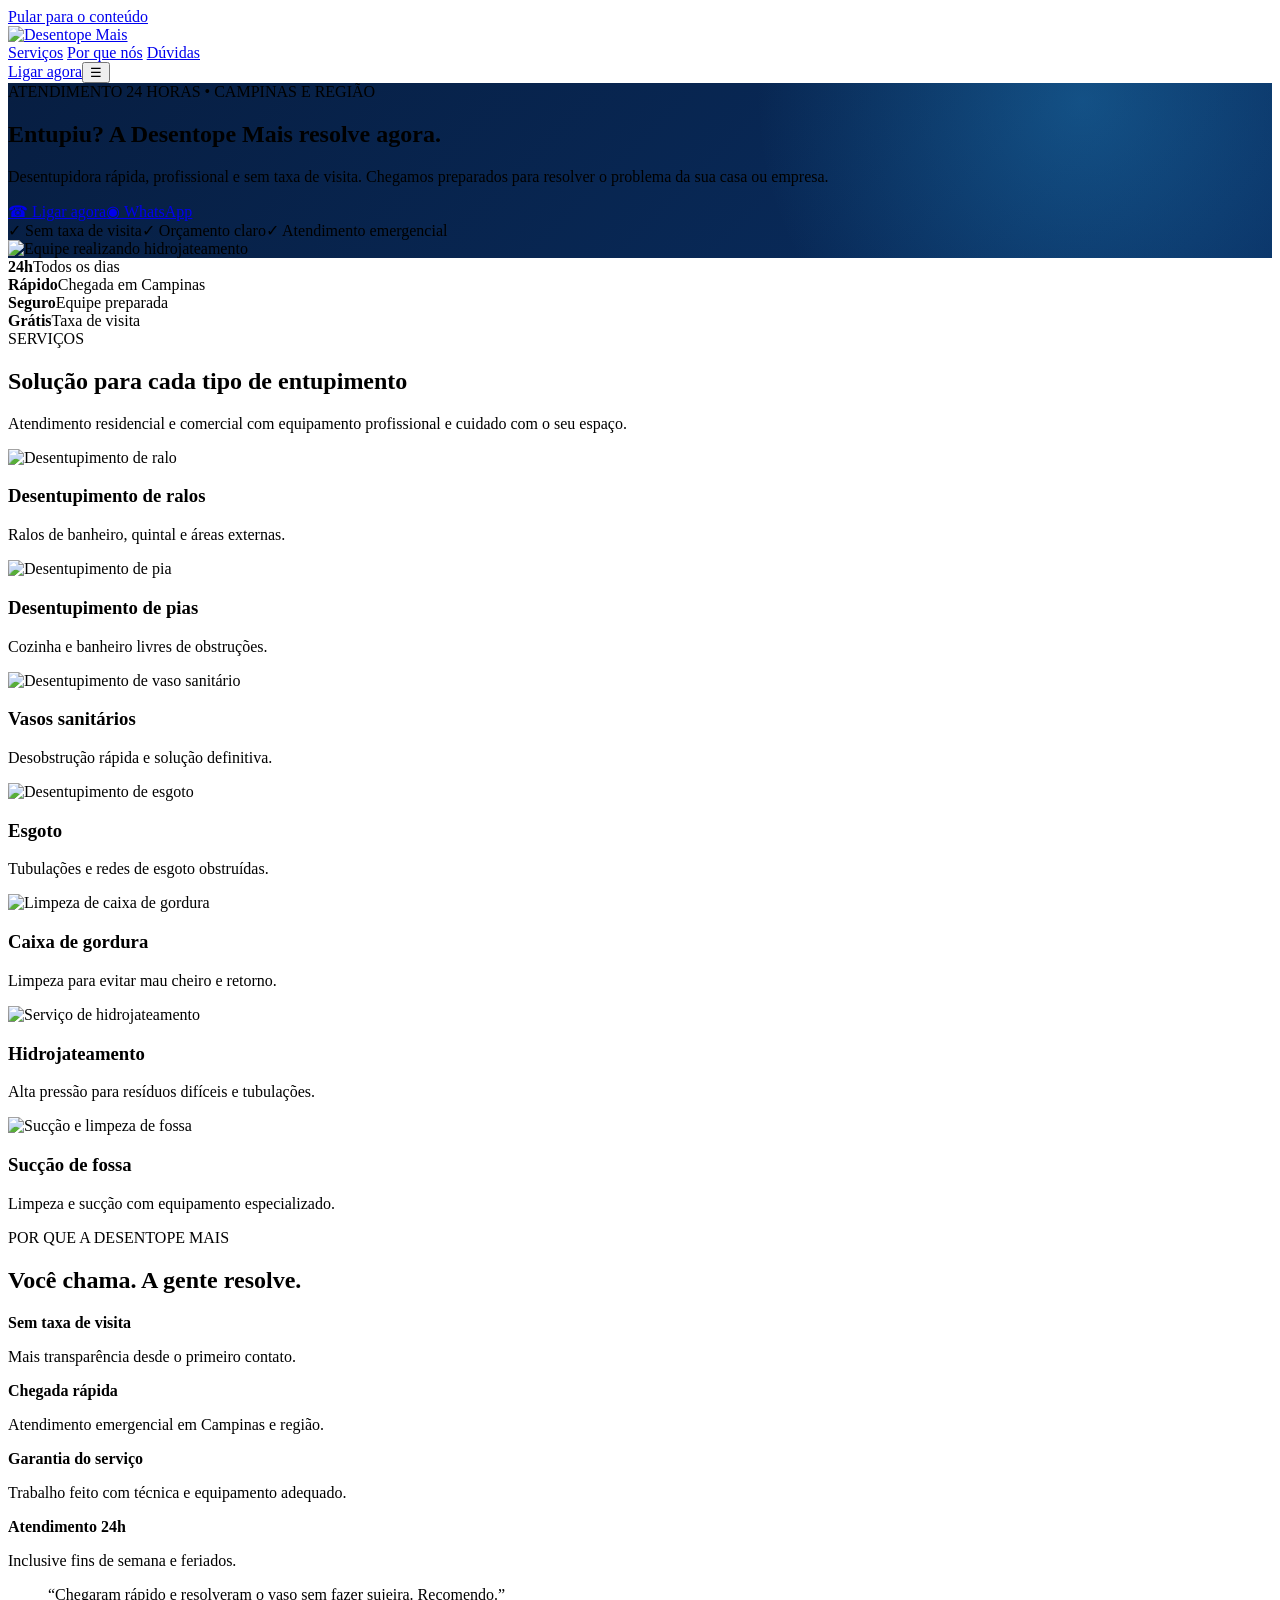
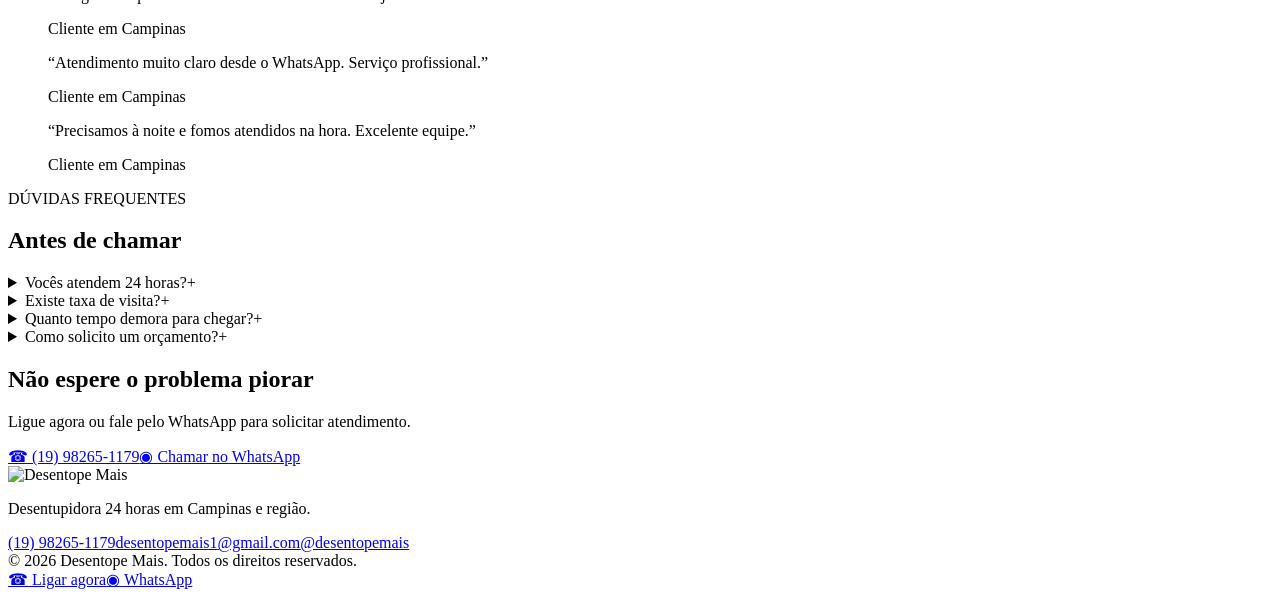
==== index.html @ 8eb1dbba "Otimiza landing page para SEO local" ====
<!DOCTYPE html>
<html lang="pt-BR">
<head>
  <meta charset="UTF-8">
  <meta name="viewport" content="width=device-width, initial-scale=1.0">
  <title>Desentupidora em Campinas 24h | Desentope Mais</title>
  <meta name="description" content="Desentupidora em Campinas e região 24 horas. Desentupimento de pia, vaso, ralo, esgoto, hidrojateamento e caixa de gordura. Ligue ou peça orçamento no WhatsApp.">
  <meta name="robots" content="index, follow">
  <meta name="author" content="Desentope Mais">
  <meta name="theme-color" content="#071e42">
  <meta name="format-detection" content="telephone=yes">
  <meta property="og:type" content="website">
  <meta property="og:locale" content="pt_BR">
  <meta property="og:title" content="Desentope Mais | Desentupidora 24h em Campinas">
  <meta property="og:description" content="Atendimento emergencial para desentupimentos em Campinas e região. Ligue ou fale pelo WhatsApp.">
  <meta property="og:image" content="imagens/logo.jpg">
  <meta property="og:url" content="https://desentopemaiscampinas.com.br/">
  <meta property="og:site_name" content="Desentope Mais">
  <meta property="og:image:alt" content="Logo da Desentope Mais, desentupidora em Campinas">
  <link rel="canonical" href="https://desentopemaiscampinas.com.br/">
  <link rel="icon" type="image/jpg" href="imagens/logo.jpg">
  <link rel="preconnect" href="https://cdn.tailwindcss.com">
  <script src="https://cdn.tailwindcss.com"></script>
  <script>
    tailwind.config = { theme: { extend: { colors: { ink: '#071e42', blue: '#0e79dd', lime: '#25d366', mist: '#f2f7fa' }, boxShadow: { soft: '0 18px 50px rgba(7,30,66,.10)' } } } };
  </script>
  <style>
    html { scroll-behavior: smooth; }
    body { padding-bottom: 72px; }
    .hero-pattern { background: radial-gradient(circle at 85% 10%, rgba(48,181,248,.28), transparent 30%), linear-gradient(135deg, #071e42 0%, #092e61 100%); }
    .service-card img { transition: transform .35s ease; }
    .service-card:hover img { transform: scale(1.04); }
    .faq-answer { display: grid; grid-template-rows: 0fr; transition: grid-template-rows .25s ease; }
    .faq-item[open] .faq-answer { grid-template-rows: 1fr; }
    .faq-answer > div { overflow: hidden; }
    .faq-item[open] .faq-icon { transform: rotate(45deg); }
    .faq-icon { transition: transform .2s ease; }
    @media (min-width: 768px) { body { padding-bottom: 0; } }
  </style>
  <script type="application/ld+json">
  {
    "@context": "https://schema.org",
    "@graph": [
      {
        "@type": ["LocalBusiness", "Plumber"],
        "@id": "https://desentopemaiscampinas.com.br/#business",
        "name": "Desentope Mais",
        "url": "https://desentopemaiscampinas.com.br/",
        "image": "https://desentopemaiscampinas.com.br/imagens/logo.jpg",
        "telephone": "+5519982651179",
        "email": "desentopemais1@gmail.com",
        "priceRange": "$$",
        "description": "Desentupidora 24 horas em Campinas e região para serviços residenciais e comerciais.",
        "address": { "@type": "PostalAddress", "addressLocality": "Campinas", "addressRegion": "SP", "addressCountry": "BR" },
        "areaServed": { "@type": "City", "name": "Campinas", "containedInPlace": { "@type": "State", "name": "São Paulo" } },
        "openingHoursSpecification": { "@type": "OpeningHoursSpecification", "dayOfWeek": ["Monday", "Tuesday", "Wednesday", "Thursday", "Friday", "Saturday", "Sunday"], "opens": "00:00", "closes": "23:59" },
        "sameAs": ["https://www.instagram.com/desentopemais/"],
        "hasOfferCatalog": { "@type": "OfferCatalog", "name": "Serviços de desentupimento", "itemListElement": [
          "Desentupimento de ralos", "Desentupimento de pias", "Desentupimento de vasos sanitários", "Desentupimento de esgoto", "Hidrojateamento", "Limpeza de caixa de gordura", "Sucção de fossa"
        ] }
      },
      { "@type": "WebSite", "@id": "https://desentopemaiscampinas.com.br/#website", "url": "https://desentopemaiscampinas.com.br/", "name": "Desentope Mais", "inLanguage": "pt-BR", "publisher": { "@id": "https://desentopemaiscampinas.com.br/#business" } },
      {
        "@type": "FAQPage",
        "mainEntity": [
          { "@type": "Question", "name": "Vocês atendem 24 horas?", "acceptedAnswer": { "@type": "Answer", "text": "Sim. Atendemos Campinas e região todos os dias, inclusive à noite, fins de semana e feriados." } },
          { "@type": "Question", "name": "Existe taxa de visita?", "acceptedAnswer": { "@type": "Answer", "text": "Não cobramos taxa de visita. Fale conosco para explicar o problema e receber as orientações." } },
          { "@type": "Question", "name": "Quanto tempo demora para chegar?", "acceptedAnswer": { "@type": "Answer", "text": "O tempo depende do endereço e da demanda, mas priorizamos chamados emergenciais em Campinas." } },
          { "@type": "Question", "name": "Como solicito um orçamento?", "acceptedAnswer": { "@type": "Answer", "text": "Clique no WhatsApp ou ligue para (19) 98265-1179. Nossa equipe orienta você rapidamente." } }
        ]
      }
    ]
  }
  </script>
</head>
<body class="bg-white text-slate-800 antialiased">
  <a href="#conteudo" class="sr-only focus:not-sr-only focus:fixed focus:left-3 focus:top-3 focus:z-50 focus:bg-white focus:p-3 focus:text-ink">Pular para o conteúdo</a>
  <header class="sticky top-0 z-40 border-b border-slate-200 bg-white/95 backdrop-blur">
    <div class="mx-auto flex h-[68px] max-w-6xl items-center justify-between px-4 sm:px-6">
      <a href="#topo" aria-label="Desentope Mais - início"><img src="imagens/logo.jpg" alt="Desentope Mais" class="h-11 w-auto"></a>
      <nav id="menu" class="absolute left-0 right-0 top-[68px] hidden border-b border-slate-200 bg-white px-5 py-4 shadow-lg md:static md:flex md:items-center md:gap-7 md:border-0 md:p-0 md:shadow-none" aria-label="Navegação principal">
        <a href="#servicos" class="block py-2 font-semibold text-ink hover:text-blue">Serviços</a>
        <a href="#diferenciais" class="block py-2 font-semibold text-ink hover:text-blue">Por que nós</a>
        <a href="#faq" class="block py-2 font-semibold text-ink hover:text-blue">Dúvidas</a>
      </nav>
      <div class="flex items-center gap-2"><a href="tel:+5519982651179" class="hidden rounded-lg bg-ink px-4 py-2.5 text-sm font-bold text-white sm:inline-flex">Ligar agora</a><button id="menu-toggle" type="button" class="rounded-lg border border-slate-200 p-2 md:hidden" aria-expanded="false" aria-controls="menu" aria-label="Abrir menu">☰</button></div>
    </div>
  </header>
  <main id="conteudo">
    <section id="topo" class="hero-pattern text-white"><div class="mx-auto grid max-w-6xl items-center gap-10 px-4 py-14 sm:px-6 md:grid-cols-[1.05fr_.95fr] md:py-20"><div><span class="inline-flex rounded-full bg-white/10 px-3 py-1.5 text-xs font-extrabold tracking-wide text-sky-200">ATENDIMENTO 24 HORAS • CAMPINAS E REGIÃO</span><h1 class="mt-5 max-w-2xl text-4xl font-black leading-[1.05] tracking-tight sm:text-6xl">Entupiu? A Desentope Mais resolve <span class="text-sky-300">agora.</span></h1><p class="mt-5 max-w-xl text-lg leading-relaxed text-slate-200">Desentupidora rápida, profissional e sem taxa de visita. Chegamos preparados para resolver o problema da sua casa ou empresa.</p><div class="mt-8 grid gap-3 sm:flex"><a href="tel:+5519982651179" class="inline-flex min-h-14 items-center justify-center rounded-lg bg-white px-6 text-base font-extrabold text-ink shadow-lg transition hover:bg-slate-100">☎ Ligar agora</a><a href="https://wa.me/5519982651179?text=Olá!%20Gostaria%20de%20solicitar%20um%20orçamento." class="inline-flex min-h-14 items-center justify-center rounded-lg bg-lime px-6 text-base font-extrabold text-white shadow-lg transition hover:bg-green-500">◉ WhatsApp</a></div><div class="mt-6 flex flex-wrap gap-x-5 gap-y-2 text-sm font-semibold text-slate-200"><span>✓ Sem taxa de visita</span><span>✓ Orçamento claro</span><span>✓ Atendimento emergencial</span></div></div><div class="hidden md:block"><img src="imagens/desentupimento_4.jpeg" alt="Equipe realizando hidrojateamento" class="h-[390px] w-full rounded-2xl object-cover shadow-2xl" fetchpriority="high"></div></div></section>
    <section class="border-b border-slate-200 bg-mist"><div class="mx-auto grid max-w-6xl grid-cols-2 gap-4 px-4 py-6 text-center sm:grid-cols-4 sm:px-6"><div><strong class="block text-xl text-ink">24h</strong><span class="text-sm text-slate-600">Todos os dias</span></div><div><strong class="block text-xl text-ink">Rápido</strong><span class="text-sm text-slate-600">Chegada em Campinas</span></div><div><strong class="block text-xl text-ink">Seguro</strong><span class="text-sm text-slate-600">Equipe preparada</span></div><div><strong class="block text-xl text-ink">Grátis</strong><span class="text-sm text-slate-600">Taxa de visita</span></div></div></section>
    <section id="servicos" class="mx-auto max-w-6xl px-4 py-16 sm:px-6 md:py-20"><div class="max-w-2xl"><span class="text-sm font-black tracking-widest text-blue">SERVIÇOS</span><h2 class="mt-2 text-3xl font-black tracking-tight text-ink sm:text-4xl">Solução para cada tipo de entupimento</h2><p class="mt-3 text-slate-600">Atendimento residencial e comercial com equipamento profissional e cuidado com o seu espaço.</p></div><div class="mt-9 grid gap-5 sm:grid-cols-2 lg:grid-cols-3">
      <article class="service-card overflow-hidden rounded-xl border border-slate-200 bg-white shadow-soft"><img src="imagens/desentupimento_7.jpeg" alt="Desentupimento de ralo" class="h-44 w-full object-cover" loading="lazy"><div class="p-5"><h3 class="text-lg font-bold text-ink">Desentupimento de ralos</h3><p class="mt-2 text-sm text-slate-600">Ralos de banheiro, quintal e áreas externas.</p></div></article>
      <article class="service-card overflow-hidden rounded-xl border border-slate-200 bg-white shadow-soft"><img src="imagens/desentupimento_2.jpeg" alt="Desentupimento de pia" class="h-44 w-full object-cover" loading="lazy"><div class="p-5"><h3 class="text-lg font-bold text-ink">Desentupimento de pias</h3><p class="mt-2 text-sm text-slate-600">Cozinha e banheiro livres de obstruções.</p></div></article>
      <article class="service-card overflow-hidden rounded-xl border border-slate-200 bg-white shadow-soft"><img src="imagens/desentupimento_1.jpeg" alt="Desentupimento de vaso sanitário" class="h-44 w-full object-cover" loading="lazy"><div class="p-5"><h3 class="text-lg font-bold text-ink">Vasos sanitários</h3><p class="mt-2 text-sm text-slate-600">Desobstrução rápida e solução definitiva.</p></div></article>
      <article class="service-card overflow-hidden rounded-xl border border-slate-200 bg-white shadow-soft"><img src="imagens/desentupimento_5.jpeg" alt="Desentupimento de esgoto" class="h-44 w-full object-cover" loading="lazy"><div class="p-5"><h3 class="text-lg font-bold text-ink">Esgoto</h3><p class="mt-2 text-sm text-slate-600">Tubulações e redes de esgoto obstruídas.</p></div></article>
      <article class="service-card overflow-hidden rounded-xl border border-slate-200 bg-white shadow-soft"><img src="imagens/desentupimento_6.jpeg" alt="Limpeza de caixa de gordura" class="h-44 w-full object-cover" loading="lazy"><div class="p-5"><h3 class="text-lg font-bold text-ink">Caixa de gordura</h3><p class="mt-2 text-sm text-slate-600">Limpeza para evitar mau cheiro e retorno.</p></div></article>
      <article class="service-card overflow-hidden rounded-xl border border-slate-200 bg-white shadow-soft"><img src="imagens/desentupimento_4.jpeg" alt="Serviço de hidrojateamento" class="h-44 w-full object-cover" loading="lazy"><div class="p-5"><h3 class="text-lg font-bold text-ink">Hidrojateamento</h3><p class="mt-2 text-sm text-slate-600">Alta pressão para resíduos difíceis e tubulações.</p></div></article>
      <article class="service-card overflow-hidden rounded-xl border border-slate-200 bg-white shadow-soft"><img src="imagens/desentupimento_3.jpeg" alt="Sucção e limpeza de fossa" class="h-44 w-full object-cover" loading="lazy"><div class="p-5"><h3 class="text-lg font-bold text-ink">Sucção de fossa</h3><p class="mt-2 text-sm text-slate-600">Limpeza e sucção com equipamento especializado.</p></div></article>
    </div></section>
    <section id="diferenciais" class="bg-ink text-white"><div class="mx-auto max-w-6xl px-4 py-16 sm:px-6 md:py-20"><div class="max-w-2xl"><span class="text-sm font-black tracking-widest text-sky-300">POR QUE A DESENTOPE MAIS</span><h2 class="mt-2 text-3xl font-black sm:text-4xl">Você chama. A gente resolve.</h2></div><div class="mt-9 grid gap-4 sm:grid-cols-2 lg:grid-cols-4"><div class="rounded-xl border border-white/10 bg-white/5 p-5"><b class="text-lg">Sem taxa de visita</b><p class="mt-2 text-sm text-slate-300">Mais transparência desde o primeiro contato.</p></div><div class="rounded-xl border border-white/10 bg-white/5 p-5"><b class="text-lg">Chegada rápida</b><p class="mt-2 text-sm text-slate-300">Atendimento emergencial em Campinas e região.</p></div><div class="rounded-xl border border-white/10 bg-white/5 p-5"><b class="text-lg">Garantia do serviço</b><p class="mt-2 text-sm text-slate-300">Trabalho feito com técnica e equipamento adequado.</p></div><div class="rounded-xl border border-white/10 bg-white/5 p-5"><b class="text-lg">Atendimento 24h</b><p class="mt-2 text-sm text-slate-300">Inclusive fins de semana e feriados.</p></div></div></div></section>
    <section class="mx-auto max-w-6xl px-4 py-16 sm:px-6 md:py-20"><div class="grid gap-5 md:grid-cols-3"><blockquote class="rounded-xl bg-mist p-6"><p class="font-semibold text-ink">“Chegaram rápido e resolveram o vaso sem fazer sujeira. Recomendo.”</p><footer class="mt-4 text-sm text-slate-500">Cliente em Campinas</footer></blockquote><blockquote class="rounded-xl bg-mist p-6"><p class="font-semibold text-ink">“Atendimento muito claro desde o WhatsApp. Serviço profissional.”</p><footer class="mt-4 text-sm text-slate-500">Cliente em Campinas</footer></blockquote><blockquote class="rounded-xl bg-mist p-6"><p class="font-semibold text-ink">“Precisamos à noite e fomos atendidos na hora. Excelente equipe.”</p><footer class="mt-4 text-sm text-slate-500">Cliente em Campinas</footer></blockquote></div></section>
    <section id="faq" class="bg-mist"><div class="mx-auto max-w-3xl px-4 py-16 sm:px-6 md:py-20"><span class="text-sm font-black tracking-widest text-blue">DÚVIDAS FREQUENTES</span><h2 class="mt-2 text-3xl font-black text-ink sm:text-4xl">Antes de chamar</h2><div class="mt-8 divide-y divide-slate-200 rounded-xl border border-slate-200 bg-white px-5"><details class="faq-item py-5"><summary class="flex cursor-pointer list-none items-center justify-between gap-5 font-bold text-ink">Vocês atendem 24 horas?<span class="faq-icon text-2xl font-normal text-blue">+</span></summary><div class="faq-answer"><div><p class="pt-3 text-sm leading-relaxed text-slate-600">Sim. Atendemos Campinas e região todos os dias, inclusive à noite, fins de semana e feriados.</p></div></div></details><details class="faq-item py-5"><summary class="flex cursor-pointer list-none items-center justify-between gap-5 font-bold text-ink">Existe taxa de visita?<span class="faq-icon text-2xl font-normal text-blue">+</span></summary><div class="faq-answer"><div><p class="pt-3 text-sm leading-relaxed text-slate-600">Não cobramos taxa de visita. Fale conosco para explicar o problema e receber as orientações.</p></div></div></details><details class="faq-item py-5"><summary class="flex cursor-pointer list-none items-center justify-between gap-5 font-bold text-ink">Quanto tempo demora para chegar?<span class="faq-icon text-2xl font-normal text-blue">+</span></summary><div class="faq-answer"><div><p class="pt-3 text-sm leading-relaxed text-slate-600">O tempo depende do endereço e da demanda, mas priorizamos chamados emergenciais em Campinas.</p></div></div></details><details class="faq-item py-5"><summary class="flex cursor-pointer list-none items-center justify-between gap-5 font-bold text-ink">Como solicito um orçamento?<span class="faq-icon text-2xl font-normal text-blue">+</span></summary><div class="faq-answer"><div><p class="pt-3 text-sm leading-relaxed text-slate-600">Clique no WhatsApp ou ligue para (19) 98265-1179. Nossa equipe orienta você rapidamente.</p></div></div></details></div></div></section>
    <section class="bg-blue text-center text-white"><div class="mx-auto max-w-3xl px-4 py-14 sm:px-6"><h2 class="text-3xl font-black sm:text-4xl">Não espere o problema piorar</h2><p class="mt-3 text-sky-100">Ligue agora ou fale pelo WhatsApp para solicitar atendimento.</p><div class="mt-7 flex flex-col justify-center gap-3 sm:flex-row"><a href="tel:+5519982651179" class="rounded-lg bg-white px-6 py-3.5 font-extrabold text-ink">☎ (19) 98265-1179</a><a href="https://wa.me/5519982651179?text=Olá!%20Preciso%20de%20um%20serviço%20de%20desentupimento." class="rounded-lg bg-lime px-6 py-3.5 font-extrabold text-white">◉ Chamar no WhatsApp</a></div></div></section>
  </main>
  <footer class="bg-slate-950 text-slate-300"><div class="mx-auto flex max-w-6xl flex-col gap-5 px-4 py-8 sm:px-6 md:flex-row md:items-center md:justify-between"><div><img src="imagens/logo.jpg" alt="Desentope Mais" class="h-10 w-auto rounded"><p class="mt-3 text-sm">Desentupidora 24 horas em Campinas e região.</p></div><div class="flex flex-col gap-2 text-sm md:text-right"><a href="tel:+5519982651179" class="hover:text-white">(19) 98265-1179</a><a href="mailto:desentopemais1@gmail.com" class="hover:text-white">desentopemais1@gmail.com</a><a href="https://www.instagram.com/desentopemais/" target="_blank" rel="noopener" class="hover:text-white">@desentopemais</a></div></div><div class="border-t border-white/10 px-4 py-4 text-center text-xs text-slate-500">© 2026 Desentope Mais. Todos os direitos reservados.</div></footer>
  <div class="fixed inset-x-0 bottom-0 z-50 flex gap-2 border-t border-slate-200 bg-white/95 p-2 shadow-[0_-8px_25px_rgba(7,30,66,.12)] backdrop-blur md:hidden"><a href="tel:+5519982651179" class="flex min-h-12 flex-1 items-center justify-center rounded-lg bg-ink text-sm font-extrabold text-white">☎ Ligar agora</a><a href="https://wa.me/5519982651179?text=Olá!%20Preciso%20de%20um%20orçamento." class="flex min-h-12 flex-1 items-center justify-center rounded-lg bg-lime text-sm font-extrabold text-white">◉ WhatsApp</a></div>
  <script>
    const menuToggle = document.querySelector('#menu-toggle');
    const menu = document.querySelector('#menu');
    menuToggle.addEventListener('click', () => { const open = menuToggle.getAttribute('aria-expanded') === 'true'; menuToggle.setAttribute('aria-expanded', String(!open)); menuToggle.setAttribute('aria-label', open ? 'Abrir menu' : 'Fechar menu'); menu.classList.toggle('hidden', open); });
    document.querySelectorAll('#menu a').forEach((link) => link.addEventListener('click', () => { menu.classList.add('hidden'); menuToggle.setAttribute('aria-expanded', 'false'); menuToggle.setAttribute('aria-label', 'Abrir menu'); }));
    document.querySelectorAll('.faq-item').forEach((item) => item.addEventListener('toggle', () => { if (item.open) document.querySelectorAll('.faq-item').forEach((other) => { if (other !== item) other.removeAttribute('open'); }); }));
  </script>
</body>
</html>
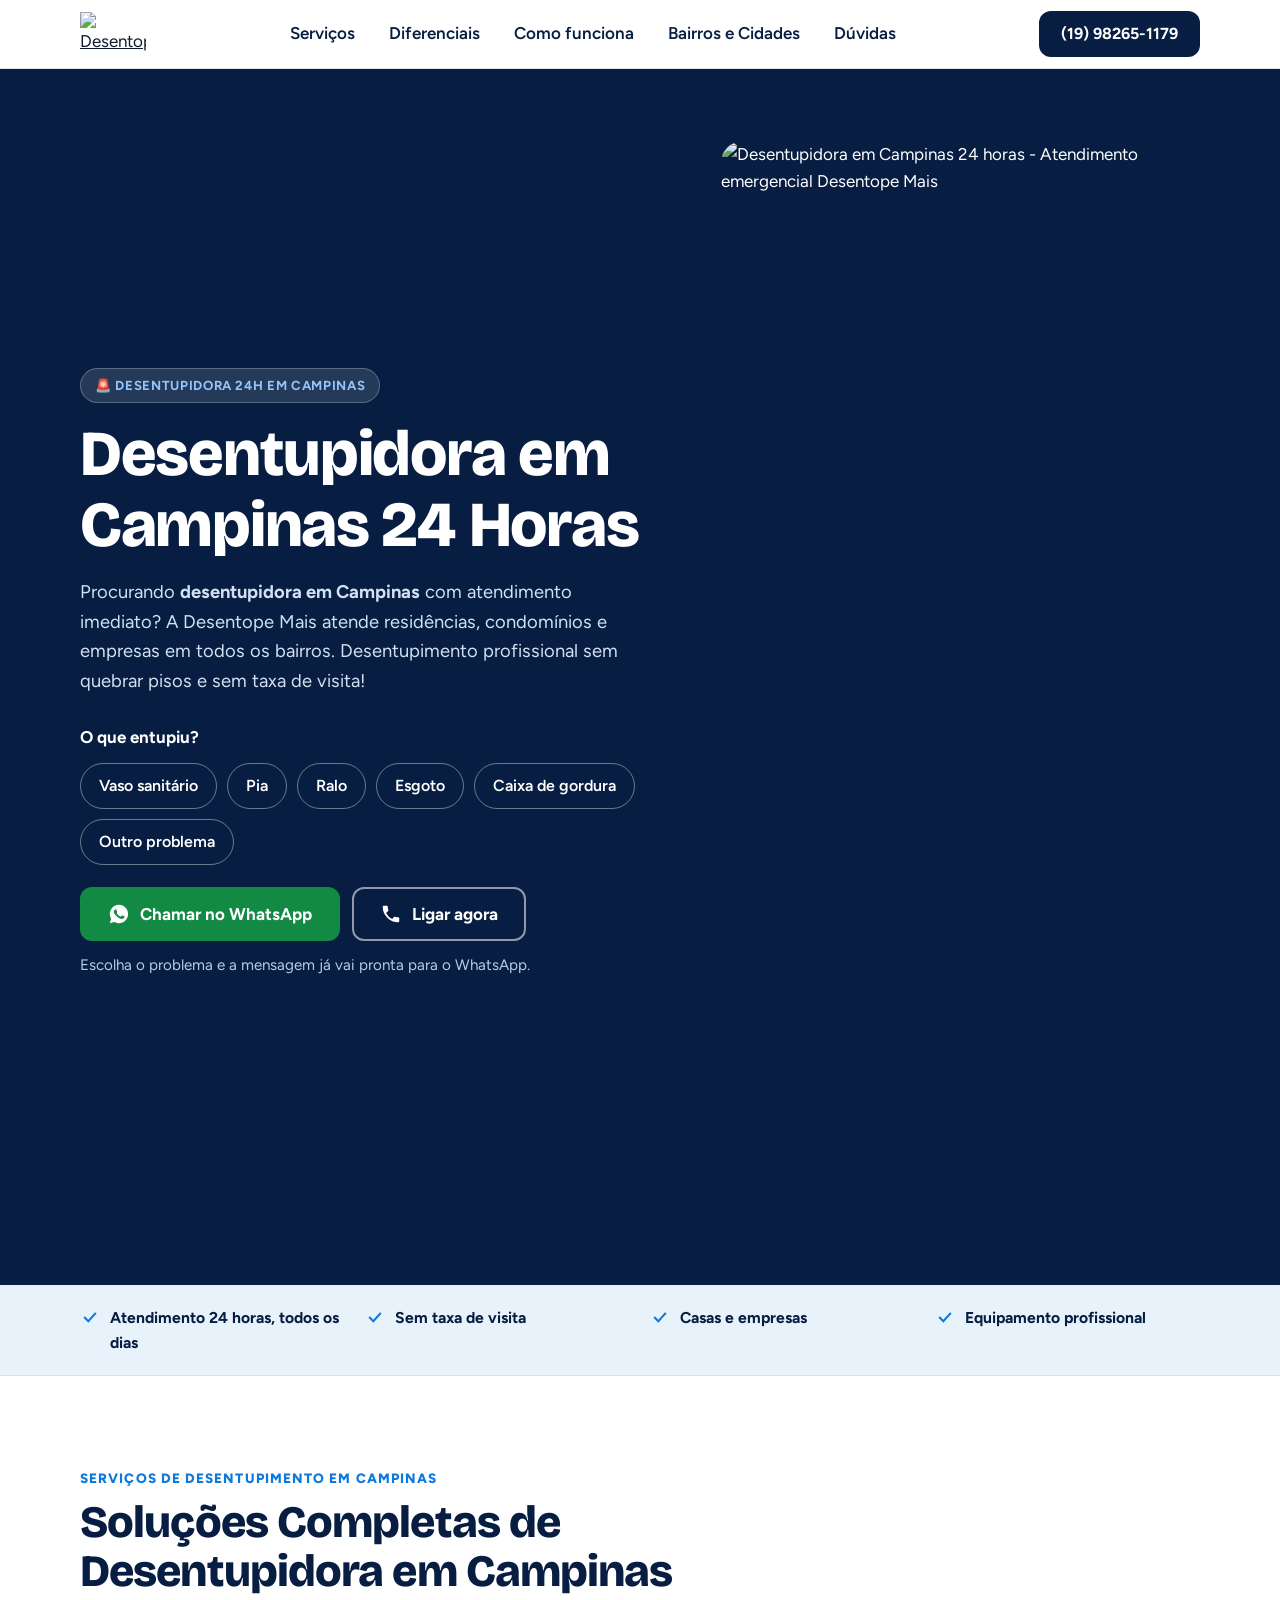
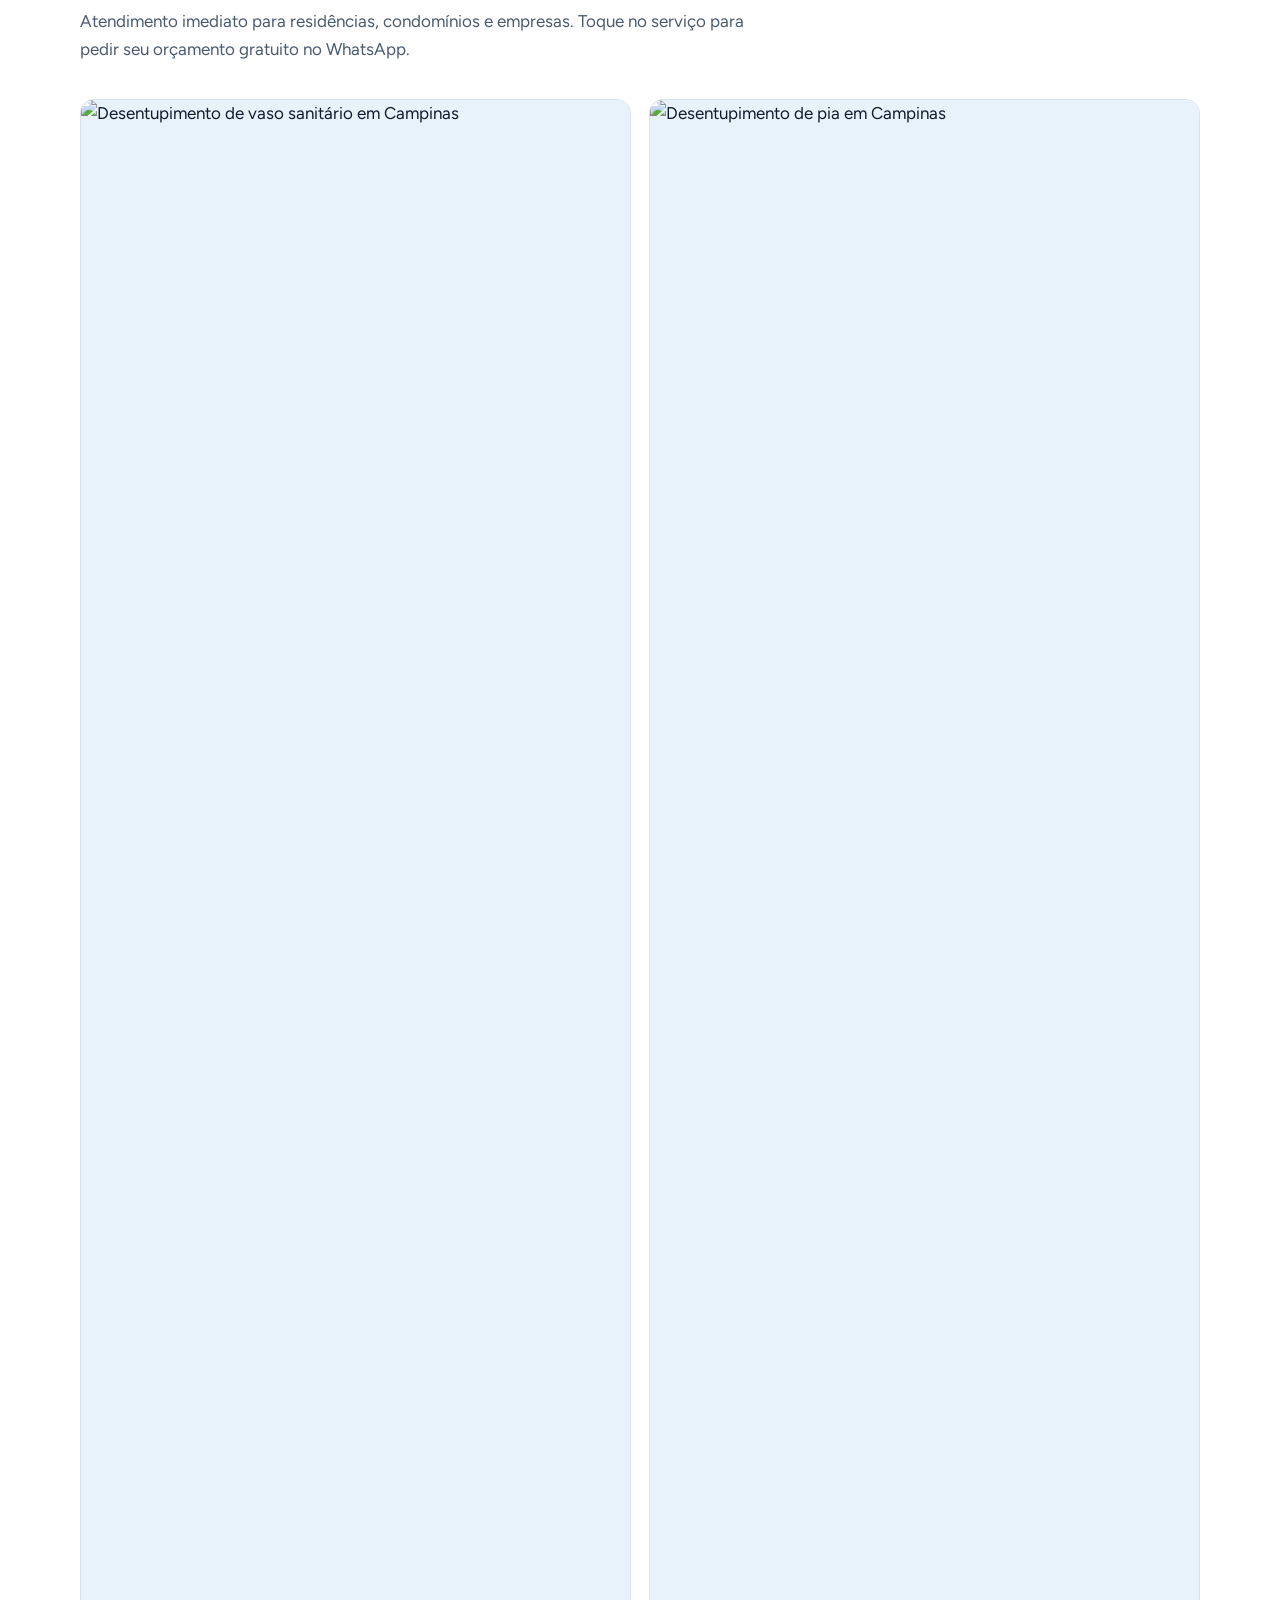
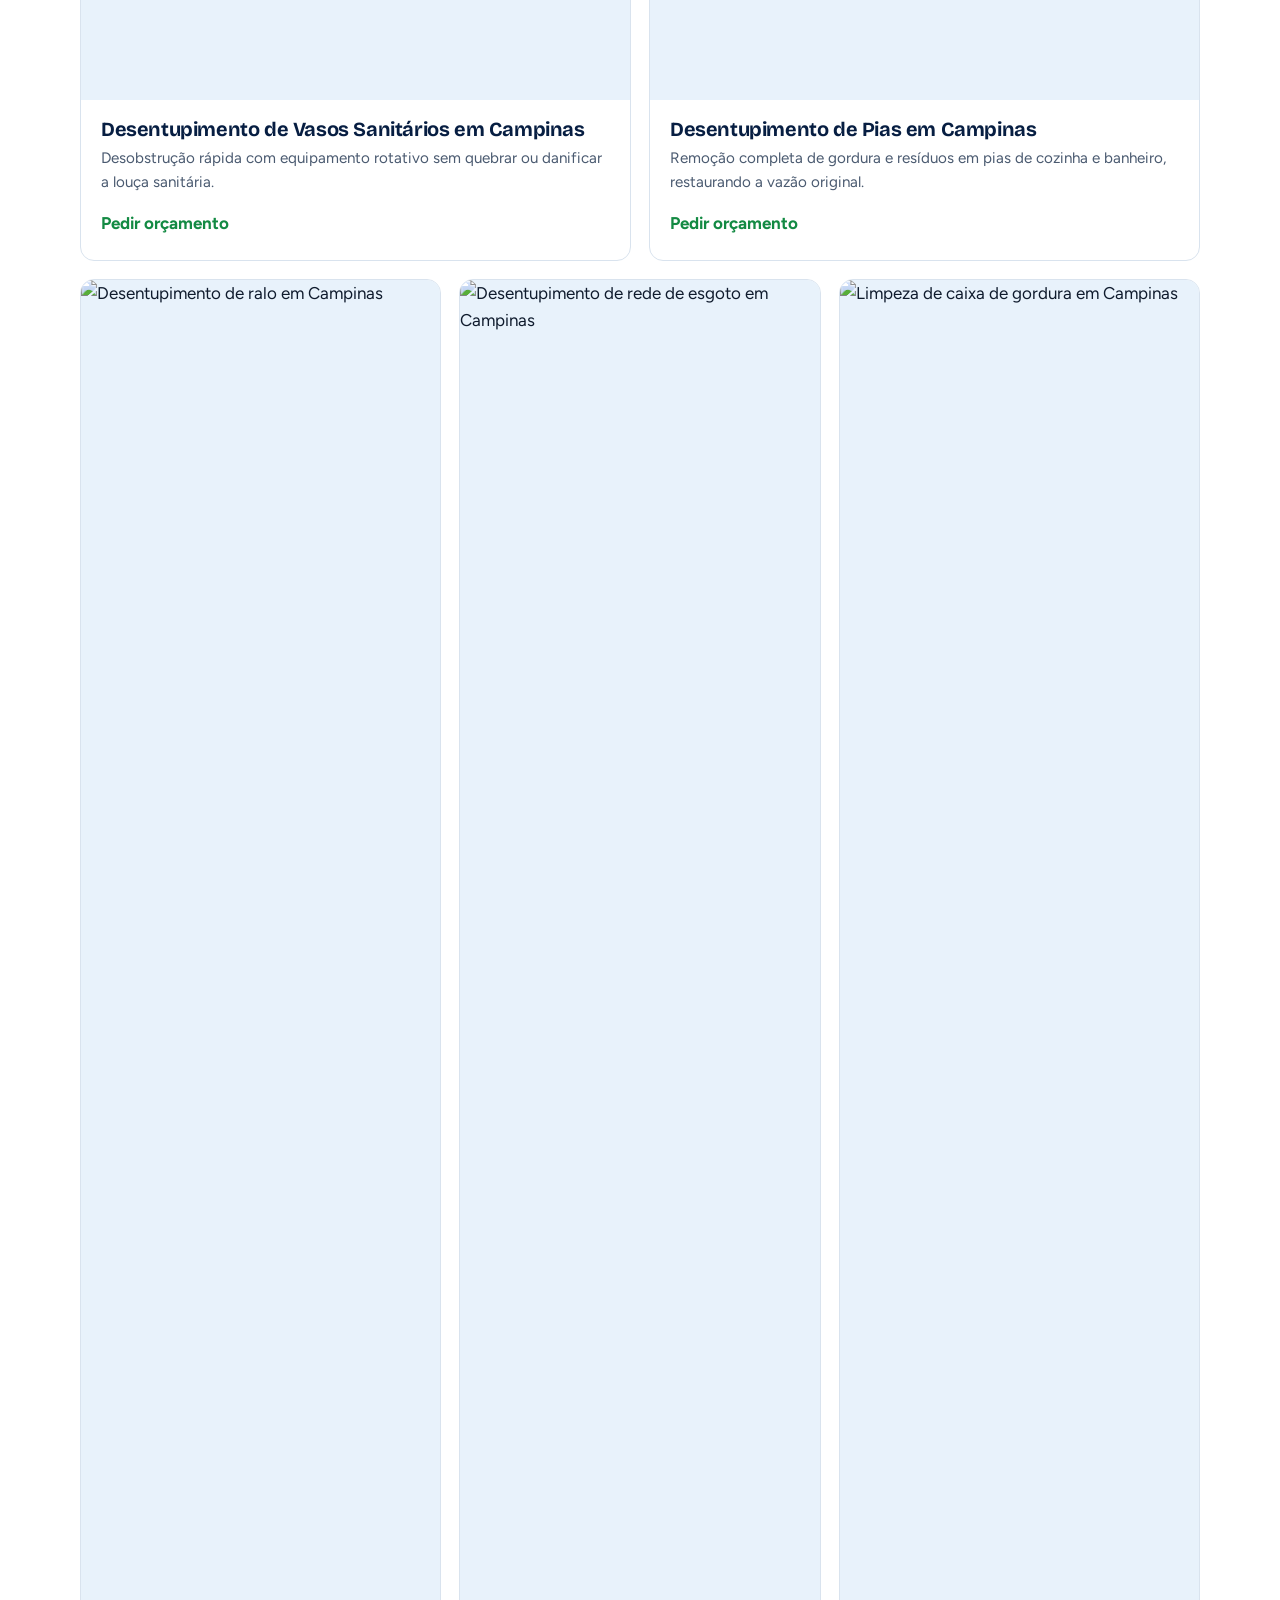
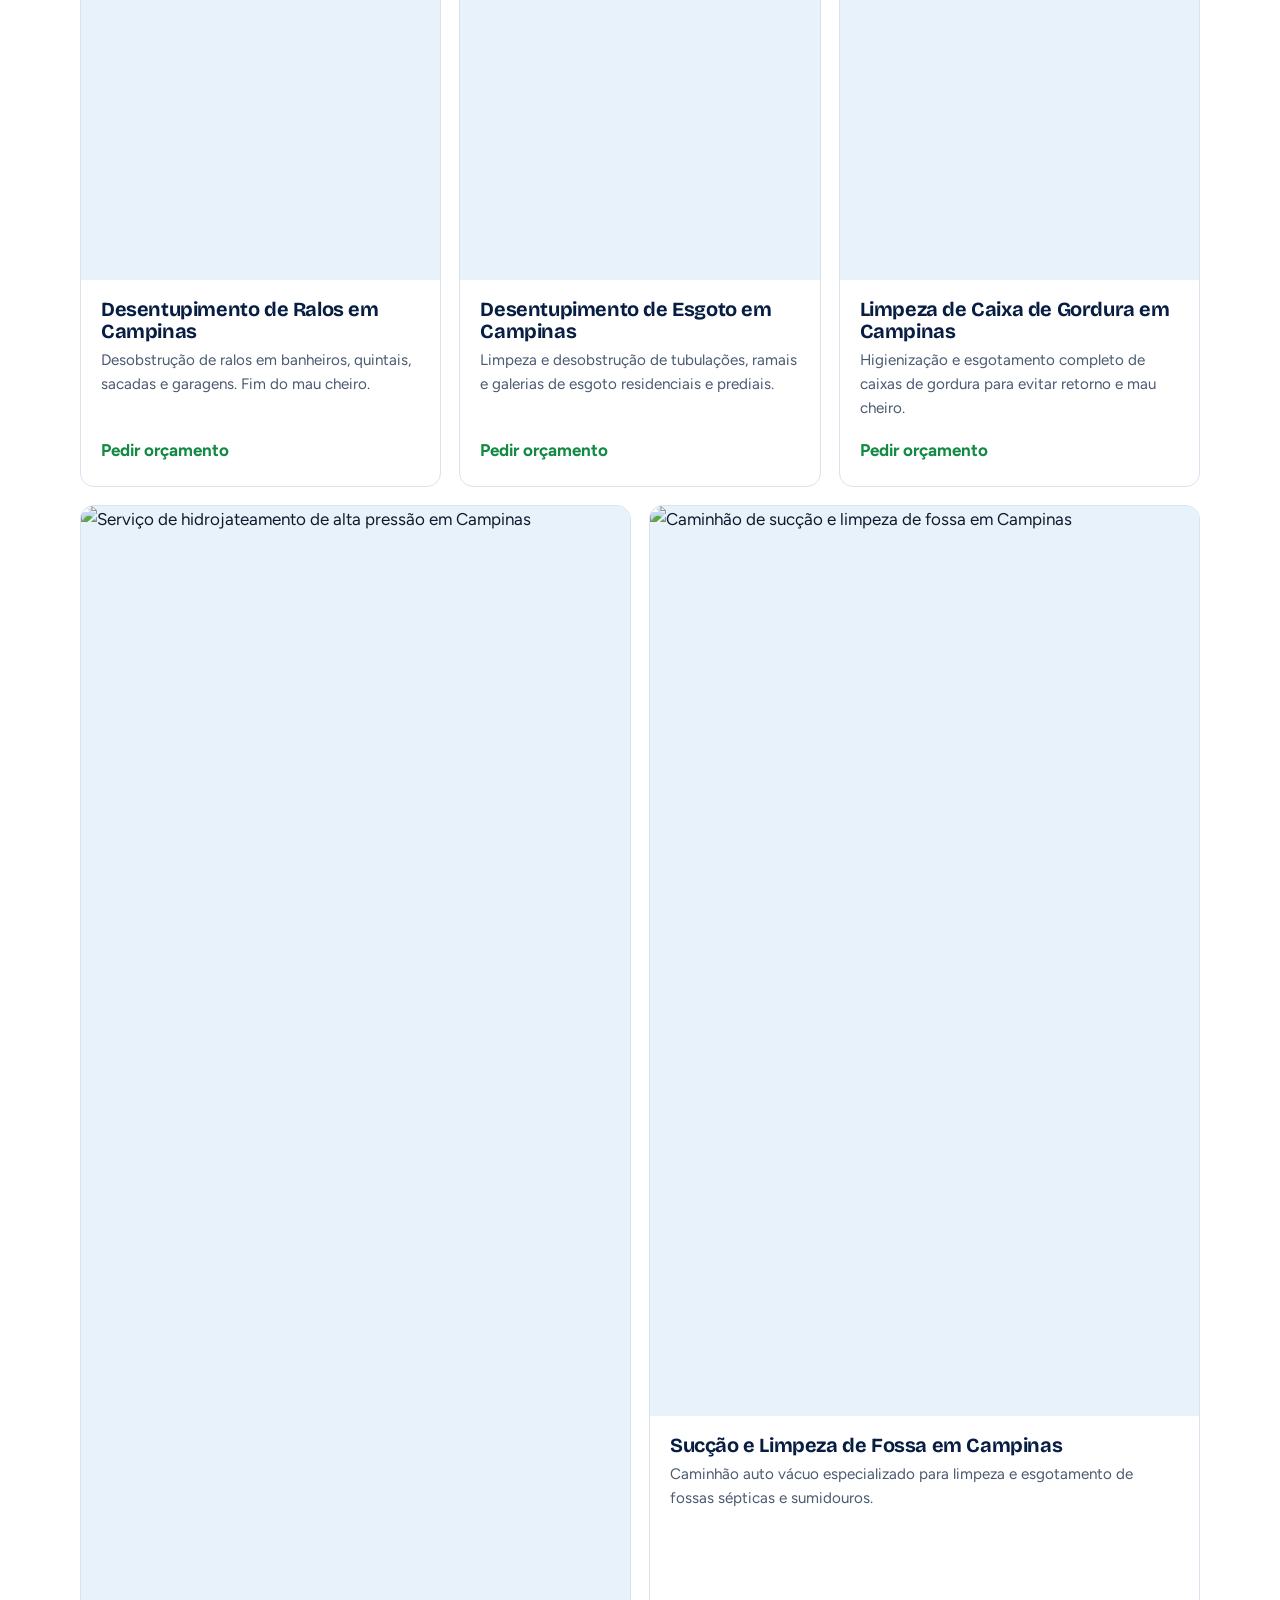
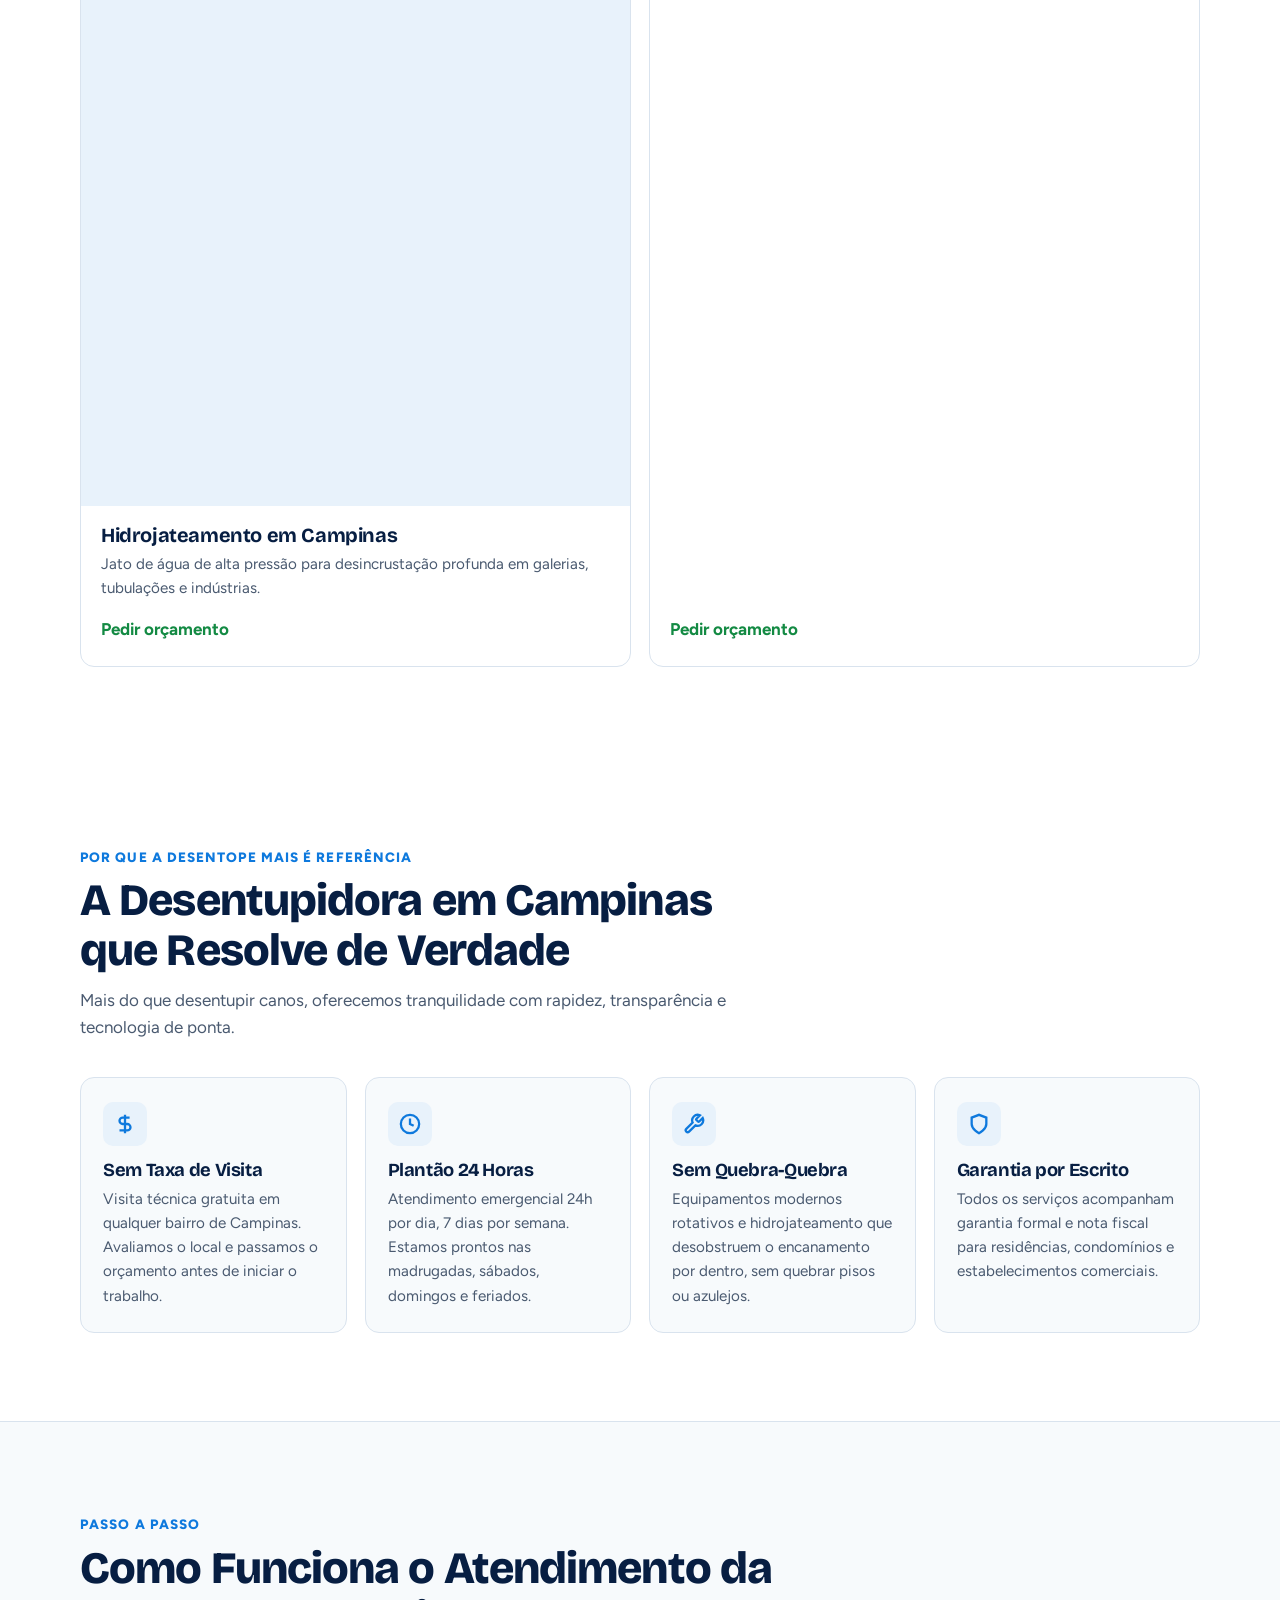
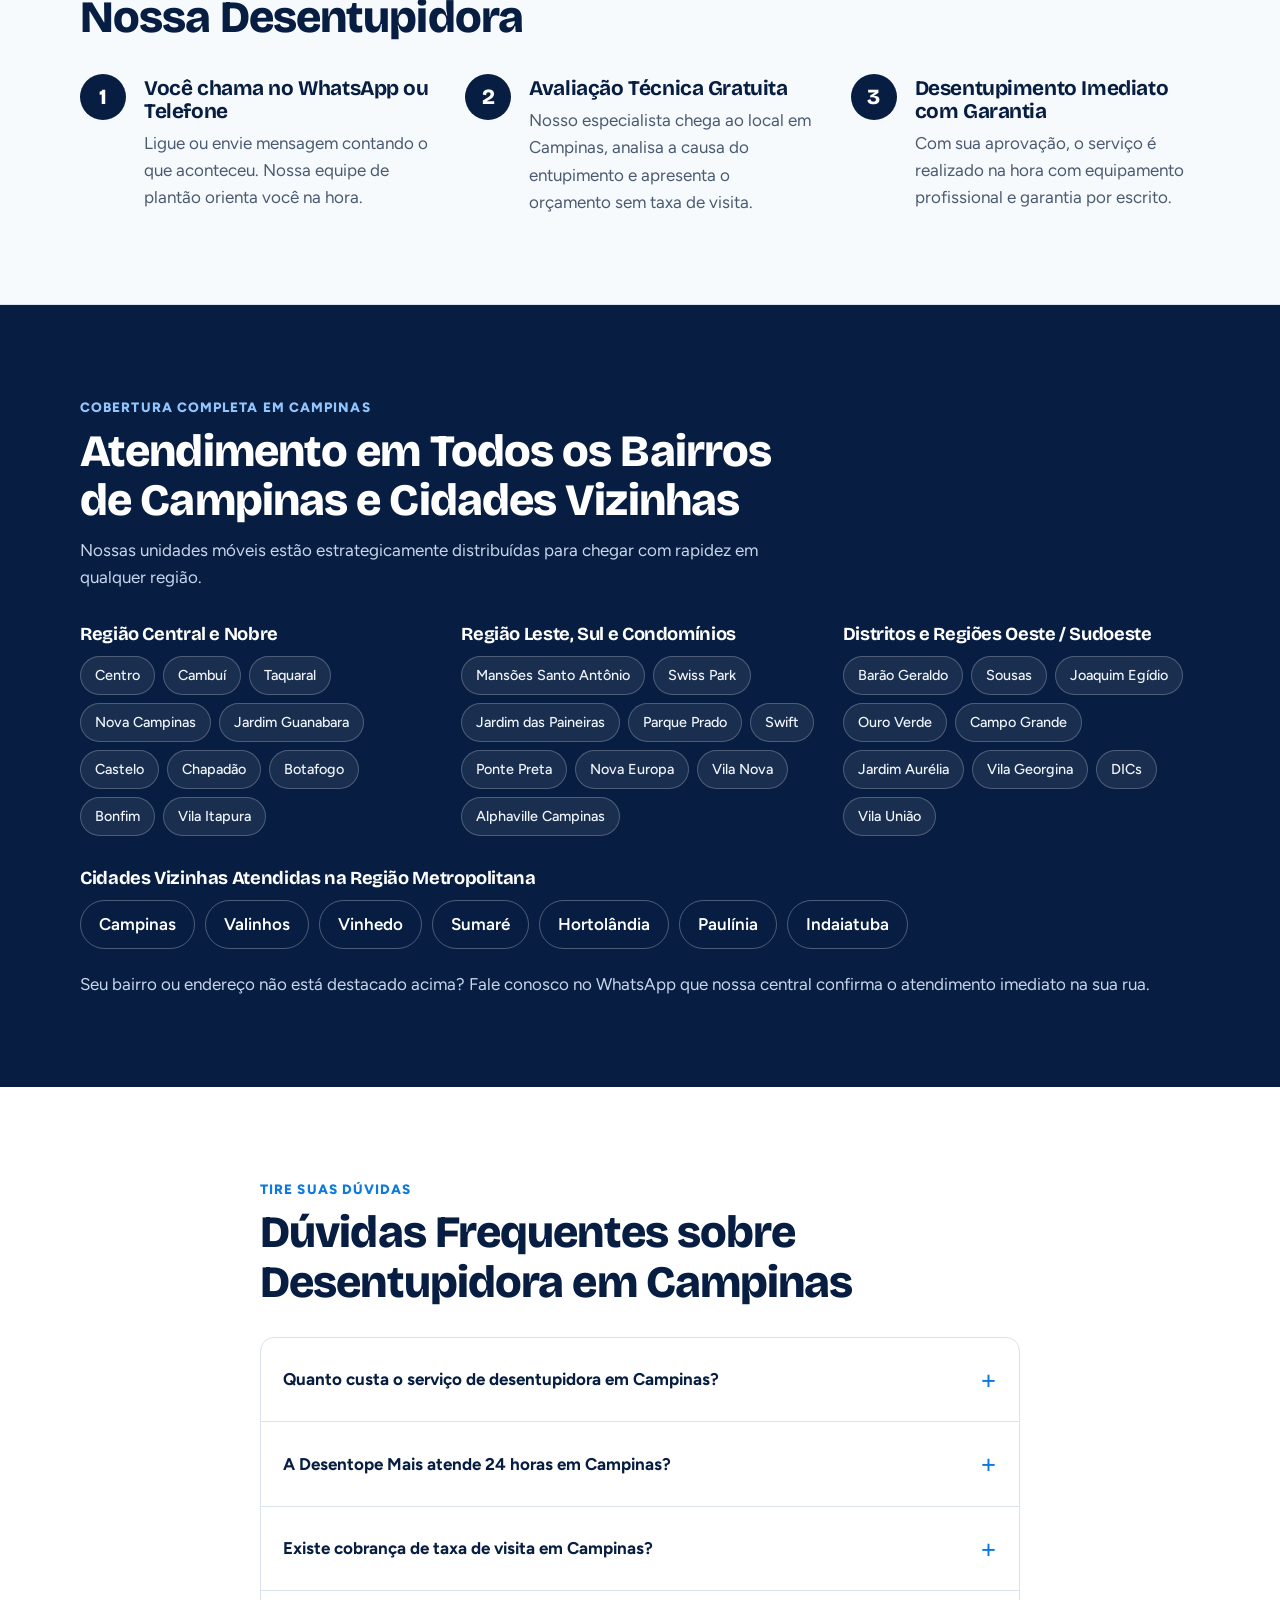
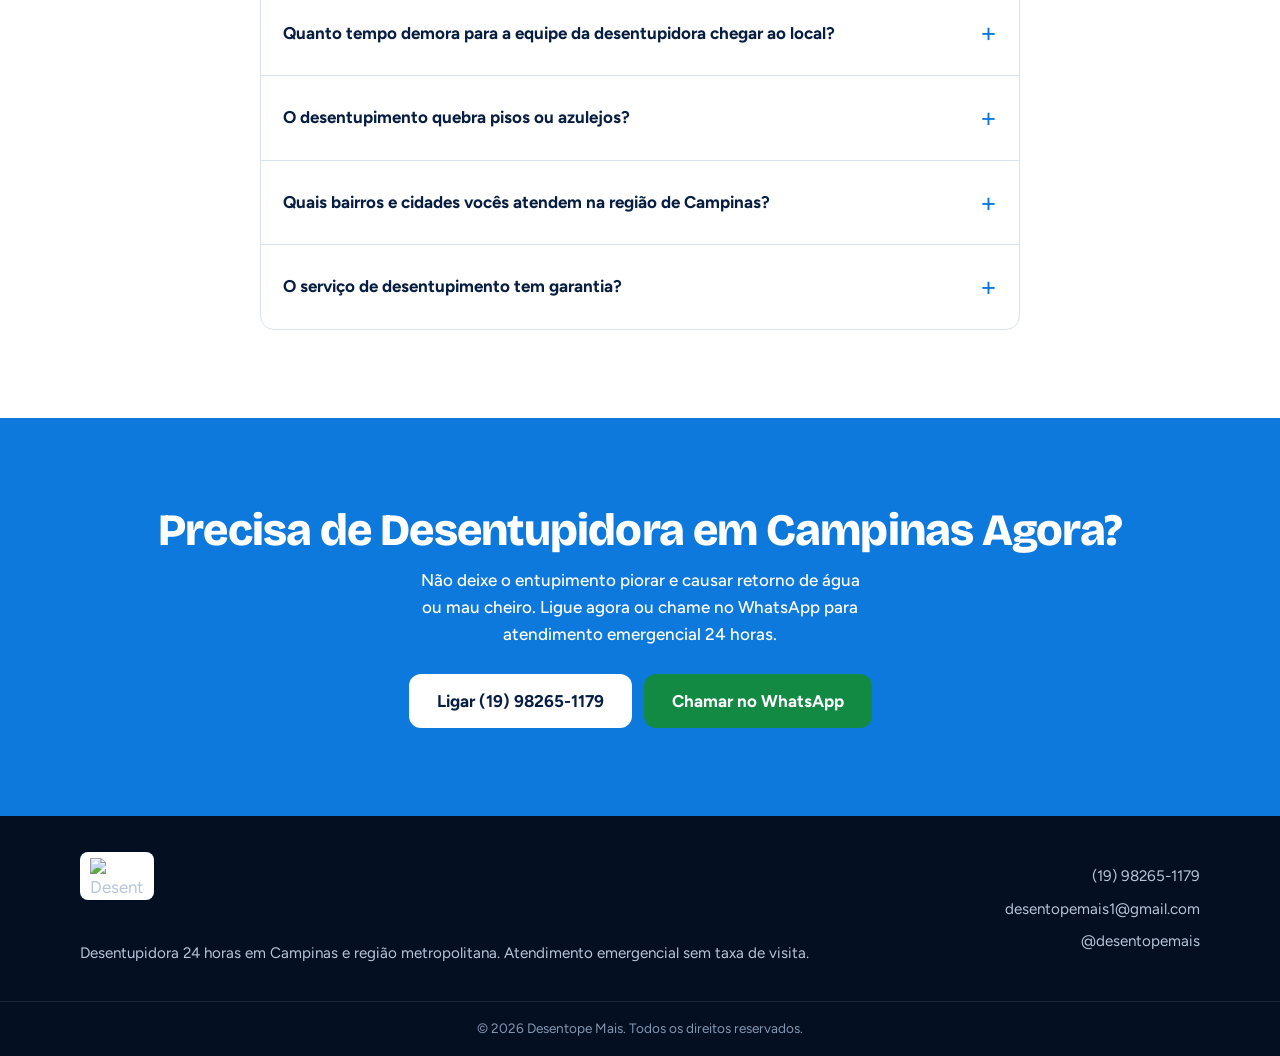
==== commit 2a0942a0: "Atualiza site com reformulacao visual, otimizacao de SEO local para Campinas e correcoes de performa" ====
--- a/index.html
+++ b/index.html
@@ -1,116 +1,533 @@
 <!DOCTYPE html>
 <html lang="pt-BR">
 <head>
-  <meta charset="UTF-8">
-  <meta name="viewport" content="width=device-width, initial-scale=1.0">
-  <title>Desentupidora em Campinas 24h | Desentope Mais</title>
-  <meta name="description" content="Desentupidora em Campinas e região 24 horas. Desentupimento de pia, vaso, ralo, esgoto, hidrojateamento e caixa de gordura. Ligue ou peça orçamento no WhatsApp.">
-  <meta name="robots" content="index, follow">
-  <meta name="author" content="Desentope Mais">
-  <meta name="theme-color" content="#071e42">
-  <meta name="format-detection" content="telephone=yes">
-  <meta property="og:type" content="website">
-  <meta property="og:locale" content="pt_BR">
-  <meta property="og:title" content="Desentope Mais | Desentupidora 24h em Campinas">
-  <meta property="og:description" content="Atendimento emergencial para desentupimentos em Campinas e região. Ligue ou fale pelo WhatsApp.">
-  <meta property="og:image" content="imagens/logo.jpg">
-  <meta property="og:url" content="https://desentopemaiscampinas.com.br/">
-  <meta property="og:site_name" content="Desentope Mais">
-  <meta property="og:image:alt" content="Logo da Desentope Mais, desentupidora em Campinas">
-  <link rel="canonical" href="https://desentopemaiscampinas.com.br/">
-  <link rel="icon" type="image/jpg" href="imagens/logo.jpg">
-  <link rel="preconnect" href="https://cdn.tailwindcss.com">
-  <script src="https://cdn.tailwindcss.com"></script>
-  <script>
-    tailwind.config = { theme: { extend: { colors: { ink: '#071e42', blue: '#0e79dd', lime: '#25d366', mist: '#f2f7fa' }, boxShadow: { soft: '0 18px 50px rgba(7,30,66,.10)' } } } };
-  </script>
-  <style>
-    html { scroll-behavior: smooth; }
-    body { padding-bottom: 72px; }
-    .hero-pattern { background: radial-gradient(circle at 85% 10%, rgba(48,181,248,.28), transparent 30%), linear-gradient(135deg, #071e42 0%, #092e61 100%); }
-    .service-card img { transition: transform .35s ease; }
-    .service-card:hover img { transform: scale(1.04); }
-    .faq-answer { display: grid; grid-template-rows: 0fr; transition: grid-template-rows .25s ease; }
-    .faq-item[open] .faq-answer { grid-template-rows: 1fr; }
-    .faq-answer > div { overflow: hidden; }
-    .faq-item[open] .faq-icon { transform: rotate(45deg); }
-    .faq-icon { transition: transform .2s ease; }
-    @media (min-width: 768px) { body { padding-bottom: 0; } }
-  </style>
-  <script type="application/ld+json">
-  {
-    "@context": "https://schema.org",
-    "@graph": [
-      {
-        "@type": ["LocalBusiness", "Plumber"],
-        "@id": "https://desentopemaiscampinas.com.br/#business",
-        "name": "Desentope Mais",
-        "url": "https://desentopemaiscampinas.com.br/",
-        "image": "https://desentopemaiscampinas.com.br/imagens/logo.jpg",
-        "telephone": "+5519982651179",
-        "email": "desentopemais1@gmail.com",
-        "priceRange": "$$",
-        "description": "Desentupidora 24 horas em Campinas e região para serviços residenciais e comerciais.",
-        "address": { "@type": "PostalAddress", "addressLocality": "Campinas", "addressRegion": "SP", "addressCountry": "BR" },
-        "areaServed": { "@type": "City", "name": "Campinas", "containedInPlace": { "@type": "State", "name": "São Paulo" } },
-        "openingHoursSpecification": { "@type": "OpeningHoursSpecification", "dayOfWeek": ["Monday", "Tuesday", "Wednesday", "Thursday", "Friday", "Saturday", "Sunday"], "opens": "00:00", "closes": "23:59" },
-        "sameAs": ["https://www.instagram.com/desentopemais/"],
-        "hasOfferCatalog": { "@type": "OfferCatalog", "name": "Serviços de desentupimento", "itemListElement": [
-          "Desentupimento de ralos", "Desentupimento de pias", "Desentupimento de vasos sanitários", "Desentupimento de esgoto", "Hidrojateamento", "Limpeza de caixa de gordura", "Sucção de fossa"
-        ] }
+<!-- Google tag (gtag.js) -->
+<script async src="https://www.googletagmanager.com/gtag/js?id=AW-18498129474"></script>
+<script>
+window.dataLayer = window.dataLayer || [];
+function gtag(){dataLayer.push(arguments);}
+gtag('js', new Date());
+gtag('config', 'AW-18498129474');
+</script>
+<meta charset="UTF-8">
+<meta name="viewport" content="width=device-width, initial-scale=1.0">
+<title>Desentupidora em Campinas 24 Horas | Desentope Mais | Sem Taxa de Visita</title>
+<meta name="description" content="Desentupidora em Campinas 24 horas. Atendimento emergencial em todos os bairros e região. Desentupimento de vaso, pia, ralo, esgoto, caixa de gordura e hidrojateamento. Sem taxa de visita e garantia por escrito. Chame no WhatsApp!">
+<meta name="keywords" content="desentupidora em campinas, desentupidora 24 horas campinas, desentupimento campinas, desentupidora campinas preço, desentupimento de esgoto campinas, desentupimento de pia campinas, desentupimento de vaso campinas, limpeza de caixa de gordura campinas, hidrojateamento campinas, desentupidora cambuí, desentupidora taquaral, desentupidora barão geraldo">
+<meta name="robots" content="index, follow">
+<meta name="author" content="Desentope Mais">
+<meta name="theme-color" content="#071e42">
+<meta name="format-detection" content="telephone=yes">
+
+<meta name="geo.region" content="BR-SP">
+<meta name="geo.placename" content="Campinas">
+<meta name="geo.position" content="-22.9099;-47.0626">
+<meta name="ICBM" content="-22.9099, -47.0626">
+
+<meta property="og:type" content="website">
+<meta property="og:locale" content="pt_BR">
+<meta property="og:title" content="Desentupidora em Campinas 24 Horas | Desentope Mais">
+<meta property="og:description" content="Atendimento emergencial 24h para desentupimentos em todos os bairros de Campinas e região. Sem taxa de visita. Ligue ou fale pelo WhatsApp.">
+<meta property="og:image" content="https://desentopemaiscampinas.com.br/imagens/logo.jpg">
+<meta property="og:image:alt" content="Desentope Mais - Desentupidora em Campinas 24 Horas">
+<meta property="og:url" content="https://desentopemaiscampinas.com.br/">
+<meta property="og:site_name" content="Desentope Mais">
+
+<meta name="twitter:card" content="summary_large_image">
+<meta name="twitter:title" content="Desentupidora em Campinas 24 Horas | Desentope Mais">
+<meta name="twitter:description" content="Atendimento emergencial 24h para desentupimentos em todos os bairros de Campinas e região. Sem taxa de visita. Ligue ou fale pelo WhatsApp.">
+<meta name="twitter:image" content="https://desentopemaiscampinas.com.br/imagens/logo.jpg">
+
+<link rel="canonical" href="https://desentopemaiscampinas.com.br/">
+<link rel="icon" type="image/jpeg" href="imagens/logo.jpg">
+
+<link rel="preconnect" href="https://fonts.googleapis.com">
+<link rel="preconnect" href="https://fonts.gstatic.com" crossorigin>
+<link href="https://fonts.googleapis.com/css2?family=Bricolage+Grotesque:opsz,wght@12..96,700;12..96,800&family=Figtree:wght@400;600;700&display=swap" rel="stylesheet">
+<link rel="stylesheet" href="style.css">
+
+<script type="application/ld+json">
+{
+  "@context": "https://schema.org",
+  "@graph": [
+    {
+      "@type": ["LocalBusiness", "Plumber", "EmergencyService"],
+      "@id": "https://desentopemaiscampinas.com.br/#business",
+      "name": "Desentope Mais - Desentupidora em Campinas 24 Horas",
+      "alternateName": "Desentope Mais Campinas",
+      "url": "https://desentopemaiscampinas.com.br/",
+      "image": "https://desentopemaiscampinas.com.br/imagens/logo.jpg",
+      "telephone": "+5519982651179",
+      "email": "desentopemais1@gmail.com",
+      "description": "Desentupidora 24 horas em Campinas e região metropolitana. Especializada em desentupimento de pias, vasos sanitários, ralos, redes de esgoto, caixas de gordura, hidrojateamento e sucção de fossas. Atendimento residencial, comercial e predial sem cobrança de taxa de visita.",
+      "priceRange": "$$",
+      "currenciesAccepted": "BRL",
+      "paymentAccepted": "Cash, Credit Card, Debit Card, PIX",
+      "address": {
+        "@type": "PostalAddress",
+        "addressLocality": "Campinas",
+        "addressRegion": "SP",
+        "addressCountry": "BR"
       },
-      { "@type": "WebSite", "@id": "https://desentopemaiscampinas.com.br/#website", "url": "https://desentopemaiscampinas.com.br/", "name": "Desentope Mais", "inLanguage": "pt-BR", "publisher": { "@id": "https://desentopemaiscampinas.com.br/#business" } },
-      {
-        "@type": "FAQPage",
-        "mainEntity": [
-          { "@type": "Question", "name": "Vocês atendem 24 horas?", "acceptedAnswer": { "@type": "Answer", "text": "Sim. Atendemos Campinas e região todos os dias, inclusive à noite, fins de semana e feriados." } },
-          { "@type": "Question", "name": "Existe taxa de visita?", "acceptedAnswer": { "@type": "Answer", "text": "Não cobramos taxa de visita. Fale conosco para explicar o problema e receber as orientações." } },
-          { "@type": "Question", "name": "Quanto tempo demora para chegar?", "acceptedAnswer": { "@type": "Answer", "text": "O tempo depende do endereço e da demanda, mas priorizamos chamados emergenciais em Campinas." } },
-          { "@type": "Question", "name": "Como solicito um orçamento?", "acceptedAnswer": { "@type": "Answer", "text": "Clique no WhatsApp ou ligue para (19) 98265-1179. Nossa equipe orienta você rapidamente." } }
+      "geo": {
+        "@type": "GeoCoordinates",
+        "latitude": -22.9099,
+        "longitude": -47.0626
+      },
+      "areaServed": [
+        { "@type": "City", "name": "Campinas" },
+        { "@type": "City", "name": "Valinhos" },
+        { "@type": "City", "name": "Vinhedo" },
+        { "@type": "City", "name": "Sumaré" },
+        { "@type": "City", "name": "Hortolândia" },
+        { "@type": "City", "name": "Paulínia" },
+        { "@type": "City", "name": "Indaiatuba" }
+      ],
+      "openingHoursSpecification": {
+        "@type": "OpeningHoursSpecification",
+        "dayOfWeek": ["Monday", "Tuesday", "Wednesday", "Thursday", "Friday", "Saturday", "Sunday"],
+        "opens": "00:00",
+        "closes": "23:59"
+      },
+      "sameAs": [
+        "https://www.instagram.com/desentopemais/"
+      ],
+      "hasOfferCatalog": {
+        "@type": "OfferCatalog",
+        "name": "Serviços de Desentupimento em Campinas",
+        "itemListElement": [
+          {
+            "@type": "Offer",
+            "itemOffered": {
+              "@type": "Service",
+              "name": "Desentupimento de vasos sanitários em Campinas",
+              "description": "Desobstrução rápida de vasos sanitários com equipamento rotativo sem danificar a louça."
+            }
+          },
+          {
+            "@type": "Offer",
+            "itemOffered": {
+              "@type": "Service",
+              "name": "Desentupimento de pias em Campinas",
+              "description": "Desentupimento de pias de cozinha e banheiro com remoção de gordura e resíduos da tubulação."
+            }
+          },
+          {
+            "@type": "Offer",
+            "itemOffered": {
+              "@type": "Service",
+              "name": "Desentupimento de ralos em Campinas",
+              "description": "Desobstrução de ralos de banheiros, quintais e áreas de serviço."
+            }
+          },
+          {
+            "@type": "Offer",
+            "itemOffered": {
+              "@type": "Service",
+              "name": "Desentupimento de esgoto em Campinas",
+              "description": "Desobstrução de ramais e galerias de esgoto residenciais, comerciais e industriais."
+            }
+          },
+          {
+            "@type": "Offer",
+            "itemOffered": {
+              "@type": "Service",
+              "name": "Limpeza de caixa de gordura em Campinas",
+              "description": "Esgotamento, raspagem e limpeza técnica para evitar transbordamento e mau cheiro."
+            }
+          },
+          {
+            "@type": "Offer",
+            "itemOffered": {
+              "@type": "Service",
+              "name": "Hidrojateamento em Campinas",
+              "description": "Limpeza profunda de tubulações com jato d'água de alta pressão."
+            }
+          },
+          {
+            "@type": "Offer",
+            "itemOffered": {
+              "@type": "Service",
+              "name": "Sucção e limpeza de fossa em Campinas",
+              "description": "Limpeza e esgotamento de fossas sépticas, negras e poços com caminhão vácuo."
+            }
+          }
         ]
       }
-    ]
-  }
-  </script>
+    },
+    {
+      "@type": "WebSite",
+      "@id": "https://desentopemaiscampinas.com.br/#website",
+      "url": "https://desentopemaiscampinas.com.br/",
+      "name": "Desentope Mais Campinas",
+      "inLanguage": "pt-BR",
+      "publisher": { "@id": "https://desentopemaiscampinas.com.br/#business" }
+    },
+    {
+      "@type": "FAQPage",
+      "mainEntity": [
+        {
+          "@type": "Question",
+          "name": "Quanto custa o serviço de desentupidora em Campinas?",
+          "acceptedAnswer": {
+            "@type": "Answer",
+            "text": "O valor depende do tipo de entupimento, extensão da tubulação e equipamento necessário. Na Desentope Mais não cobramos taxa de visita: nossa equipe técnica vai até o seu endereço em Campinas ou região, avalia o problema gratuitamente e passa o orçamento na hora com o melhor preço."
+          }
+        },
+        {
+          "@type": "Question",
+          "name": "A Desentope Mais atende 24 horas em Campinas?",
+          "acceptedAnswer": {
+            "@type": "Answer",
+            "text": "Sim! Temos equipes de plantão 24 horas por dia, 7 dias por semana, inclusive madrugadas, sábados, domingos e feriados em toda Campinas e região."
+          }
+        },
+        {
+          "@type": "Question",
+          "name": "Existe cobrança de taxa de visita em Campinas?",
+          "acceptedAnswer": {
+            "@type": "Answer",
+            "text": "Não. Não cobramos taxa de visita. A avaliação técnica no local é 100% gratuita para você aprovar o serviço com tranquilidade e transparência."
+          }
+        },
+        {
+          "@type": "Question",
+          "name": "Quanto tempo demora para a equipe da desentupidora chegar ao local?",
+          "acceptedAnswer": {
+            "@type": "Answer",
+            "text": "Trabalhamos com equipes móveis posicionadas estrategicamente em Campinas para chegar em média entre 30 a 50 minutos em casos emergenciais."
+          }
+        },
+        {
+          "@type": "Question",
+          "name": "O desentupimento quebra pisos ou azulejos?",
+          "acceptedAnswer": {
+            "@type": "Answer",
+            "text": "Não! Utilizamos máquinas desentupidoras rotativas com cabos espirais flexíveis e hidrojateamento de alta pressão, desobstruindo o encanamento por dentro sem quebrar pisos, porcelanatos ou paredes."
+          }
+        },
+        {
+          "@type": "Question",
+          "name": "Quais bairros e cidades vocês atendem na região de Campinas?",
+          "acceptedAnswer": {
+            "@type": "Answer",
+            "text": "Atendemos todos os bairros de Campinas (como Cambuí, Taquaral, Barão Geraldo, Centro, Nova Campinas, Ouro Verde, Sousas, Swiss Park, Campo Grande) e cidades vizinhas: Valinhos, Vinhedo, Sumaré, Hortolândia, Paulínia e Indaiatuba."
+          }
+        },
+        {
+          "@type": "Question",
+          "name": "O serviço de desentupimento tem garantia?",
+          "acceptedAnswer": {
+            "@type": "Answer",
+            "text": "Sim, todos os serviços executados pela Desentope Mais contam com garantia por escrito e nota fiscal, assegurando a qualidade e tranquilidade do cliente."
+          }
+        }
+      ]
+    }
+  ]
+}
+</script>
 </head>
-<body class="bg-white text-slate-800 antialiased">
-  <a href="#conteudo" class="sr-only focus:not-sr-only focus:fixed focus:left-3 focus:top-3 focus:z-50 focus:bg-white focus:p-3 focus:text-ink">Pular para o conteúdo</a>
-  <header class="sticky top-0 z-40 border-b border-slate-200 bg-white/95 backdrop-blur">
-    <div class="mx-auto flex h-[68px] max-w-6xl items-center justify-between px-4 sm:px-6">
-      <a href="#topo" aria-label="Desentope Mais - início"><img src="imagens/logo.jpg" alt="Desentope Mais" class="h-11 w-auto"></a>
-      <nav id="menu" class="absolute left-0 right-0 top-[68px] hidden border-b border-slate-200 bg-white px-5 py-4 shadow-lg md:static md:flex md:items-center md:gap-7 md:border-0 md:p-0 md:shadow-none" aria-label="Navegação principal">
-        <a href="#servicos" class="block py-2 font-semibold text-ink hover:text-blue">Serviços</a>
-        <a href="#diferenciais" class="block py-2 font-semibold text-ink hover:text-blue">Por que nós</a>
-        <a href="#faq" class="block py-2 font-semibold text-ink hover:text-blue">Dúvidas</a>
-      </nav>
-      <div class="flex items-center gap-2"><a href="tel:+5519982651179" class="hidden rounded-lg bg-ink px-4 py-2.5 text-sm font-bold text-white sm:inline-flex">Ligar agora</a><button id="menu-toggle" type="button" class="rounded-lg border border-slate-200 p-2 md:hidden" aria-expanded="false" aria-controls="menu" aria-label="Abrir menu">☰</button></div>
-    </div>
-  </header>
-  <main id="conteudo">
-    <section id="topo" class="hero-pattern text-white"><div class="mx-auto grid max-w-6xl items-center gap-10 px-4 py-14 sm:px-6 md:grid-cols-[1.05fr_.95fr] md:py-20"><div><span class="inline-flex rounded-full bg-white/10 px-3 py-1.5 text-xs font-extrabold tracking-wide text-sky-200">ATENDIMENTO 24 HORAS • CAMPINAS E REGIÃO</span><h1 class="mt-5 max-w-2xl text-4xl font-black leading-[1.05] tracking-tight sm:text-6xl">Entupiu? A Desentope Mais resolve <span class="text-sky-300">agora.</span></h1><p class="mt-5 max-w-xl text-lg leading-relaxed text-slate-200">Desentupidora rápida, profissional e sem taxa de visita. Chegamos preparados para resolver o problema da sua casa ou empresa.</p><div class="mt-8 grid gap-3 sm:flex"><a href="tel:+5519982651179" class="inline-flex min-h-14 items-center justify-center rounded-lg bg-white px-6 text-base font-extrabold text-ink shadow-lg transition hover:bg-slate-100">☎ Ligar agora</a><a href="https://wa.me/5519982651179?text=Olá!%20Gostaria%20de%20solicitar%20um%20orçamento." class="inline-flex min-h-14 items-center justify-center rounded-lg bg-lime px-6 text-base font-extrabold text-white shadow-lg transition hover:bg-green-500">◉ WhatsApp</a></div><div class="mt-6 flex flex-wrap gap-x-5 gap-y-2 text-sm font-semibold text-slate-200"><span>✓ Sem taxa de visita</span><span>✓ Orçamento claro</span><span>✓ Atendimento emergencial</span></div></div><div class="hidden md:block"><img src="imagens/desentupimento_4.jpeg" alt="Equipe realizando hidrojateamento" class="h-[390px] w-full rounded-2xl object-cover shadow-2xl" fetchpriority="high"></div></div></section>
-    <section class="border-b border-slate-200 bg-mist"><div class="mx-auto grid max-w-6xl grid-cols-2 gap-4 px-4 py-6 text-center sm:grid-cols-4 sm:px-6"><div><strong class="block text-xl text-ink">24h</strong><span class="text-sm text-slate-600">Todos os dias</span></div><div><strong class="block text-xl text-ink">Rápido</strong><span class="text-sm text-slate-600">Chegada em Campinas</span></div><div><strong class="block text-xl text-ink">Seguro</strong><span class="text-sm text-slate-600">Equipe preparada</span></div><div><strong class="block text-xl text-ink">Grátis</strong><span class="text-sm text-slate-600">Taxa de visita</span></div></div></section>
-    <section id="servicos" class="mx-auto max-w-6xl px-4 py-16 sm:px-6 md:py-20"><div class="max-w-2xl"><span class="text-sm font-black tracking-widest text-blue">SERVIÇOS</span><h2 class="mt-2 text-3xl font-black tracking-tight text-ink sm:text-4xl">Solução para cada tipo de entupimento</h2><p class="mt-3 text-slate-600">Atendimento residencial e comercial com equipamento profissional e cuidado com o seu espaço.</p></div><div class="mt-9 grid gap-5 sm:grid-cols-2 lg:grid-cols-3">
-      <article class="service-card overflow-hidden rounded-xl border border-slate-200 bg-white shadow-soft"><img src="imagens/desentupimento_7.jpeg" alt="Desentupimento de ralo" class="h-44 w-full object-cover" loading="lazy"><div class="p-5"><h3 class="text-lg font-bold text-ink">Desentupimento de ralos</h3><p class="mt-2 text-sm text-slate-600">Ralos de banheiro, quintal e áreas externas.</p></div></article>
-      <article class="service-card overflow-hidden rounded-xl border border-slate-200 bg-white shadow-soft"><img src="imagens/desentupimento_2.jpeg" alt="Desentupimento de pia" class="h-44 w-full object-cover" loading="lazy"><div class="p-5"><h3 class="text-lg font-bold text-ink">Desentupimento de pias</h3><p class="mt-2 text-sm text-slate-600">Cozinha e banheiro livres de obstruções.</p></div></article>
-      <article class="service-card overflow-hidden rounded-xl border border-slate-200 bg-white shadow-soft"><img src="imagens/desentupimento_1.jpeg" alt="Desentupimento de vaso sanitário" class="h-44 w-full object-cover" loading="lazy"><div class="p-5"><h3 class="text-lg font-bold text-ink">Vasos sanitários</h3><p class="mt-2 text-sm text-slate-600">Desobstrução rápida e solução definitiva.</p></div></article>
-      <article class="service-card overflow-hidden rounded-xl border border-slate-200 bg-white shadow-soft"><img src="imagens/desentupimento_5.jpeg" alt="Desentupimento de esgoto" class="h-44 w-full object-cover" loading="lazy"><div class="p-5"><h3 class="text-lg font-bold text-ink">Esgoto</h3><p class="mt-2 text-sm text-slate-600">Tubulações e redes de esgoto obstruídas.</p></div></article>
-      <article class="service-card overflow-hidden rounded-xl border border-slate-200 bg-white shadow-soft"><img src="imagens/desentupimento_6.jpeg" alt="Limpeza de caixa de gordura" class="h-44 w-full object-cover" loading="lazy"><div class="p-5"><h3 class="text-lg font-bold text-ink">Caixa de gordura</h3><p class="mt-2 text-sm text-slate-600">Limpeza para evitar mau cheiro e retorno.</p></div></article>
-      <article class="service-card overflow-hidden rounded-xl border border-slate-200 bg-white shadow-soft"><img src="imagens/desentupimento_4.jpeg" alt="Serviço de hidrojateamento" class="h-44 w-full object-cover" loading="lazy"><div class="p-5"><h3 class="text-lg font-bold text-ink">Hidrojateamento</h3><p class="mt-2 text-sm text-slate-600">Alta pressão para resíduos difíceis e tubulações.</p></div></article>
-      <article class="service-card overflow-hidden rounded-xl border border-slate-200 bg-white shadow-soft"><img src="imagens/desentupimento_3.jpeg" alt="Sucção e limpeza de fossa" class="h-44 w-full object-cover" loading="lazy"><div class="p-5"><h3 class="text-lg font-bold text-ink">Sucção de fossa</h3><p class="mt-2 text-sm text-slate-600">Limpeza e sucção com equipamento especializado.</p></div></article>
-    </div></section>
-    <section id="diferenciais" class="bg-ink text-white"><div class="mx-auto max-w-6xl px-4 py-16 sm:px-6 md:py-20"><div class="max-w-2xl"><span class="text-sm font-black tracking-widest text-sky-300">POR QUE A DESENTOPE MAIS</span><h2 class="mt-2 text-3xl font-black sm:text-4xl">Você chama. A gente resolve.</h2></div><div class="mt-9 grid gap-4 sm:grid-cols-2 lg:grid-cols-4"><div class="rounded-xl border border-white/10 bg-white/5 p-5"><b class="text-lg">Sem taxa de visita</b><p class="mt-2 text-sm text-slate-300">Mais transparência desde o primeiro contato.</p></div><div class="rounded-xl border border-white/10 bg-white/5 p-5"><b class="text-lg">Chegada rápida</b><p class="mt-2 text-sm text-slate-300">Atendimento emergencial em Campinas e região.</p></div><div class="rounded-xl border border-white/10 bg-white/5 p-5"><b class="text-lg">Garantia do serviço</b><p class="mt-2 text-sm text-slate-300">Trabalho feito com técnica e equipamento adequado.</p></div><div class="rounded-xl border border-white/10 bg-white/5 p-5"><b class="text-lg">Atendimento 24h</b><p class="mt-2 text-sm text-slate-300">Inclusive fins de semana e feriados.</p></div></div></div></section>
-    <section class="mx-auto max-w-6xl px-4 py-16 sm:px-6 md:py-20"><div class="grid gap-5 md:grid-cols-3"><blockquote class="rounded-xl bg-mist p-6"><p class="font-semibold text-ink">“Chegaram rápido e resolveram o vaso sem fazer sujeira. Recomendo.”</p><footer class="mt-4 text-sm text-slate-500">Cliente em Campinas</footer></blockquote><blockquote class="rounded-xl bg-mist p-6"><p class="font-semibold text-ink">“Atendimento muito claro desde o WhatsApp. Serviço profissional.”</p><footer class="mt-4 text-sm text-slate-500">Cliente em Campinas</footer></blockquote><blockquote class="rounded-xl bg-mist p-6"><p class="font-semibold text-ink">“Precisamos à noite e fomos atendidos na hora. Excelente equipe.”</p><footer class="mt-4 text-sm text-slate-500">Cliente em Campinas</footer></blockquote></div></section>
-    <section id="faq" class="bg-mist"><div class="mx-auto max-w-3xl px-4 py-16 sm:px-6 md:py-20"><span class="text-sm font-black tracking-widest text-blue">DÚVIDAS FREQUENTES</span><h2 class="mt-2 text-3xl font-black text-ink sm:text-4xl">Antes de chamar</h2><div class="mt-8 divide-y divide-slate-200 rounded-xl border border-slate-200 bg-white px-5"><details class="faq-item py-5"><summary class="flex cursor-pointer list-none items-center justify-between gap-5 font-bold text-ink">Vocês atendem 24 horas?<span class="faq-icon text-2xl font-normal text-blue">+</span></summary><div class="faq-answer"><div><p class="pt-3 text-sm leading-relaxed text-slate-600">Sim. Atendemos Campinas e região todos os dias, inclusive à noite, fins de semana e feriados.</p></div></div></details><details class="faq-item py-5"><summary class="flex cursor-pointer list-none items-center justify-between gap-5 font-bold text-ink">Existe taxa de visita?<span class="faq-icon text-2xl font-normal text-blue">+</span></summary><div class="faq-answer"><div><p class="pt-3 text-sm leading-relaxed text-slate-600">Não cobramos taxa de visita. Fale conosco para explicar o problema e receber as orientações.</p></div></div></details><details class="faq-item py-5"><summary class="flex cursor-pointer list-none items-center justify-between gap-5 font-bold text-ink">Quanto tempo demora para chegar?<span class="faq-icon text-2xl font-normal text-blue">+</span></summary><div class="faq-answer"><div><p class="pt-3 text-sm leading-relaxed text-slate-600">O tempo depende do endereço e da demanda, mas priorizamos chamados emergenciais em Campinas.</p></div></div></details><details class="faq-item py-5"><summary class="flex cursor-pointer list-none items-center justify-between gap-5 font-bold text-ink">Como solicito um orçamento?<span class="faq-icon text-2xl font-normal text-blue">+</span></summary><div class="faq-answer"><div><p class="pt-3 text-sm leading-relaxed text-slate-600">Clique no WhatsApp ou ligue para (19) 98265-1179. Nossa equipe orienta você rapidamente.</p></div></div></details></div></div></section>
-    <section class="bg-blue text-center text-white"><div class="mx-auto max-w-3xl px-4 py-14 sm:px-6"><h2 class="text-3xl font-black sm:text-4xl">Não espere o problema piorar</h2><p class="mt-3 text-sky-100">Ligue agora ou fale pelo WhatsApp para solicitar atendimento.</p><div class="mt-7 flex flex-col justify-center gap-3 sm:flex-row"><a href="tel:+5519982651179" class="rounded-lg bg-white px-6 py-3.5 font-extrabold text-ink">☎ (19) 98265-1179</a><a href="https://wa.me/5519982651179?text=Olá!%20Preciso%20de%20um%20serviço%20de%20desentupimento." class="rounded-lg bg-lime px-6 py-3.5 font-extrabold text-white">◉ Chamar no WhatsApp</a></div></div></section>
-  </main>
-  <footer class="bg-slate-950 text-slate-300"><div class="mx-auto flex max-w-6xl flex-col gap-5 px-4 py-8 sm:px-6 md:flex-row md:items-center md:justify-between"><div><img src="imagens/logo.jpg" alt="Desentope Mais" class="h-10 w-auto rounded"><p class="mt-3 text-sm">Desentupidora 24 horas em Campinas e região.</p></div><div class="flex flex-col gap-2 text-sm md:text-right"><a href="tel:+5519982651179" class="hover:text-white">(19) 98265-1179</a><a href="mailto:desentopemais1@gmail.com" class="hover:text-white">desentopemais1@gmail.com</a><a href="https://www.instagram.com/desentopemais/" target="_blank" rel="noopener" class="hover:text-white">@desentopemais</a></div></div><div class="border-t border-white/10 px-4 py-4 text-center text-xs text-slate-500">© 2026 Desentope Mais. Todos os direitos reservados.</div></footer>
-  <div class="fixed inset-x-0 bottom-0 z-50 flex gap-2 border-t border-slate-200 bg-white/95 p-2 shadow-[0_-8px_25px_rgba(7,30,66,.12)] backdrop-blur md:hidden"><a href="tel:+5519982651179" class="flex min-h-12 flex-1 items-center justify-center rounded-lg bg-ink text-sm font-extrabold text-white">☎ Ligar agora</a><a href="https://wa.me/5519982651179?text=Olá!%20Preciso%20de%20um%20orçamento." class="flex min-h-12 flex-1 items-center justify-center rounded-lg bg-lime text-sm font-extrabold text-white">◉ WhatsApp</a></div>
-  <script>
-    const menuToggle = document.querySelector('#menu-toggle');
-    const menu = document.querySelector('#menu');
-    menuToggle.addEventListener('click', () => { const open = menuToggle.getAttribute('aria-expanded') === 'true'; menuToggle.setAttribute('aria-expanded', String(!open)); menuToggle.setAttribute('aria-label', open ? 'Abrir menu' : 'Fechar menu'); menu.classList.toggle('hidden', open); });
-    document.querySelectorAll('#menu a').forEach((link) => link.addEventListener('click', () => { menu.classList.add('hidden'); menuToggle.setAttribute('aria-expanded', 'false'); menuToggle.setAttribute('aria-label', 'Abrir menu'); }));
-    document.querySelectorAll('.faq-item').forEach((item) => item.addEventListener('toggle', () => { if (item.open) document.querySelectorAll('.faq-item').forEach((other) => { if (other !== item) other.removeAttribute('open'); }); }));
-  </script>
+
+<body>
+<a href="#conteudo" class="skip-link">Pular para o conteúdo</a>
+
+<header class="site-header">
+  <div class="container header-row">
+    <a href="#topo" class="logo" aria-label="Desentope Mais - início"><img src="imagens/logo.jpg" alt="Desentope Mais" width="66" height="44"></a>
+    <nav id="menu" class="nav" aria-label="Navegação principal">
+      <a href="#servicos">Serviços</a>
+      <a href="#diferenciais">Diferenciais</a>
+      <a href="#como-funciona">Como funciona</a>
+      <a href="#cidades">Bairros e Cidades</a>
+      <a href="#faq">Dúvidas</a>
+    </nav>
+    <div class="header-actions">
+      <a href="tel:+5519982651179" class="btn btn-navy header-phone" data-track="call">(19) 98265-1179</a>
+      <button id="menu-toggle" class="menu-toggle" type="button" aria-expanded="false" aria-controls="menu" aria-label="Abrir menu">☰</button>
+    </div>
+  </div>
+</header>
+
+<main id="conteudo">
+
+  <section id="topo" class="hero">
+    <div class="container hero-grid">
+      <div>
+        <span class="hero-tag">🚨 DESENTUPIDORA 24H EM CAMPINAS</span>
+        <h1>Desentupidora em Campinas 24 Horas</h1>
+        <p class="hero-lede">Procurando <strong>desentupidora em Campinas</strong> com atendimento imediato? A Desentope Mais atende residências, condomínios e empresas em todos os bairros. Desentupimento profissional sem quebrar pisos e sem taxa de visita!</p>
+
+        <p id="problema-label" class="problem-label">O que entupiu?</p>
+        <ul class="chips" role="group" aria-labelledby="problema-label">
+          <li><button type="button" class="chip" aria-pressed="false" data-msg="Olá! Estou com o vaso sanitário entupido em Campinas. Podem me atender?" data-label="vaso sanitário entupido">Vaso sanitário</button></li>
+          <li><button type="button" class="chip" aria-pressed="false" data-msg="Olá! Estou com a pia entupida em Campinas. Podem me atender?" data-label="pia entupida">Pia</button></li>
+          <li><button type="button" class="chip" aria-pressed="false" data-msg="Olá! Estou com um ralo entupido em Campinas. Podem me atender?" data-label="ralo entupido">Ralo</button></li>
+          <li><button type="button" class="chip" aria-pressed="false" data-msg="Olá! Estou com o esgoto entupido em Campinas. Podem me atender?" data-label="esgoto entupido">Esgoto</button></li>
+          <li><button type="button" class="chip" aria-pressed="false" data-msg="Olá! Preciso de limpeza de caixa de gordura em Campinas. Podem me atender?" data-label="limpeza de caixa de gordura">Caixa de gordura</button></li>
+          <li><button type="button" class="chip" aria-pressed="false" data-msg="Olá! Estou com um problema de entupimento em Campinas. Podem me atender?" data-label="outro entupimento">Outro problema</button></li>
+        </ul>
+
+        <div class="hero-actions">
+          <a id="hero-wa" href="https://wa.me/5519982651179" class="btn btn-wa" data-track="whatsapp" data-msg="Olá! Gostaria de solicitar um orçamento para desentupimento em Campinas.">
+            <svg viewBox="0 0 24 24" fill="currentColor" aria-hidden="true"><path d="M12 2a10 10 0 0 0-8.6 15.1L2 22l5-1.3A10 10 0 1 0 12 2Zm5.3 14.1c-.2.6-1.3 1.2-1.8 1.2-.5.1-1 .2-3.3-.7-2.8-1.1-4.6-4-4.7-4.2-.1-.2-1.1-1.5-1.1-2.8s.7-2 1-2.3c.2-.3.5-.3.7-.3h.5c.2 0 .4 0 .6.5l.8 2c.1.2.1.4 0 .5l-.4.6c-.1.2-.3.3-.1.6.2.3.8 1.3 1.7 2.1 1.2 1 2.1 1.4 2.4 1.5.3.1.5.1.6-.1l.9-1.1c.2-.3.4-.2.6-.1l1.9.9c.3.1.5.2.5.3.1.2.1.8-.1 1.4Z"/></svg>
+            Chamar no WhatsApp
+          </a>
+          <a href="tel:+5519982651179" class="btn btn-call" data-track="call">
+            <svg viewBox="0 0 24 24" fill="currentColor" aria-hidden="true"><path d="M6.6 10.8a15 15 0 0 0 6.6 6.6l2.2-2.2c.3-.3.7-.4 1-.2 1.1.4 2.3.6 3.6.6.6 0 1 .4 1 1V20c0 .6-.4 1-1 1A17 17 0 0 1 3 4c0-.6.4-1 1-1h3.5c.6 0 1 .4 1 1 0 1.3.2 2.5.6 3.6.1.3 0 .7-.2 1l-2.3 2.2Z"/></svg>
+            Ligar agora
+          </a>
+        </div>
+        <p id="hero-note" class="hero-note" aria-live="polite">Escolha o problema e a mensagem já vai pronta para o WhatsApp.</p>
+      </div>
+
+      <div class="hero-photo">
+        <img src="imagens/desentupimento_4.jpeg" alt="Desentupidora em Campinas 24 horas - Atendimento emergencial Desentope Mais" width="720" height="1600" fetchpriority="high">
+      </div>
+    </div>
+  </section>
+
+  <section class="trust" aria-label="Resumo do atendimento">
+    <div class="container">
+      <ul class="trust-list">
+        <li><svg viewBox="0 0 24 24" fill="none" stroke="currentColor" stroke-width="2.5" aria-hidden="true"><path d="m5 12 5 5 9-10"/></svg>Atendimento 24 horas, todos os dias</li>
+        <li><svg viewBox="0 0 24 24" fill="none" stroke="currentColor" stroke-width="2.5" aria-hidden="true"><path d="m5 12 5 5 9-10"/></svg>Sem taxa de visita</li>
+        <li><svg viewBox="0 0 24 24" fill="none" stroke="currentColor" stroke-width="2.5" aria-hidden="true"><path d="m5 12 5 5 9-10"/></svg>Casas e empresas</li>
+        <li><svg viewBox="0 0 24 24" fill="none" stroke="currentColor" stroke-width="2.5" aria-hidden="true"><path d="m5 12 5 5 9-10"/></svg>Equipamento profissional</li>
+      </ul>
+    </div>
+  </section>
+
+  <section id="servicos" class="section">
+    <div class="container">
+      <div class="section-head">
+        <span class="section-kicker">SERVIÇOS DE DESENTUPIMENTO EM CAMPINAS</span>
+        <h2>Soluções Completas de Desentupidora em Campinas</h2>
+        <p>Atendimento imediato para residências, condomínios e empresas. Toque no serviço para pedir seu orçamento gratuito no WhatsApp.</p>
+      </div>
+
+      <div class="services-grid">
+        <a class="service wide" href="https://wa.me/5519982651179" data-track="whatsapp" data-msg="Olá! Gostaria de um orçamento de desentupimento de vaso sanitário em Campinas.">
+          <img src="imagens/desentupimento_1.jpeg" alt="Desentupimento de vaso sanitário em Campinas" width="720" height="1600" loading="lazy">
+          <div class="service-body"><h3>Desentupimento de Vasos Sanitários em Campinas</h3><p>Desobstrução rápida com equipamento rotativo sem quebrar ou danificar a louça sanitária.</p><span class="service-cta">Pedir orçamento</span></div>
+        </a>
+        <a class="service wide" href="https://wa.me/5519982651179" data-track="whatsapp" data-msg="Olá! Gostaria de um orçamento de desentupimento de pia em Campinas.">
+          <img src="imagens/desentupimento_2.jpeg" alt="Desentupimento de pia em Campinas" width="720" height="1600" loading="lazy">
+          <div class="service-body"><h3>Desentupimento de Pias em Campinas</h3><p>Remoção completa de gordura e resíduos em pias de cozinha e banheiro, restaurando a vazão original.</p><span class="service-cta">Pedir orçamento</span></div>
+        </a>
+        <a class="service" href="https://wa.me/5519982651179" data-track="whatsapp" data-msg="Olá! Gostaria de um orçamento de desentupimento de ralos em Campinas.">
+          <img src="imagens/desentupimento_7.jpeg" alt="Desentupimento de ralo em Campinas" width="720" height="1600" loading="lazy">
+          <div class="service-body"><h3>Desentupimento de Ralos em Campinas</h3><p>Desobstrução de ralos em banheiros, quintais, sacadas e garagens. Fim do mau cheiro.</p><span class="service-cta">Pedir orçamento</span></div>
+        </a>
+        <a class="service" href="https://wa.me/5519982651179" data-track="whatsapp" data-msg="Olá! Gostaria de um orçamento de desentupimento de esgoto em Campinas.">
+          <img src="imagens/desentupimento_5.jpeg" alt="Desentupimento de rede de esgoto em Campinas" width="720" height="1600" loading="lazy">
+          <div class="service-body"><h3>Desentupimento de Esgoto em Campinas</h3><p>Limpeza e desobstrução de tubulações, ramais e galerias de esgoto residenciais e prediais.</p><span class="service-cta">Pedir orçamento</span></div>
+        </a>
+        <a class="service" href="https://wa.me/5519982651179" data-track="whatsapp" data-msg="Olá! Gostaria de um orçamento de limpeza de caixa de gordura em Campinas.">
+          <img src="imagens/desentupimento_6.jpeg" alt="Limpeza de caixa de gordura em Campinas" width="720" height="1600" loading="lazy">
+          <div class="service-body"><h3>Limpeza de Caixa de Gordura em Campinas</h3><p>Higienização e esgotamento completo de caixas de gordura para evitar retorno e mau cheiro.</p><span class="service-cta">Pedir orçamento</span></div>
+        </a>
+        <a class="service wide" href="https://wa.me/5519982651179" data-track="whatsapp" data-msg="Olá! Gostaria de um orçamento de hidrojateamento em Campinas.">
+          <img src="imagens/desentupimento_4.jpeg" alt="Serviço de hidrojateamento de alta pressão em Campinas" width="720" height="1600" loading="lazy">
+          <div class="service-body"><h3>Hidrojateamento em Campinas</h3><p>Jato de água de alta pressão para desincrustação profunda em galerias, tubulações e indústrias.</p><span class="service-cta">Pedir orçamento</span></div>
+        </a>
+        <a class="service wide" href="https://wa.me/5519982651179" data-track="whatsapp" data-msg="Olá! Gostaria de um orçamento de sucção de fossa em Campinas.">
+          <img src="imagens/desentupimento_3.jpeg" alt="Caminhão de sucção e limpeza de fossa em Campinas" width="720" height="910" loading="lazy">
+          <div class="service-body"><h3>Sucção e Limpeza de Fossa em Campinas</h3><p>Caminhão auto vácuo especializado para limpeza e esgotamento de fossas sépticas e sumidouros.</p><span class="service-cta">Pedir orçamento</span></div>
+        </a>
+      </div>
+    </div>
+  </section>
+
+  <section id="diferenciais" class="section features-section">
+    <div class="container">
+      <div class="section-head">
+        <span class="section-kicker">POR QUE A DESENTOPE MAIS É REFERÊNCIA</span>
+        <h2>A Desentupidora em Campinas que Resolve de Verdade</h2>
+        <p>Mais do que desentupir canos, oferecemos tranquilidade com rapidez, transparência e tecnologia de ponta.</p>
+      </div>
+
+      <div class="features-grid">
+        <div class="feature-card">
+          <div class="feature-icon" aria-hidden="true">
+            <svg viewBox="0 0 24 24" fill="none" stroke="currentColor" stroke-width="2.5"><path d="M12 2v20M17 5H9.5a3.5 3.5 0 0 0 0 7h5a3.5 3.5 0 0 1 0 7H6"/></svg>
+          </div>
+          <h3>Sem Taxa de Visita</h3>
+          <p>Visita técnica gratuita em qualquer bairro de Campinas. Avaliamos o local e passamos o orçamento antes de iniciar o trabalho.</p>
+        </div>
+
+        <div class="feature-card">
+          <div class="feature-icon" aria-hidden="true">
+            <svg viewBox="0 0 24 24" fill="none" stroke="currentColor" stroke-width="2.5"><circle cx="12" cy="12" r="10"/><polyline points="12 6 12 12 16 14"/></svg>
+          </div>
+          <h3>Plantão 24 Horas</h3>
+          <p>Atendimento emergencial 24h por dia, 7 dias por semana. Estamos prontos nas madrugadas, sábados, domingos e feriados.</p>
+        </div>
+
+        <div class="feature-card">
+          <div class="feature-icon" aria-hidden="true">
+            <svg viewBox="0 0 24 24" fill="none" stroke="currentColor" stroke-width="2.5"><path d="M14.7 6.3a1 1 0 0 0 0 1.4l1.6 1.6a1 1 0 0 0 1.4 0l3.77-3.77a6 6 0 0 1-7.94 7.94l-6.91 6.91a2.12 2.12 0 0 1-3-3l6.91-6.91a6 6 0 0 1 7.94-7.94l-3.76 3.76z"/></svg>
+          </div>
+          <h3>Sem Quebra-Quebra</h3>
+          <p>Equipamentos modernos rotativos e hidrojateamento que desobstruem o encanamento por dentro, sem quebrar pisos ou azulejos.</p>
+        </div>
+
+        <div class="feature-card">
+          <div class="feature-icon" aria-hidden="true">
+            <svg viewBox="0 0 24 24" fill="none" stroke="currentColor" stroke-width="2.5"><path d="M12 22s8-4 8-10V5l-8-3-8 3v7c0 6 8 10 8 10z"/></svg>
+          </div>
+          <h3>Garantia por Escrito</h3>
+          <p>Todos os serviços acompanham garantia formal e nota fiscal para residências, condomínios e estabelecimentos comerciais.</p>
+        </div>
+      </div>
+    </div>
+  </section>
+
+  <section id="como-funciona" class="section steps-section">
+    <div class="container">
+      <div class="section-head">
+        <span class="section-kicker">PASSO A PASSO</span>
+        <h2>Como Funciona o Atendimento da Nossa Desentupidora</h2>
+      </div>
+      <ol class="steps">
+        <li>
+          <h3>Você chama no WhatsApp ou Telefone</h3>
+          <p>Ligue ou envie mensagem contando o que aconteceu. Nossa equipe de plantão orienta você na hora.</p>
+        </li>
+        <li>
+          <h3>Avaliação Técnica Gratuita</h3>
+          <p>Nosso especialista chega ao local em Campinas, analisa a causa do entupimento e apresenta o orçamento sem taxa de visita.</p>
+        </li>
+        <li>
+          <h3>Desentupimento Imediato com Garantia</h3>
+          <p>Com sua aprovação, o serviço é realizado na hora com equipamento profissional e garantia por escrito.</p>
+        </li>
+      </ol>
+    </div>
+  </section>
+
+  <section id="cidades" class="section areas">
+    <div class="container">
+      <div class="section-head">
+        <span class="section-kicker">COBERTURA COMPLETA EM CAMPINAS</span>
+        <h2>Atendimento em Todos os Bairros de Campinas e Cidades Vizinhas</h2>
+        <p>Nossas unidades móveis estão estrategicamente distribuídas para chegar com rapidez em qualquer região.</p>
+      </div>
+
+      <div class="neighborhood-groups">
+        <div class="neighborhood-block">
+          <h3>Região Central e Nobre</h3>
+          <ul class="neighborhood-tags">
+            <li>Centro</li>
+            <li>Cambuí</li>
+            <li>Taquaral</li>
+            <li>Nova Campinas</li>
+            <li>Jardim Guanabara</li>
+            <li>Castelo</li>
+            <li>Chapadão</li>
+            <li>Botafogo</li>
+            <li>Bonfim</li>
+            <li>Vila Itapura</li>
+          </ul>
+        </div>
+
+        <div class="neighborhood-block">
+          <h3>Região Leste, Sul e Condomínios</h3>
+          <ul class="neighborhood-tags">
+            <li>Mansões Santo Antônio</li>
+            <li>Swiss Park</li>
+            <li>Jardim das Paineiras</li>
+            <li>Parque Prado</li>
+            <li>Swift</li>
+            <li>Ponte Preta</li>
+            <li>Nova Europa</li>
+            <li>Vila Nova</li>
+            <li>Alphaville Campinas</li>
+          </ul>
+        </div>
+
+        <div class="neighborhood-block">
+          <h3>Distritos e Regiões Oeste / Sudoeste</h3>
+          <ul class="neighborhood-tags">
+            <li>Barão Geraldo</li>
+            <li>Sousas</li>
+            <li>Joaquim Egídio</li>
+            <li>Ouro Verde</li>
+            <li>Campo Grande</li>
+            <li>Jardim Aurélia</li>
+            <li>Vila Georgina</li>
+            <li>DICs</li>
+            <li>Vila União</li>
+          </ul>
+        </div>
+      </div>
+
+      <h3 class="city-title">Cidades Vizinhas Atendidas na Região Metropolitana</h3>
+      <ul class="city-list">
+        <li>Campinas</li>
+        <li>Valinhos</li>
+        <li>Vinhedo</li>
+        <li>Sumaré</li>
+        <li>Hortolândia</li>
+        <li>Paulínia</li>
+        <li>Indaiatuba</li>
+      </ul>
+      <p class="areas-note">Seu bairro ou endereço não está destacado acima? Fale conosco no WhatsApp que nossa central confirma o atendimento imediato na sua rua.</p>
+    </div>
+  </section>
+
+  <section id="faq" class="section">
+    <div class="container faq-wrap">
+      <div class="section-head">
+        <span class="section-kicker">TIRE SUAS DÚVIDAS</span>
+        <h2>Dúvidas Frequentes sobre Desentupidora em Campinas</h2>
+      </div>
+      <div class="faq-list">
+        <details class="faq-item" name="faq"><summary>Quanto custa o serviço de desentupidora em Campinas?<span class="faq-icon" aria-hidden="true">+</span></summary><p>O valor depende do tipo de entupimento, extensão da tubulação e equipamento necessário. Na Desentope Mais não cobramos taxa de visita: nossa equipe técnica vai até o seu endereço em Campinas ou região, avalia o problema gratuitamente e passa o orçamento na hora com o melhor preço.</p></details>
+        <details class="faq-item" name="faq"><summary>A Desentope Mais atende 24 horas em Campinas?<span class="faq-icon" aria-hidden="true">+</span></summary><p>Sim! Temos equipes de plantão 24 horas por dia, 7 dias por semana, inclusive madrugadas, sábados, domingos e feriados em toda Campinas e região.</p></details>
+        <details class="faq-item" name="faq"><summary>Existe cobrança de taxa de visita em Campinas?<span class="faq-icon" aria-hidden="true">+</span></summary><p>Não. Não cobramos taxa de visita. A avaliação técnica no local é 100% gratuita para você aprovar o serviço com tranquilidade e transparência.</p></details>
+        <details class="faq-item" name="faq"><summary>Quanto tempo demora para a equipe da desentupidora chegar ao local?<span class="faq-icon" aria-hidden="true">+</span></summary><p>Trabalhamos com equipes móveis posicionadas estrategicamente em Campinas para chegar em média entre 30 a 50 minutos em casos emergenciais.</p></details>
+        <details class="faq-item" name="faq"><summary>O desentupimento quebra pisos ou azulejos?<span class="faq-icon" aria-hidden="true">+</span></summary><p>Não! Utilizamos máquinas desentupidoras rotativas com cabos espirais flexíveis e hidrojateamento de alta pressão, desobstruindo o encanamento por dentro sem quebrar pisos, porcelanatos ou paredes.</p></details>
+        <details class="faq-item" name="faq"><summary>Quais bairros e cidades vocês atendem na região de Campinas?<span class="faq-icon" aria-hidden="true">+</span></summary><p>Atendemos todos os bairros de Campinas (como Cambuí, Taquaral, Barão Geraldo, Centro, Nova Campinas, Ouro Verde, Sousas, Swiss Park, Campo Grande) e cidades vizinhas: Valinhos, Vinhedo, Sumaré, Hortolândia, Paulínia e Indaiatuba.</p></details>
+        <details class="faq-item" name="faq"><summary>O serviço de desentupimento tem garantia?<span class="faq-icon" aria-hidden="true">+</span></summary><p>Sim, todos os serviços executados pela Desentope Mais contam com garantia por escrito e nota fiscal, assegurando a qualidade e tranquilidade do cliente.</p></details>
+      </div>
+    </div>
+  </section>
+
+  <section class="section final-cta">
+    <div class="container">
+      <h2>Precisa de Desentupidora em Campinas Agora?</h2>
+      <p>Não deixe o entupimento piorar e causar retorno de água ou mau cheiro. Ligue agora ou chame no WhatsApp para atendimento emergencial 24 horas.</p>
+      <div class="final-actions">
+        <a href="tel:+5519982651179" class="btn btn-white" data-track="call">Ligar (19) 98265-1179</a>
+        <a href="https://wa.me/5519982651179" class="btn btn-wa" data-track="whatsapp" data-msg="Olá! Preciso de um serviço de desentupimento em Campinas.">Chamar no WhatsApp</a>
+      </div>
+    </div>
+  </section>
+
+</main>
+
+<footer class="site-footer">
+  <div class="container footer-row">
+    <div>
+      <span class="footer-logo"><img src="imagens/logo.jpg" alt="Desentope Mais" width="54" height="36"></span>
+      <p>Desentupidora 24 horas em Campinas e região metropolitana. Atendimento emergencial sem taxa de visita.</p>
+    </div>
+    <div class="footer-links">
+      <a href="tel:+5519982651179" data-track="call">(19) 98265-1179</a>
+      <a href="mailto:desentopemais1@gmail.com">desentopemais1@gmail.com</a>
+      <a href="https://www.instagram.com/desentopemais/" target="_blank" rel="noopener">@desentopemais</a>
+    </div>
+  </div>
+  <div class="footer-legal">© 2026 Desentope Mais. Todos os direitos reservados.</div>
+</footer>
+
+<div class="mobile-bar">
+  <a href="tel:+5519982651179" class="btn btn-navy" data-track="call">Ligar agora</a>
+  <a href="https://wa.me/5519982651179" class="btn btn-wa" data-track="whatsapp" data-msg="Olá! Preciso de um orçamento.">WhatsApp</a>
+</div>
+
+<script src="script.js" defer></script>
+<script src="ads-tracking.js" defer></script>
 </body>
 </html>
--- a/style.css
+++ b/style.css
@@ -0,0 +1,257 @@
+:root {
+  --navy: #071e42;
+  --navy-2: #0b2d5e;
+  --blue: #0e79dd;
+  --water: #e8f2fb;
+  --paper: #f7fafc;
+  --ink: #0f1b2d;
+  --muted: #4a5a70;
+  --line: #d9e3ee;
+  --wa: #138a43;
+  --wa-hover: #0f7539;
+  --radius: 14px;
+  --font-display: "Bricolage Grotesque", "Segoe UI", system-ui, sans-serif;
+  --font-body: "Figtree", "Segoe UI", system-ui, sans-serif;
+}
+
+*, *::before, *::after { box-sizing: border-box; }
+html { scroll-behavior: smooth; scroll-padding-top: 76px; }
+body {
+  margin: 0;
+  padding-bottom: 76px;
+  font-family: var(--font-body);
+  font-size: 1.0625rem;
+  line-height: 1.6;
+  color: var(--ink);
+  background: #fff;
+  -webkit-font-smoothing: antialiased;
+}
+img { display: block; max-width: 100%; }
+a { color: inherit; }
+h1, h2, h3 { font-family: var(--font-display); line-height: 1.1; margin: 0; color: var(--navy); letter-spacing: -0.02em; }
+p { margin: 0; }
+
+:focus-visible { outline: 3px solid var(--blue); outline-offset: 3px; border-radius: 4px; }
+
+.container { width: min(1120px, 100% - 40px); margin-inline: auto; }
+.skip-link { position: absolute; left: -9999px; top: 8px; z-index: 100; background: #fff; color: var(--navy); padding: 12px 16px; border-radius: 8px; font-weight: 700; box-shadow: 0 4px 16px rgba(0,0,0,.2); }
+.skip-link:focus { left: 12px; }
+
+/* Botões */
+.btn {
+  display: inline-flex; align-items: center; justify-content: center; gap: 10px;
+  min-height: 54px; padding: 0 26px; border-radius: 12px; border: 2px solid transparent;
+  font: 700 1.0625rem/1 var(--font-body); text-decoration: none; cursor: pointer;
+  transition: background-color .15s ease, border-color .15s ease, transform .1s ease;
+}
+.btn:active { transform: scale(0.98); }
+.btn svg { width: 22px; height: 22px; flex: none; }
+.btn-wa { background: var(--wa); color: #fff; }
+.btn-wa:hover { background: var(--wa-hover); }
+.btn-call { background: transparent; color: #fff; border-color: rgba(255,255,255,.55); }
+.btn-call:hover { border-color: #fff; }
+.btn-navy { background: var(--navy); color: #fff; }
+.btn-navy:hover { background: var(--navy-2); }
+.btn-white { background: #fff; color: var(--navy); }
+.btn-white:hover { background: var(--water); }
+
+/* Cabeçalho */
+.site-header { position: sticky; top: 0; z-index: 40; background: rgba(255,255,255,.96); backdrop-filter: blur(8px); border-bottom: 1px solid var(--line); }
+.header-row { display: flex; align-items: center; justify-content: space-between; height: 68px; gap: 16px; }
+.logo img { height: 44px; width: auto; }
+.nav { display: none; }
+.nav a { text-decoration: none; font-weight: 600; color: var(--navy); padding: 8px 4px; }
+.nav a:hover { color: var(--blue); }
+.header-actions { display: flex; align-items: center; gap: 10px; }
+.header-phone { display: none; }
+.menu-toggle { width: 44px; height: 44px; border: 1px solid var(--line); background: #fff; border-radius: 10px; font-size: 1.3rem; color: var(--navy); cursor: pointer; }
+.nav.is-open { display: flex; flex-direction: column; position: absolute; left: 0; right: 0; top: 68px; background: #fff; padding: 12px 20px 16px; border-bottom: 1px solid var(--line); box-shadow: 0 16px 30px rgba(7,30,66,.1); }
+.nav.is-open a { padding: 12px 0; }
+
+/* Hero */
+.hero { background: var(--navy); color: #fff; }
+.hero-grid { display: grid; gap: 36px; padding-block: 44px 52px; }
+.hero-tag {
+  display: inline-block;
+  padding: 6px 14px;
+  border-radius: 999px;
+  background: rgba(255, 255, 255, 0.12);
+  border: 1px solid rgba(255, 255, 255, 0.25);
+  font-size: 0.82rem;
+  font-weight: 700;
+  letter-spacing: 0.05em;
+  color: #92c5fd;
+  margin-bottom: 16px;
+}
+.hero h1 { color: #fff; font-size: clamp(2.3rem, 7.5vw, 4rem); font-weight: 800; max-width: 18ch; }
+.hero-lede { margin-top: 18px; max-width: 46ch; font-size: 1.15rem; color: #d3e0f2; }
+.problem-label { margin-top: 28px; font-weight: 700; color: #fff; }
+.chips { display: flex; flex-wrap: wrap; gap: 10px; margin-top: 12px; padding: 0; list-style: none; }
+.chip {
+  min-height: 46px; padding: 0 18px; border-radius: 999px; cursor: pointer;
+  border: 1.5px solid rgba(255,255,255,.4); background: transparent; color: #fff;
+  font: 600 1rem/1 var(--font-body); transition: background-color .15s ease, color .15s ease, border-color .15s ease;
+}
+.chip:hover { border-color: #fff; }
+.chip[aria-pressed="true"] { background: #fff; color: var(--navy); border-color: #fff; }
+.hero-actions { display: grid; gap: 12px; margin-top: 22px; }
+.hero-note { margin-top: 12px; min-height: 1.6em; font-size: .95rem; color: #b9cbe3; }
+.hero-photo { display: none; }
+.hero-photo img { width: 100%; height: 100%; min-height: 440px; object-fit: cover; border-radius: 22px; }
+
+.trust { background: var(--water); border-bottom: 1px solid var(--line); }
+.trust-list { display: grid; grid-template-columns: 1fr 1fr; gap: 14px 20px; list-style: none; margin: 0; padding: 20px 0; font-weight: 700; color: var(--navy); font-size: .98rem; }
+.trust-list li { display: flex; gap: 10px; align-items: flex-start; }
+.trust-list svg { width: 20px; height: 20px; flex: none; margin-top: 2px; color: var(--blue); }
+
+/* Seções */
+.section { padding-block: 64px; }
+.section-head { max-width: 44rem; }
+.section-kicker {
+  display: inline-block;
+  font-size: 0.85rem;
+  font-weight: 800;
+  text-transform: uppercase;
+  letter-spacing: 0.08em;
+  color: var(--blue);
+  margin-bottom: 8px;
+}
+.section-head h2 { font-size: clamp(1.9rem, 5vw, 2.8rem); font-weight: 800; }
+.section-head p { margin-top: 12px; color: var(--muted); }
+
+/* Serviços */
+.services-grid { display: grid; gap: 18px; margin-top: 36px; }
+.service {
+  display: flex; flex-direction: column; overflow: hidden; background: #fff;
+  border: 1px solid var(--line); border-radius: var(--radius); text-decoration: none;
+  transition: transform .2s ease, box-shadow .2s ease, border-color .2s ease;
+}
+.service:hover {
+  transform: translateY(-3px);
+  box-shadow: 0 12px 28px rgba(7, 30, 66, 0.08);
+  border-color: #bcd0e6;
+}
+.service img { width: 100%; aspect-ratio: 16 / 10; object-fit: cover; background: var(--water); }
+.service-body { display: flex; flex-direction: column; gap: 6px; padding: 18px 20px 22px; flex: 1; }
+.service h3 { font-size: 1.25rem; font-weight: 700; }
+.service p { color: var(--muted); font-size: .95rem; }
+.service-cta { margin-top: auto; padding-top: 10px; font-weight: 700; color: var(--wa); }
+.service:hover .service-cta { text-decoration: underline; text-underline-offset: 4px; }
+
+/* Diferenciais / Por que escolher */
+.features-section { background: #fff; }
+.features-grid { display: grid; gap: 18px; margin-top: 36px; }
+.feature-card {
+  background: var(--paper); border: 1px solid var(--line); border-radius: var(--radius);
+  padding: 24px 22px; transition: transform .2s ease, box-shadow .2s ease;
+}
+.feature-card:hover {
+  transform: translateY(-2px);
+  box-shadow: 0 10px 24px rgba(7, 30, 66, 0.06);
+}
+.feature-icon {
+  width: 44px; height: 44px; border-radius: 10px; background: var(--water);
+  color: var(--blue); display: grid; place-items: center; margin-bottom: 14px;
+}
+.feature-icon svg { width: 22px; height: 22px; }
+.feature-card h3 { font-size: 1.15rem; font-weight: 700; margin-bottom: 6px; }
+.feature-card p { color: var(--muted); font-size: .95rem; }
+
+/* Como funciona */
+.steps-section { background: var(--paper); border-block: 1px solid var(--line); }
+.steps { display: grid; gap: 28px; margin: 36px 0 0; padding: 0; list-style: none; counter-reset: step; }
+.steps li { counter-increment: step; padding-left: 64px; position: relative; }
+.steps li::before {
+  content: counter(step); position: absolute; left: 0; top: -4px; width: 46px; height: 46px; border-radius: 50%;
+  display: grid; place-items: center; background: var(--navy); color: #fff; font: 800 1.35rem/1 var(--font-display);
+}
+.steps h3 { font-size: 1.3rem; font-weight: 700; }
+.steps p { margin-top: 6px; color: var(--muted); }
+
+/* Cidades e Bairros */
+.areas { background: var(--navy); color: #fff; }
+.areas .section-kicker { color: #92c5fd; }
+.areas h2 { color: #fff; }
+.areas .section-head p { color: #c7d6ea; }
+.neighborhood-groups { display: grid; gap: 24px; margin-top: 32px; }
+.neighborhood-block h3 { color: #fff; font-size: 1.15rem; font-weight: 700; margin-bottom: 12px; }
+.neighborhood-tags { display: flex; flex-wrap: wrap; gap: 8px; list-style: none; padding: 0; margin: 0; }
+.neighborhood-tags li {
+  padding: 7px 14px; border: 1px solid rgba(255, 255, 255, 0.22);
+  background: rgba(255, 255, 255, 0.08); border-radius: 999px; font-size: .9rem;
+  color: #f0f5fc; font-weight: 500;
+}
+.city-title { color: #fff; font-size: 1.15rem; font-weight: 700; margin: 32px 0 12px; }
+.city-list { display: flex; flex-wrap: wrap; gap: 10px; margin: 0; padding: 0; list-style: none; }
+.city-list li { padding: 10px 18px; border: 1px solid rgba(255,255,255,.28); border-radius: 999px; font-weight: 600; }
+.areas-note { margin-top: 22px; color: #c7d6ea; }
+
+/* FAQ */
+.faq-wrap { max-width: 760px; }
+.faq-list { margin-top: 30px; border: 1px solid var(--line); border-radius: var(--radius); background: #fff; }
+.faq-item { padding: 0 22px; }
+.faq-item + .faq-item { border-top: 1px solid var(--line); }
+.faq-item summary { display: flex; align-items: center; justify-content: space-between; gap: 18px; padding: 20px 0; cursor: pointer; list-style: none; font-weight: 700; color: var(--navy); }
+.faq-item summary::-webkit-details-marker { display: none; }
+.faq-icon { font-size: 1.7rem; font-weight: 400; color: var(--blue); transition: transform .2s ease; }
+.faq-item[open] .faq-icon { transform: rotate(45deg); }
+.faq-item p { padding: 0 0 20px; color: var(--muted); max-width: 62ch; }
+
+/* CTA final */
+.final-cta { background: var(--blue); color: #fff; text-align: center; }
+.final-cta h2 { color: #fff; font-size: clamp(1.9rem, 5vw, 2.8rem); font-weight: 800; }
+.final-cta p { margin: 12px auto 0; max-width: 40ch; color: #ffffff; font-weight: 500; }
+.final-actions { display: grid; gap: 12px; justify-content: center; margin-top: 26px; }
+
+/* Rodapé */
+.site-footer { background: #040f21; color: #b6c5da; }
+.footer-row { display: grid; gap: 22px; padding-block: 36px; }
+.footer-logo { display: inline-block; background: #fff; padding: 6px 10px; border-radius: 8px; }
+.footer-logo img { height: 36px; width: auto; }
+.footer-row p { margin-top: 12px; font-size: .95rem; }
+.footer-links { display: grid; gap: 8px; font-size: .95rem; }
+.footer-links a { text-decoration: none; }
+.footer-links a:hover { color: #fff; text-decoration: underline; }
+.footer-legal { border-top: 1px solid rgba(255,255,255,.1); padding: 16px 20px; text-align: center; font-size: .85rem; color: #8396b0; }
+
+/* Barra fixa no celular */
+.mobile-bar { position: fixed; inset: auto 0 0 0; z-index: 50; display: flex; gap: 8px; padding: 8px; background: rgba(255,255,255,.97); border-top: 1px solid var(--line); box-shadow: 0 -8px 24px rgba(7,30,66,.12); }
+.mobile-bar .btn { flex: 1; min-height: 52px; padding: 0 10px; font-size: 1rem; }
+
+@media (min-width: 640px) {
+  .hero-actions { grid-template-columns: auto auto; justify-content: start; }
+  .trust-list { grid-template-columns: repeat(4, 1fr); }
+  .services-grid { grid-template-columns: repeat(2, 1fr); }
+  .features-grid { grid-template-columns: repeat(2, 1fr); }
+  .neighborhood-groups { grid-template-columns: repeat(2, 1fr); }
+  .final-actions { grid-template-columns: auto auto; }
+}
+
+@media (min-width: 640px) and (max-width: 899px) {
+  .services-grid > :last-child:nth-child(odd) { grid-column: 1 / -1; }
+}
+
+@media (min-width: 900px) {
+  body { padding-bottom: 0; }
+  .mobile-bar { display: none; }
+  .nav { display: flex; gap: 26px; }
+  .menu-toggle { display: none; }
+  .header-phone { display: inline-flex; min-height: 46px; padding: 0 20px; font-size: 1rem; }
+  .hero-grid { grid-template-columns: 1.1fr .9fr; align-items: center; gap: 56px; padding-block: 72px 80px; }
+  .hero-photo { display: block; }
+  .section { padding-block: 88px; }
+  .services-grid { grid-template-columns: repeat(6, 1fr); }
+  .service { grid-column: span 2; }
+  .service.wide { grid-column: span 3; }
+  .service.wide img { aspect-ratio: 16 / 9; }
+  .features-grid { grid-template-columns: repeat(4, 1fr); }
+  .neighborhood-groups { grid-template-columns: repeat(3, 1fr); }
+  .steps { grid-template-columns: repeat(3, 1fr); gap: 36px; }
+  .footer-row { grid-template-columns: 1fr auto; align-items: center; }
+  .footer-links { text-align: right; }
+}
+
+@media (prefers-reduced-motion: reduce) {
+  html { scroll-behavior: auto; }
+  * { transition: none !important; }
+}
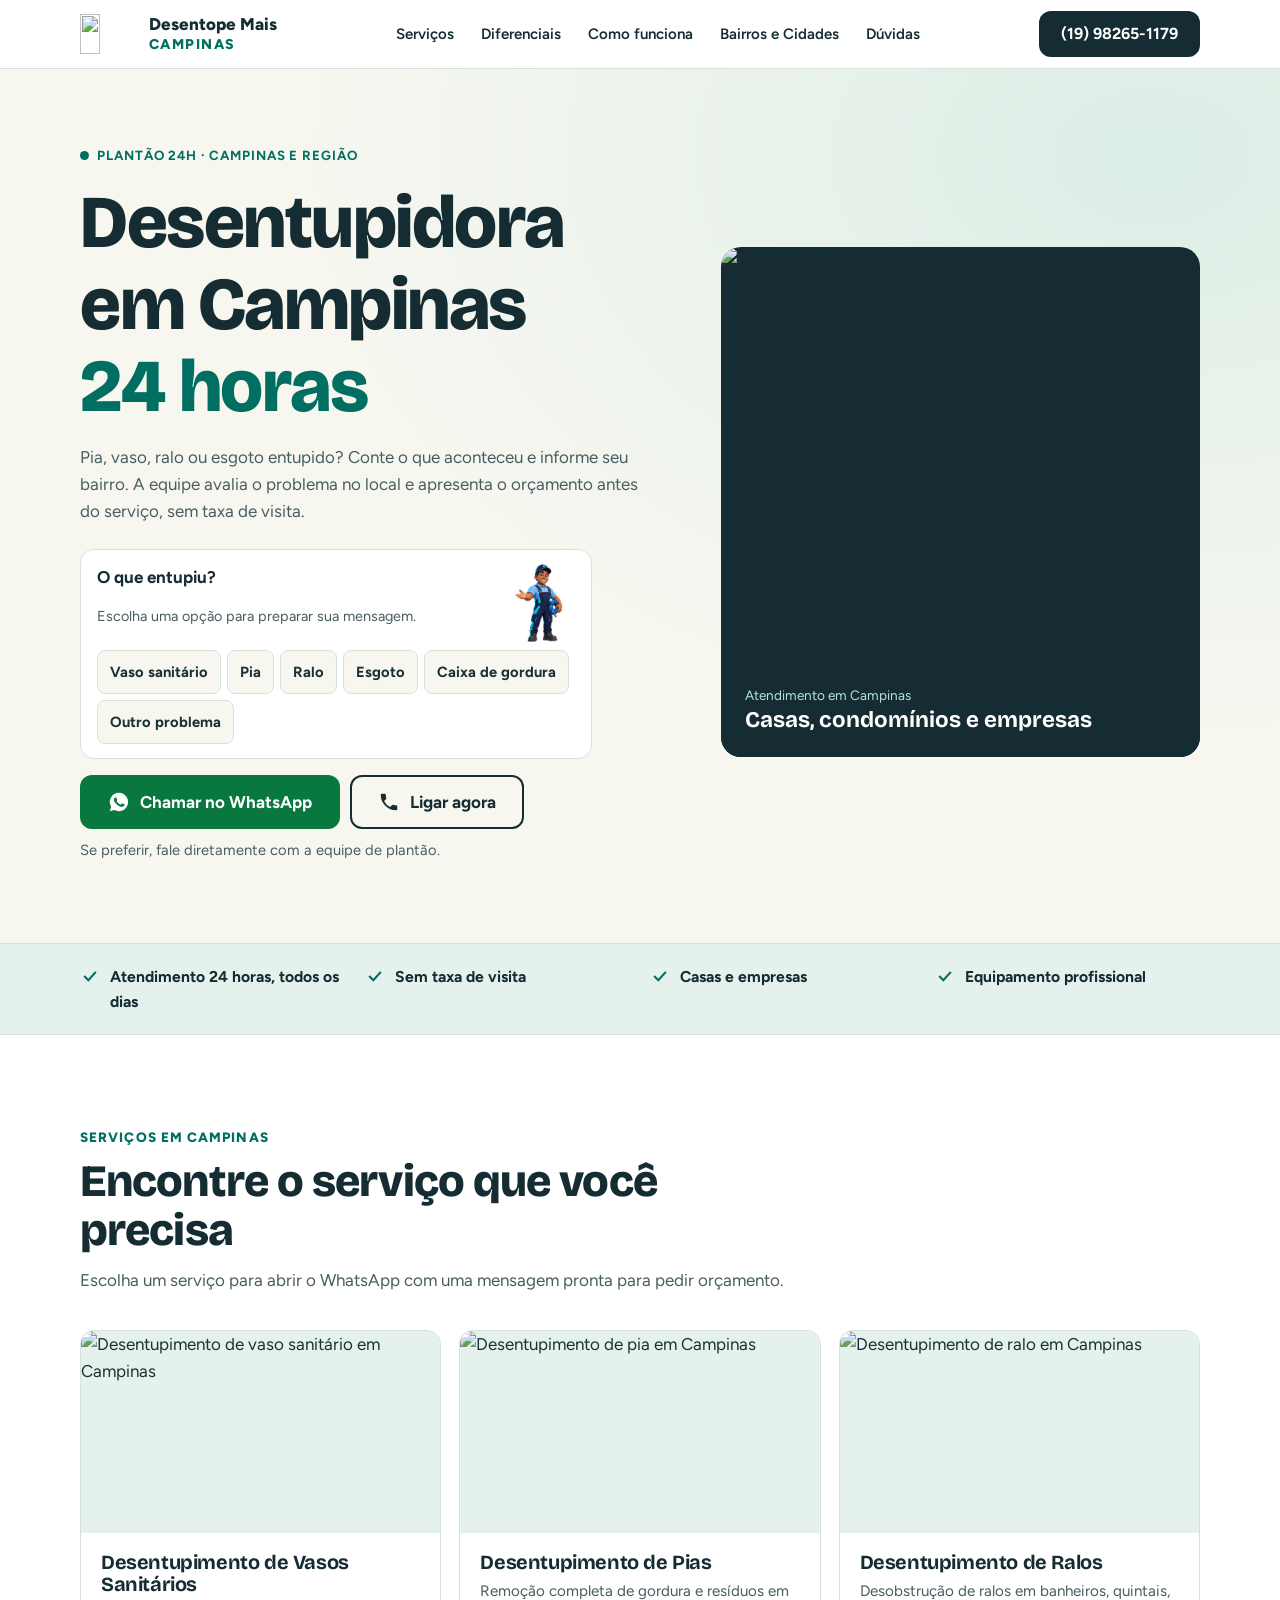
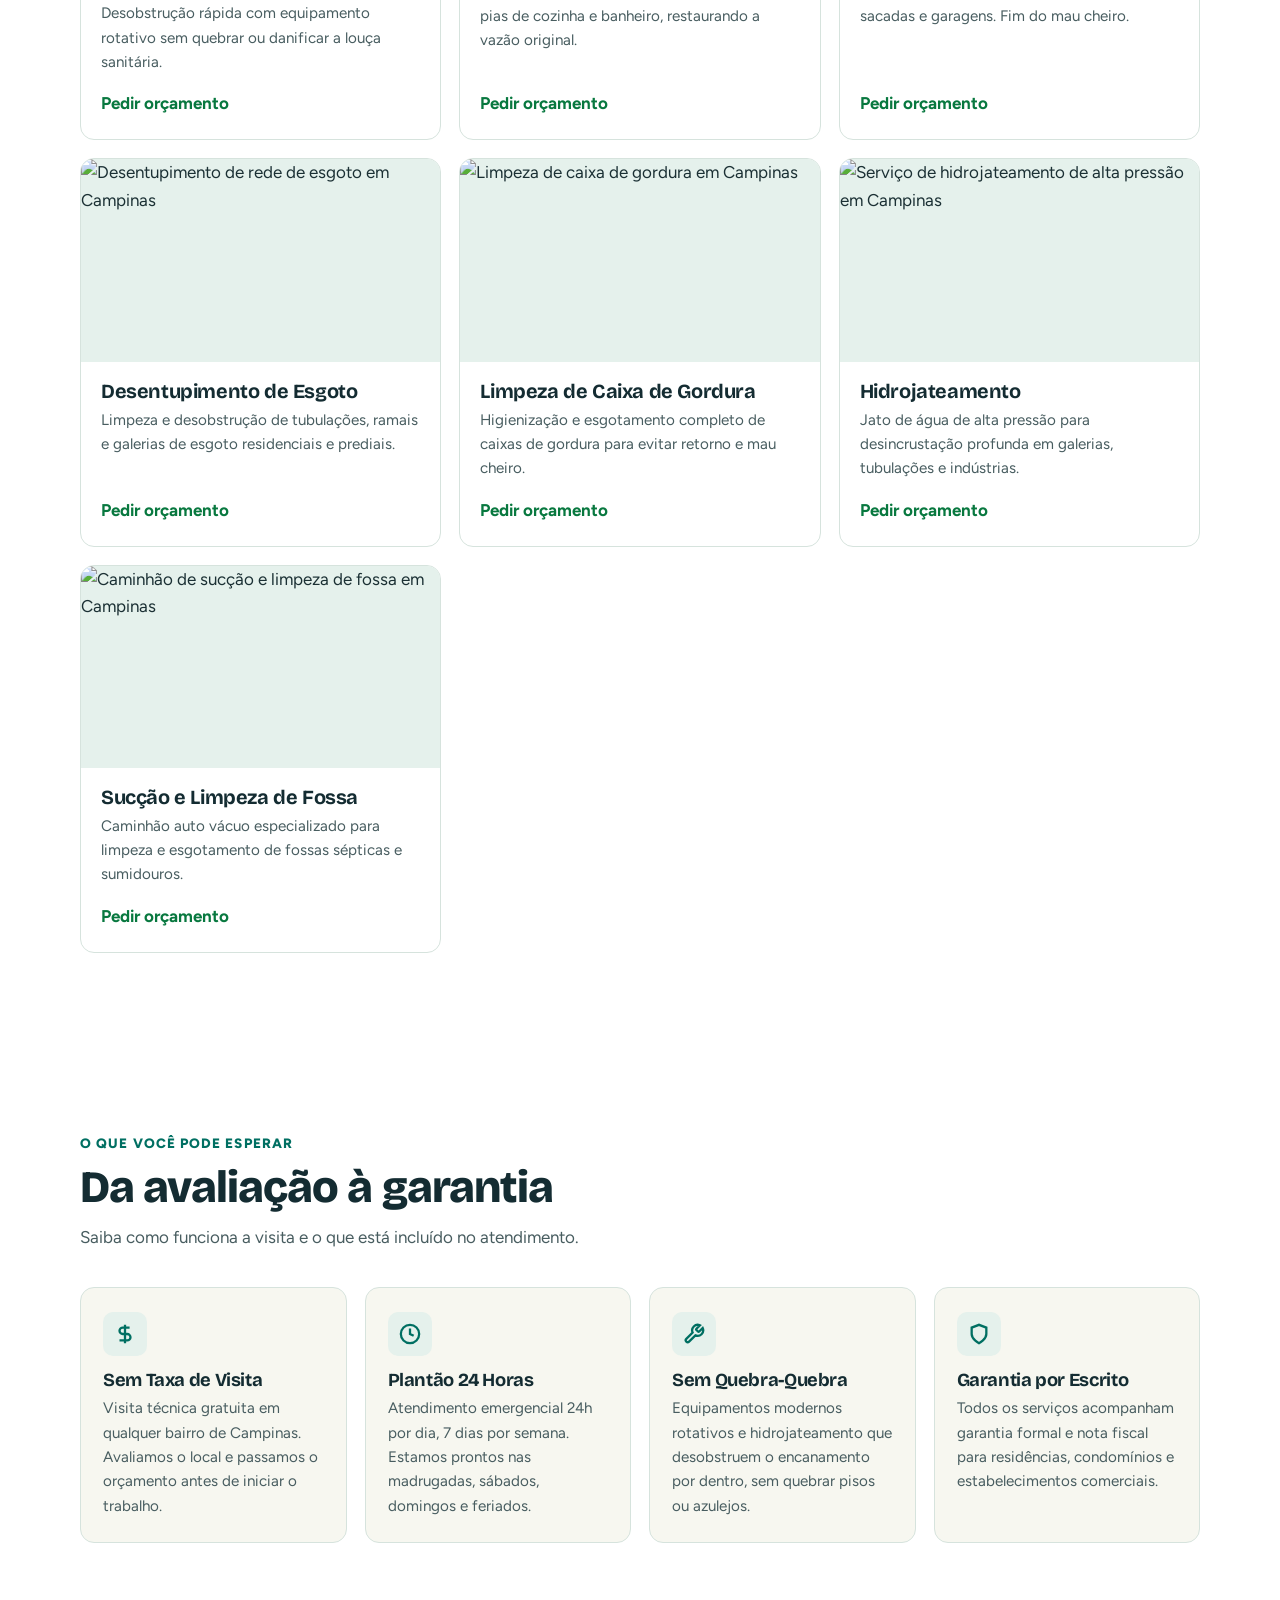
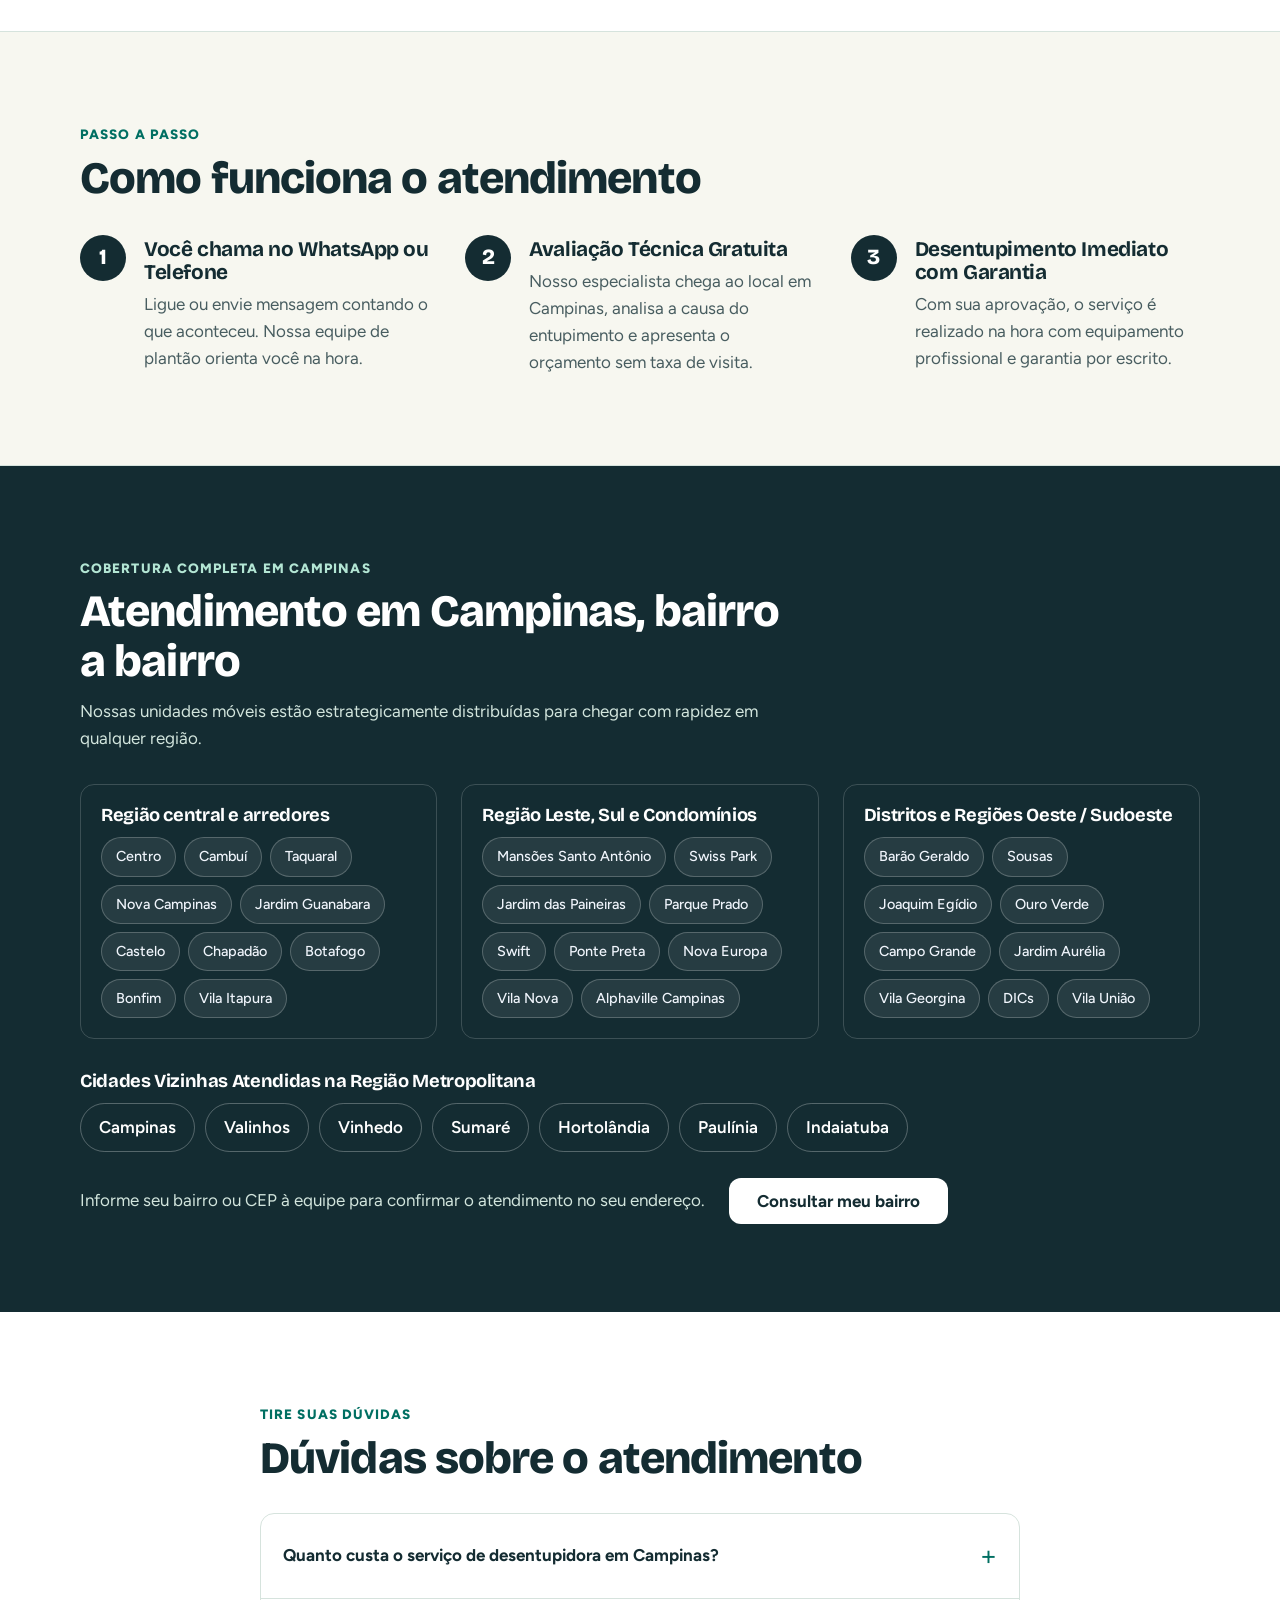
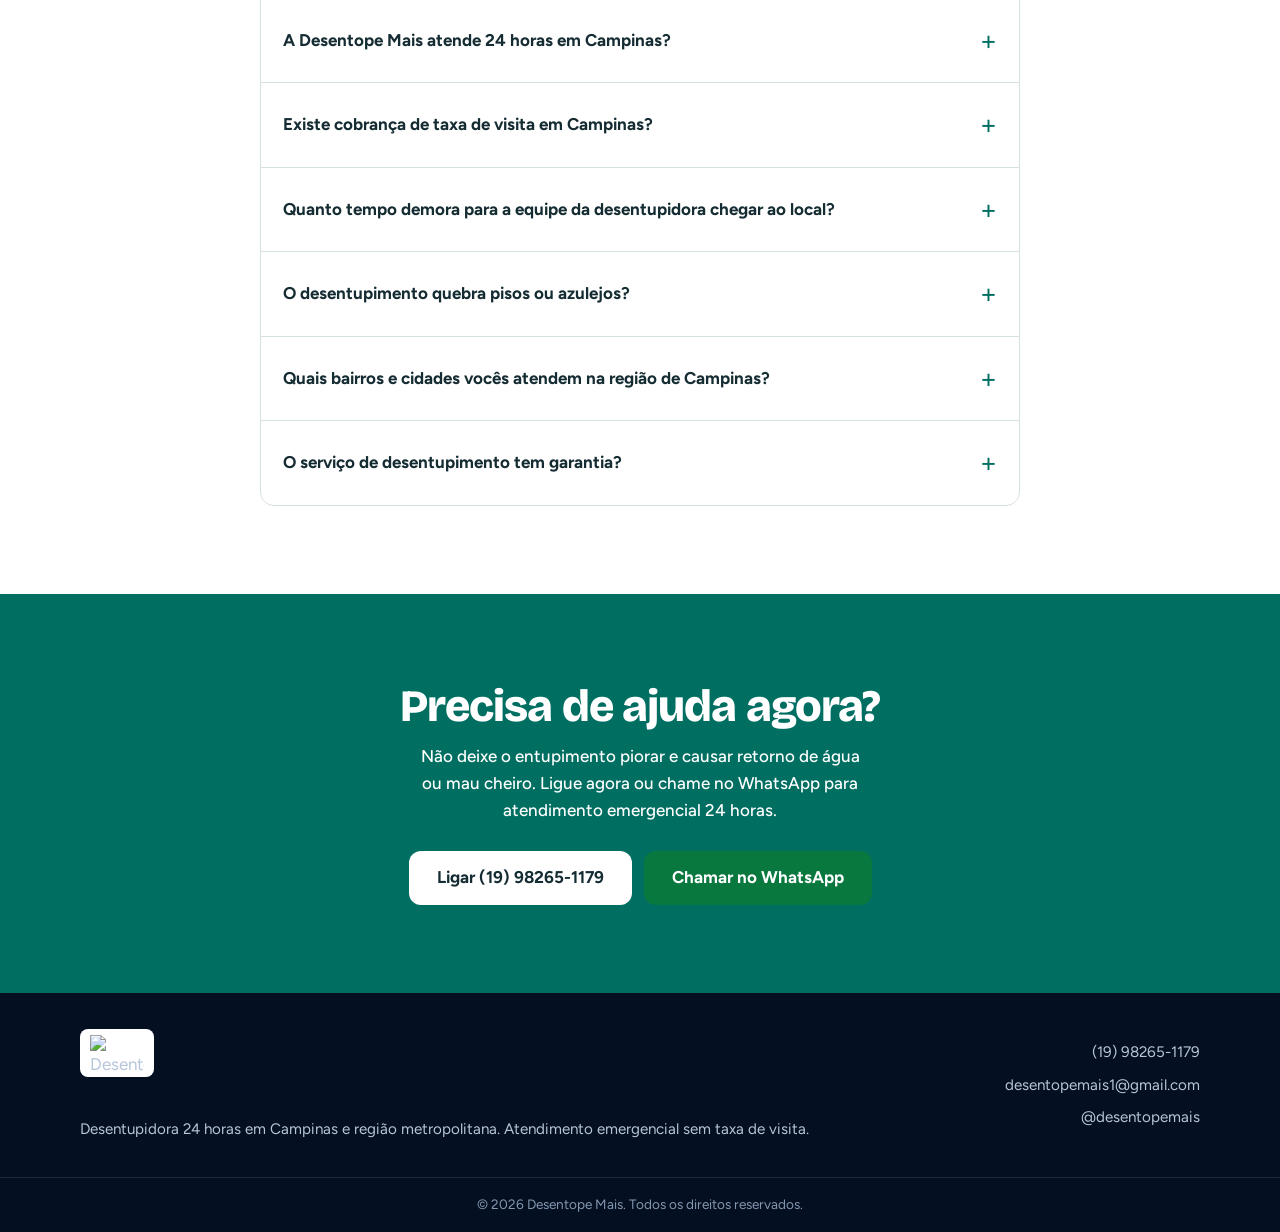
==== commit fba06b70: "Reestrutura a página de Campinas e integra o mascote" ====
--- a/index.html
+++ b/index.html
@@ -16,7 +16,7 @@
 <meta name="keywords" content="desentupidora em campinas, desentupidora 24 horas campinas, desentupimento campinas, desentupidora campinas preço, desentupimento de esgoto campinas, desentupimento de pia campinas, desentupimento de vaso campinas, limpeza de caixa de gordura campinas, hidrojateamento campinas, desentupidora cambuí, desentupidora taquaral, desentupidora barão geraldo">
 <meta name="robots" content="index, follow">
 <meta name="author" content="Desentope Mais">
-<meta name="theme-color" content="#071e42">
+<meta name="theme-color" content="#142c32">
 <meta name="format-detection" content="telephone=yes">
 
 <meta name="geo.region" content="BR-SP">
@@ -234,7 +234,7 @@
 
 <header class="site-header">
   <div class="container header-row">
-    <a href="#topo" class="logo" aria-label="Desentope Mais - início"><img src="imagens/logo.jpg" alt="Desentope Mais" width="66" height="44"></a>
+    <a href="#topo" class="logo" aria-label="Desentope Mais Campinas, início"><img src="imagens/logo.jpg" alt="" width="66" height="44"><span>Desentope Mais <small>Campinas</small></span></a>
     <nav id="menu" class="nav" aria-label="Navegação principal">
       <a href="#servicos">Serviços</a>
       <a href="#diferenciais">Diferenciais</a>
@@ -254,19 +254,23 @@
   <section id="topo" class="hero">
     <div class="container hero-grid">
       <div>
-        <span class="hero-tag">🚨 DESENTUPIDORA 24H EM CAMPINAS</span>
-        <h1>Desentupidora em Campinas 24 Horas</h1>
-        <p class="hero-lede">Procurando <strong>desentupidora em Campinas</strong> com atendimento imediato? A Desentope Mais atende residências, condomínios e empresas em todos os bairros. Desentupimento profissional sem quebrar pisos e sem taxa de visita!</p>
-
-        <p id="problema-label" class="problem-label">O que entupiu?</p>
-        <ul class="chips" role="group" aria-labelledby="problema-label">
-          <li><button type="button" class="chip" aria-pressed="false" data-msg="Olá! Estou com o vaso sanitário entupido em Campinas. Podem me atender?" data-label="vaso sanitário entupido">Vaso sanitário</button></li>
-          <li><button type="button" class="chip" aria-pressed="false" data-msg="Olá! Estou com a pia entupida em Campinas. Podem me atender?" data-label="pia entupida">Pia</button></li>
-          <li><button type="button" class="chip" aria-pressed="false" data-msg="Olá! Estou com um ralo entupido em Campinas. Podem me atender?" data-label="ralo entupido">Ralo</button></li>
-          <li><button type="button" class="chip" aria-pressed="false" data-msg="Olá! Estou com o esgoto entupido em Campinas. Podem me atender?" data-label="esgoto entupido">Esgoto</button></li>
-          <li><button type="button" class="chip" aria-pressed="false" data-msg="Olá! Preciso de limpeza de caixa de gordura em Campinas. Podem me atender?" data-label="limpeza de caixa de gordura">Caixa de gordura</button></li>
-          <li><button type="button" class="chip" aria-pressed="false" data-msg="Olá! Estou com um problema de entupimento em Campinas. Podem me atender?" data-label="outro entupimento">Outro problema</button></li>
-        </ul>
+        <span class="hero-tag">Plantão 24h · Campinas e região</span>
+        <h1>Desentupidora em Campinas <span>24 horas</span></h1>
+        <p class="hero-lede">Pia, vaso, ralo ou esgoto entupido? Conte o que aconteceu e informe seu bairro. A equipe avalia o problema no local e apresenta o orçamento antes do serviço, sem taxa de visita.</p>
+
+        <div class="problem-picker">
+          <img class="picker-mascot" src="imagens/mascote-guia-320.png" alt="" width="320" height="389">
+          <p id="problema-label" class="problem-label">O que entupiu?</p>
+          <p class="picker-hint">Escolha uma opção para preparar sua mensagem.</p>
+          <ul class="chips" aria-labelledby="problema-label">
+            <li><button type="button" class="chip" aria-pressed="false" data-msg="Olá! Estou com o vaso sanitário entupido em Campinas. Podem me atender?" data-label="vaso sanitário entupido">Vaso sanitário</button></li>
+            <li><button type="button" class="chip" aria-pressed="false" data-msg="Olá! Estou com a pia entupida em Campinas. Podem me atender?" data-label="pia entupida">Pia</button></li>
+            <li><button type="button" class="chip" aria-pressed="false" data-msg="Olá! Estou com um ralo entupido em Campinas. Podem me atender?" data-label="ralo entupido">Ralo</button></li>
+            <li><button type="button" class="chip" aria-pressed="false" data-msg="Olá! Estou com o esgoto entupido em Campinas. Podem me atender?" data-label="esgoto entupido">Esgoto</button></li>
+            <li><button type="button" class="chip" aria-pressed="false" data-msg="Olá! Preciso de limpeza de caixa de gordura em Campinas. Podem me atender?" data-label="limpeza de caixa de gordura">Caixa de gordura</button></li>
+            <li><button type="button" class="chip" aria-pressed="false" data-msg="Olá! Estou com um problema de entupimento em Campinas. Podem me atender?" data-label="outro entupimento">Outro problema</button></li>
+          </ul>
+        </div>
 
         <div class="hero-actions">
           <a id="hero-wa" href="https://wa.me/5519982651179" class="btn btn-wa" data-track="whatsapp" data-msg="Olá! Gostaria de solicitar um orçamento para desentupimento em Campinas.">
@@ -278,12 +282,16 @@
             Ligar agora
           </a>
         </div>
-        <p id="hero-note" class="hero-note" aria-live="polite">Escolha o problema e a mensagem já vai pronta para o WhatsApp.</p>
-      </div>
-
-      <div class="hero-photo">
-        <img src="imagens/desentupimento_4.jpeg" alt="Desentupidora em Campinas 24 horas - Atendimento emergencial Desentope Mais" width="720" height="1600" fetchpriority="high">
-      </div>
+        <p id="hero-note" class="hero-note" aria-live="polite">Se preferir, fale diretamente com a equipe de plantão.</p>
+      </div>
+
+      <figure class="hero-photo">
+        <img src="imagens/desentupimento_4.jpeg" alt="Equipamento de hidrojateamento da Desentope Mais" width="720" height="1600" loading="lazy">
+        <figcaption>
+          <span>Atendimento em Campinas</span>
+          <strong>Casas, condomínios e empresas</strong>
+        </figcaption>
+      </figure>
     </div>
   </section>
 
@@ -301,39 +309,39 @@
   <section id="servicos" class="section">
     <div class="container">
       <div class="section-head">
-        <span class="section-kicker">SERVIÇOS DE DESENTUPIMENTO EM CAMPINAS</span>
-        <h2>Soluções Completas de Desentupidora em Campinas</h2>
-        <p>Atendimento imediato para residências, condomínios e empresas. Toque no serviço para pedir seu orçamento gratuito no WhatsApp.</p>
+        <span class="section-kicker">Serviços em Campinas</span>
+        <h2>Encontre o serviço que você precisa</h2>
+        <p>Escolha um serviço para abrir o WhatsApp com uma mensagem pronta para pedir orçamento.</p>
       </div>
 
       <div class="services-grid">
-        <a class="service wide" href="https://wa.me/5519982651179" data-track="whatsapp" data-msg="Olá! Gostaria de um orçamento de desentupimento de vaso sanitário em Campinas.">
+        <a class="service" href="https://wa.me/5519982651179" data-track="whatsapp" data-msg="Olá! Gostaria de um orçamento de desentupimento de vaso sanitário em Campinas.">
           <img src="imagens/desentupimento_1.jpeg" alt="Desentupimento de vaso sanitário em Campinas" width="720" height="1600" loading="lazy">
-          <div class="service-body"><h3>Desentupimento de Vasos Sanitários em Campinas</h3><p>Desobstrução rápida com equipamento rotativo sem quebrar ou danificar a louça sanitária.</p><span class="service-cta">Pedir orçamento</span></div>
-        </a>
-        <a class="service wide" href="https://wa.me/5519982651179" data-track="whatsapp" data-msg="Olá! Gostaria de um orçamento de desentupimento de pia em Campinas.">
+          <div class="service-body"><h3>Desentupimento de Vasos Sanitários</h3><p>Desobstrução rápida com equipamento rotativo sem quebrar ou danificar a louça sanitária.</p><span class="service-cta">Pedir orçamento</span></div>
+        </a>
+        <a class="service" href="https://wa.me/5519982651179" data-track="whatsapp" data-msg="Olá! Gostaria de um orçamento de desentupimento de pia em Campinas.">
           <img src="imagens/desentupimento_2.jpeg" alt="Desentupimento de pia em Campinas" width="720" height="1600" loading="lazy">
-          <div class="service-body"><h3>Desentupimento de Pias em Campinas</h3><p>Remoção completa de gordura e resíduos em pias de cozinha e banheiro, restaurando a vazão original.</p><span class="service-cta">Pedir orçamento</span></div>
+          <div class="service-body"><h3>Desentupimento de Pias</h3><p>Remoção completa de gordura e resíduos em pias de cozinha e banheiro, restaurando a vazão original.</p><span class="service-cta">Pedir orçamento</span></div>
         </a>
         <a class="service" href="https://wa.me/5519982651179" data-track="whatsapp" data-msg="Olá! Gostaria de um orçamento de desentupimento de ralos em Campinas.">
           <img src="imagens/desentupimento_7.jpeg" alt="Desentupimento de ralo em Campinas" width="720" height="1600" loading="lazy">
-          <div class="service-body"><h3>Desentupimento de Ralos em Campinas</h3><p>Desobstrução de ralos em banheiros, quintais, sacadas e garagens. Fim do mau cheiro.</p><span class="service-cta">Pedir orçamento</span></div>
+          <div class="service-body"><h3>Desentupimento de Ralos</h3><p>Desobstrução de ralos em banheiros, quintais, sacadas e garagens. Fim do mau cheiro.</p><span class="service-cta">Pedir orçamento</span></div>
         </a>
         <a class="service" href="https://wa.me/5519982651179" data-track="whatsapp" data-msg="Olá! Gostaria de um orçamento de desentupimento de esgoto em Campinas.">
           <img src="imagens/desentupimento_5.jpeg" alt="Desentupimento de rede de esgoto em Campinas" width="720" height="1600" loading="lazy">
-          <div class="service-body"><h3>Desentupimento de Esgoto em Campinas</h3><p>Limpeza e desobstrução de tubulações, ramais e galerias de esgoto residenciais e prediais.</p><span class="service-cta">Pedir orçamento</span></div>
+          <div class="service-body"><h3>Desentupimento de Esgoto</h3><p>Limpeza e desobstrução de tubulações, ramais e galerias de esgoto residenciais e prediais.</p><span class="service-cta">Pedir orçamento</span></div>
         </a>
         <a class="service" href="https://wa.me/5519982651179" data-track="whatsapp" data-msg="Olá! Gostaria de um orçamento de limpeza de caixa de gordura em Campinas.">
           <img src="imagens/desentupimento_6.jpeg" alt="Limpeza de caixa de gordura em Campinas" width="720" height="1600" loading="lazy">
-          <div class="service-body"><h3>Limpeza de Caixa de Gordura em Campinas</h3><p>Higienização e esgotamento completo de caixas de gordura para evitar retorno e mau cheiro.</p><span class="service-cta">Pedir orçamento</span></div>
-        </a>
-        <a class="service wide" href="https://wa.me/5519982651179" data-track="whatsapp" data-msg="Olá! Gostaria de um orçamento de hidrojateamento em Campinas.">
+          <div class="service-body"><h3>Limpeza de Caixa de Gordura</h3><p>Higienização e esgotamento completo de caixas de gordura para evitar retorno e mau cheiro.</p><span class="service-cta">Pedir orçamento</span></div>
+        </a>
+        <a class="service" href="https://wa.me/5519982651179" data-track="whatsapp" data-msg="Olá! Gostaria de um orçamento de hidrojateamento em Campinas.">
           <img src="imagens/desentupimento_4.jpeg" alt="Serviço de hidrojateamento de alta pressão em Campinas" width="720" height="1600" loading="lazy">
-          <div class="service-body"><h3>Hidrojateamento em Campinas</h3><p>Jato de água de alta pressão para desincrustação profunda em galerias, tubulações e indústrias.</p><span class="service-cta">Pedir orçamento</span></div>
-        </a>
-        <a class="service wide" href="https://wa.me/5519982651179" data-track="whatsapp" data-msg="Olá! Gostaria de um orçamento de sucção de fossa em Campinas.">
+          <div class="service-body"><h3>Hidrojateamento</h3><p>Jato de água de alta pressão para desincrustação profunda em galerias, tubulações e indústrias.</p><span class="service-cta">Pedir orçamento</span></div>
+        </a>
+        <a class="service" href="https://wa.me/5519982651179" data-track="whatsapp" data-msg="Olá! Gostaria de um orçamento de sucção de fossa em Campinas.">
           <img src="imagens/desentupimento_3.jpeg" alt="Caminhão de sucção e limpeza de fossa em Campinas" width="720" height="910" loading="lazy">
-          <div class="service-body"><h3>Sucção e Limpeza de Fossa em Campinas</h3><p>Caminhão auto vácuo especializado para limpeza e esgotamento de fossas sépticas e sumidouros.</p><span class="service-cta">Pedir orçamento</span></div>
+          <div class="service-body"><h3>Sucção e Limpeza de Fossa</h3><p>Caminhão auto vácuo especializado para limpeza e esgotamento de fossas sépticas e sumidouros.</p><span class="service-cta">Pedir orçamento</span></div>
         </a>
       </div>
     </div>
@@ -342,9 +350,9 @@
   <section id="diferenciais" class="section features-section">
     <div class="container">
       <div class="section-head">
-        <span class="section-kicker">POR QUE A DESENTOPE MAIS É REFERÊNCIA</span>
-        <h2>A Desentupidora em Campinas que Resolve de Verdade</h2>
-        <p>Mais do que desentupir canos, oferecemos tranquilidade com rapidez, transparência e tecnologia de ponta.</p>
+        <span class="section-kicker">O que você pode esperar</span>
+        <h2>Da avaliação à garantia</h2>
+        <p>Saiba como funciona a visita e o que está incluído no atendimento.</p>
       </div>
 
       <div class="features-grid">
@@ -387,7 +395,7 @@
     <div class="container">
       <div class="section-head">
         <span class="section-kicker">PASSO A PASSO</span>
-        <h2>Como Funciona o Atendimento da Nossa Desentupidora</h2>
+        <h2>Como funciona o atendimento</h2>
       </div>
       <ol class="steps">
         <li>
@@ -410,13 +418,13 @@
     <div class="container">
       <div class="section-head">
         <span class="section-kicker">COBERTURA COMPLETA EM CAMPINAS</span>
-        <h2>Atendimento em Todos os Bairros de Campinas e Cidades Vizinhas</h2>
+        <h2>Atendimento em Campinas, bairro a bairro</h2>
         <p>Nossas unidades móveis estão estrategicamente distribuídas para chegar com rapidez em qualquer região.</p>
       </div>
 
       <div class="neighborhood-groups">
         <div class="neighborhood-block">
-          <h3>Região Central e Nobre</h3>
+          <h3>Região central e arredores</h3>
           <ul class="neighborhood-tags">
             <li>Centro</li>
             <li>Cambuí</li>
@@ -472,7 +480,10 @@
         <li>Paulínia</li>
         <li>Indaiatuba</li>
       </ul>
-      <p class="areas-note">Seu bairro ou endereço não está destacado acima? Fale conosco no WhatsApp que nossa central confirma o atendimento imediato na sua rua.</p>
+      <div class="areas-contact">
+        <p>Informe seu bairro ou CEP à equipe para confirmar o atendimento no seu endereço.</p>
+        <a href="https://wa.me/5519982651179" class="btn btn-white" data-track="whatsapp" data-msg="Olá! Gostaria de confirmar o atendimento no meu bairro em Campinas. Meu bairro ou CEP é:">Consultar meu bairro</a>
+      </div>
     </div>
   </section>
 
@@ -480,7 +491,7 @@
     <div class="container faq-wrap">
       <div class="section-head">
         <span class="section-kicker">TIRE SUAS DÚVIDAS</span>
-        <h2>Dúvidas Frequentes sobre Desentupidora em Campinas</h2>
+        <h2>Dúvidas sobre o atendimento</h2>
       </div>
       <div class="faq-list">
         <details class="faq-item" name="faq"><summary>Quanto custa o serviço de desentupidora em Campinas?<span class="faq-icon" aria-hidden="true">+</span></summary><p>O valor depende do tipo de entupimento, extensão da tubulação e equipamento necessário. Na Desentope Mais não cobramos taxa de visita: nossa equipe técnica vai até o seu endereço em Campinas ou região, avalia o problema gratuitamente e passa o orçamento na hora com o melhor preço.</p></details>
@@ -496,7 +507,7 @@
 
   <section class="section final-cta">
     <div class="container">
-      <h2>Precisa de Desentupidora em Campinas Agora?</h2>
+      <h2>Precisa de ajuda agora?</h2>
       <p>Não deixe o entupimento piorar e causar retorno de água ou mau cheiro. Ligue agora ou chame no WhatsApp para atendimento emergencial 24 horas.</p>
       <div class="final-actions">
         <a href="tel:+5519982651179" class="btn btn-white" data-track="call">Ligar (19) 98265-1179</a>
--- a/style.css
+++ b/style.css
@@ -1,14 +1,14 @@
 :root {
-  --navy: #071e42;
-  --navy-2: #0b2d5e;
-  --blue: #0e79dd;
-  --water: #e8f2fb;
-  --paper: #f7fafc;
-  --ink: #0f1b2d;
-  --muted: #4a5a70;
-  --line: #d9e3ee;
-  --wa: #138a43;
-  --wa-hover: #0f7539;
+  --navy: #142c32;
+  --navy-2: #21434a;
+  --blue: #006f62;
+  --water: #e5f1ec;
+  --paper: #f7f7f0;
+  --ink: #1b3034;
+  --muted: #485d60;
+  --line: #d6e3dd;
+  --wa: #08783f;
+  --wa-hover: #076533;
   --radius: 14px;
   --font-display: "Bricolage Grotesque", "Segoe UI", system-ui, sans-serif;
   --font-body: "Figtree", "Segoe UI", system-ui, sans-serif;
@@ -18,7 +18,7 @@
 html { scroll-behavior: smooth; scroll-padding-top: 76px; }
 body {
   margin: 0;
-  padding-bottom: 76px;
+  padding-bottom: calc(76px + env(safe-area-inset-bottom));
   font-family: var(--font-body);
   font-size: 1.0625rem;
   line-height: 1.6;
@@ -48,8 +48,8 @@
 .btn svg { width: 22px; height: 22px; flex: none; }
 .btn-wa { background: var(--wa); color: #fff; }
 .btn-wa:hover { background: var(--wa-hover); }
-.btn-call { background: transparent; color: #fff; border-color: rgba(255,255,255,.55); }
-.btn-call:hover { border-color: #fff; }
+.btn-call { background: transparent; color: var(--navy); border-color: var(--navy); }
+.btn-call:hover { background: var(--water); }
 .btn-navy { background: var(--navy); color: #fff; }
 .btn-navy:hover { background: var(--navy-2); }
 .btn-white { background: #fff; color: var(--navy); }
@@ -58,7 +58,9 @@
 /* Cabeçalho */
 .site-header { position: sticky; top: 0; z-index: 40; background: rgba(255,255,255,.96); backdrop-filter: blur(8px); border-bottom: 1px solid var(--line); }
 .header-row { display: flex; align-items: center; justify-content: space-between; height: 68px; gap: 16px; }
-.logo img { height: 44px; width: auto; }
+.logo { display: inline-flex; align-items: center; gap: 9px; color: var(--navy); text-decoration: none; font-weight: 800; line-height: 1.1; }
+.logo img { height: 40px; width: auto; }
+.logo small { display: block; margin-top: 3px; color: var(--blue); text-transform: uppercase; letter-spacing: .1em; }
 .nav { display: none; }
 .nav a { text-decoration: none; font-weight: 600; color: var(--navy); padding: 8px 4px; }
 .nav a:hover { color: var(--blue); }
@@ -68,36 +70,56 @@
 .nav.is-open { display: flex; flex-direction: column; position: absolute; left: 0; right: 0; top: 68px; background: #fff; padding: 12px 20px 16px; border-bottom: 1px solid var(--line); box-shadow: 0 16px 30px rgba(7,30,66,.1); }
 .nav.is-open a { padding: 12px 0; }
 
-/* Hero */
-.hero { background: var(--navy); color: #fff; }
-.hero-grid { display: grid; gap: 36px; padding-block: 44px 52px; }
+/* Plantão em Campinas */
+.hero {
+  background: radial-gradient(ellipse at 90% 10%, #dceee6, transparent 52%), var(--paper);
+  border-bottom: 1px solid var(--line);
+}
+.hero-grid { display: grid; gap: 32px; padding-block: 42px 48px; }
 .hero-tag {
-  display: inline-block;
-  padding: 6px 14px;
-  border-radius: 999px;
-  background: rgba(255, 255, 255, 0.12);
-  border: 1px solid rgba(255, 255, 255, 0.25);
-  font-size: 0.82rem;
+  display: inline-flex;
+  align-items: center;
+  gap: 8px;
+  margin-bottom: 16px;
+  color: var(--blue);
+  font-size: .83rem;
   font-weight: 700;
-  letter-spacing: 0.05em;
-  color: #92c5fd;
-  margin-bottom: 16px;
-}
-.hero h1 { color: #fff; font-size: clamp(2.3rem, 7.5vw, 4rem); font-weight: 800; max-width: 18ch; }
-.hero-lede { margin-top: 18px; max-width: 46ch; font-size: 1.15rem; color: #d3e0f2; }
-.problem-label { margin-top: 28px; font-weight: 700; color: #fff; }
-.chips { display: flex; flex-wrap: wrap; gap: 10px; margin-top: 12px; padding: 0; list-style: none; }
+  letter-spacing: .07em;
+  text-transform: uppercase;
+}
+.hero-tag::before { content: ""; width: 9px; height: 9px; border-radius: 50%; background: currentColor; }
+.hero h1 { font-size: clamp(2.25rem, 6vw, 4.65rem); font-weight: 800; max-width: 13ch; }
+.hero h1 span { color: var(--blue); white-space: nowrap; }
+.hero-lede { margin-top: 16px; max-width: 52ch; color: var(--muted); }
+.problem-picker {
+  display: grid;
+  grid-template-columns: minmax(0, 1fr) auto;
+  margin-top: 24px;
+  padding: 14px 16px;
+  border: 1px solid var(--line);
+  border-radius: var(--radius);
+  background: #fff;
+  max-width: 32rem;
+}
+.picker-mascot { grid-column: 2; grid-row: 1 / span 2; align-self: center; width: 50px; height: auto; margin-left: 8px; }
+.picker-hint { color: var(--muted); font-size: .9rem; }
+.problem-picker .chips { grid-column: 1 / -1; }
+.problem-label { font-weight: 700; color: var(--navy); }
+.chips { display: flex; flex-wrap: wrap; gap: 6px; margin: 8px 0 0; padding: 0; list-style: none; }
 .chip {
-  min-height: 46px; padding: 0 18px; border-radius: 999px; cursor: pointer;
-  border: 1.5px solid rgba(255,255,255,.4); background: transparent; color: #fff;
-  font: 600 1rem/1 var(--font-body); transition: background-color .15s ease, color .15s ease, border-color .15s ease;
-}
-.chip:hover { border-color: #fff; }
-.chip[aria-pressed="true"] { background: #fff; color: var(--navy); border-color: #fff; }
-.hero-actions { display: grid; gap: 12px; margin-top: 22px; }
-.hero-note { margin-top: 12px; min-height: 1.6em; font-size: .95rem; color: #b9cbe3; }
+  min-height: 44px; padding: 0 12px; border-radius: 8px; cursor: pointer;
+  border: 1px solid var(--line); background: var(--paper); color: var(--ink);
+  font: 700 .92rem/1 var(--font-body); transition: background-color .15s ease, border-color .15s ease;
+}
+.chip:hover { border-color: var(--blue); }
+.chip[aria-pressed="true"] { background: var(--navy); color: #fff; border-color: var(--navy); }
+.hero-actions { display: grid; gap: 10px; margin-top: 16px; }
+.hero-note { margin-top: 10px; min-height: 1.6em; font-size: .92rem; color: var(--muted); }
 .hero-photo { display: none; }
-.hero-photo img { width: 100%; height: 100%; min-height: 440px; object-fit: cover; border-radius: 22px; }
+.hero-photo img { width: 100%; height: 100%; object-fit: cover; object-position: center 50%; }
+.hero-photo figcaption { position: absolute; inset: auto 0 0; padding: 46px 24px 22px; background: linear-gradient(transparent, #142c32 78%); color: #fff; }
+.hero-photo figcaption span { display: block; color: #b3e6d4; font-size: .85rem; }
+.hero-photo figcaption strong { font: 700 1.4rem/1.15 var(--font-display); }
 
 .trust { background: var(--water); border-bottom: 1px solid var(--line); }
 .trust-list { display: grid; grid-template-columns: 1fr 1fr; gap: 14px 20px; list-style: none; margin: 0; padding: 20px 0; font-weight: 700; color: var(--navy); font-size: .98rem; }
@@ -131,7 +153,7 @@
   box-shadow: 0 12px 28px rgba(7, 30, 66, 0.08);
   border-color: #bcd0e6;
 }
-.service img { width: 100%; aspect-ratio: 16 / 10; object-fit: cover; background: var(--water); }
+.service img { width: 100%; height: auto; aspect-ratio: 16 / 9; object-fit: cover; background: var(--water); }
 .service-body { display: flex; flex-direction: column; gap: 6px; padding: 18px 20px 22px; flex: 1; }
 .service h3 { font-size: 1.25rem; font-weight: 700; }
 .service p { color: var(--muted); font-size: .95rem; }
@@ -170,10 +192,11 @@
 
 /* Cidades e Bairros */
 .areas { background: var(--navy); color: #fff; }
-.areas .section-kicker { color: #92c5fd; }
+.areas .section-kicker { color: #b3e6d4; }
 .areas h2 { color: #fff; }
-.areas .section-head p { color: #c7d6ea; }
+.areas .section-head p { color: #d2e5dd; }
 .neighborhood-groups { display: grid; gap: 24px; margin-top: 32px; }
+.neighborhood-block { padding: 20px; border: 1px solid #ffffff2b; border-radius: var(--radius); }
 .neighborhood-block h3 { color: #fff; font-size: 1.15rem; font-weight: 700; margin-bottom: 12px; }
 .neighborhood-tags { display: flex; flex-wrap: wrap; gap: 8px; list-style: none; padding: 0; margin: 0; }
 .neighborhood-tags li {
@@ -184,7 +207,8 @@
 .city-title { color: #fff; font-size: 1.15rem; font-weight: 700; margin: 32px 0 12px; }
 .city-list { display: flex; flex-wrap: wrap; gap: 10px; margin: 0; padding: 0; list-style: none; }
 .city-list li { padding: 10px 18px; border: 1px solid rgba(255,255,255,.28); border-radius: 999px; font-weight: 600; }
-.areas-note { margin-top: 22px; color: #c7d6ea; }
+.areas-contact { display: flex; flex-wrap: wrap; gap: 12px 24px; align-items: center; margin-top: 26px; color: #d2e5dd; }
+.areas-contact .btn { min-height: 46px; }
 
 /* FAQ */
 .faq-wrap { max-width: 760px; }
@@ -215,10 +239,11 @@
 .footer-legal { border-top: 1px solid rgba(255,255,255,.1); padding: 16px 20px; text-align: center; font-size: .85rem; color: #8396b0; }
 
 /* Barra fixa no celular */
-.mobile-bar { position: fixed; inset: auto 0 0 0; z-index: 50; display: flex; gap: 8px; padding: 8px; background: rgba(255,255,255,.97); border-top: 1px solid var(--line); box-shadow: 0 -8px 24px rgba(7,30,66,.12); }
+.mobile-bar { position: fixed; inset: auto 0 0 0; z-index: 50; display: flex; gap: 8px; padding: 8px 8px calc(8px + env(safe-area-inset-bottom)); background: rgba(255,255,255,.97); border-top: 1px solid var(--line); box-shadow: 0 -8px 24px rgba(7,30,66,.12); }
 .mobile-bar .btn { flex: 1; min-height: 52px; padding: 0 10px; font-size: 1rem; }
 
 @media (min-width: 640px) {
+  .picker-mascot { width: 64px; }
   .hero-actions { grid-template-columns: auto auto; justify-content: start; }
   .trust-list { grid-template-columns: repeat(4, 1fr); }
   .services-grid { grid-template-columns: repeat(2, 1fr); }
@@ -227,23 +252,16 @@
   .final-actions { grid-template-columns: auto auto; }
 }
 
-@media (min-width: 640px) and (max-width: 899px) {
-  .services-grid > :last-child:nth-child(odd) { grid-column: 1 / -1; }
-}
-
 @media (min-width: 900px) {
   body { padding-bottom: 0; }
   .mobile-bar { display: none; }
-  .nav { display: flex; gap: 26px; }
+  .nav { display: flex; gap: clamp(10px, 1.5vw, 24px); font-size: .94rem; }
   .menu-toggle { display: none; }
   .header-phone { display: inline-flex; min-height: 46px; padding: 0 20px; font-size: 1rem; }
   .hero-grid { grid-template-columns: 1.1fr .9fr; align-items: center; gap: 56px; padding-block: 72px 80px; }
-  .hero-photo { display: block; }
+  .hero-photo { display: block; position: relative; height: clamp(380px, 44vw, 510px); margin: 0; overflow: hidden; border-radius: 20px; background: var(--navy); }
   .section { padding-block: 88px; }
-  .services-grid { grid-template-columns: repeat(6, 1fr); }
-  .service { grid-column: span 2; }
-  .service.wide { grid-column: span 3; }
-  .service.wide img { aspect-ratio: 16 / 9; }
+  .services-grid { grid-template-columns: repeat(3, minmax(0, 1fr)); }
   .features-grid { grid-template-columns: repeat(4, 1fr); }
   .neighborhood-groups { grid-template-columns: repeat(3, 1fr); }
   .steps { grid-template-columns: repeat(3, 1fr); gap: 36px; }
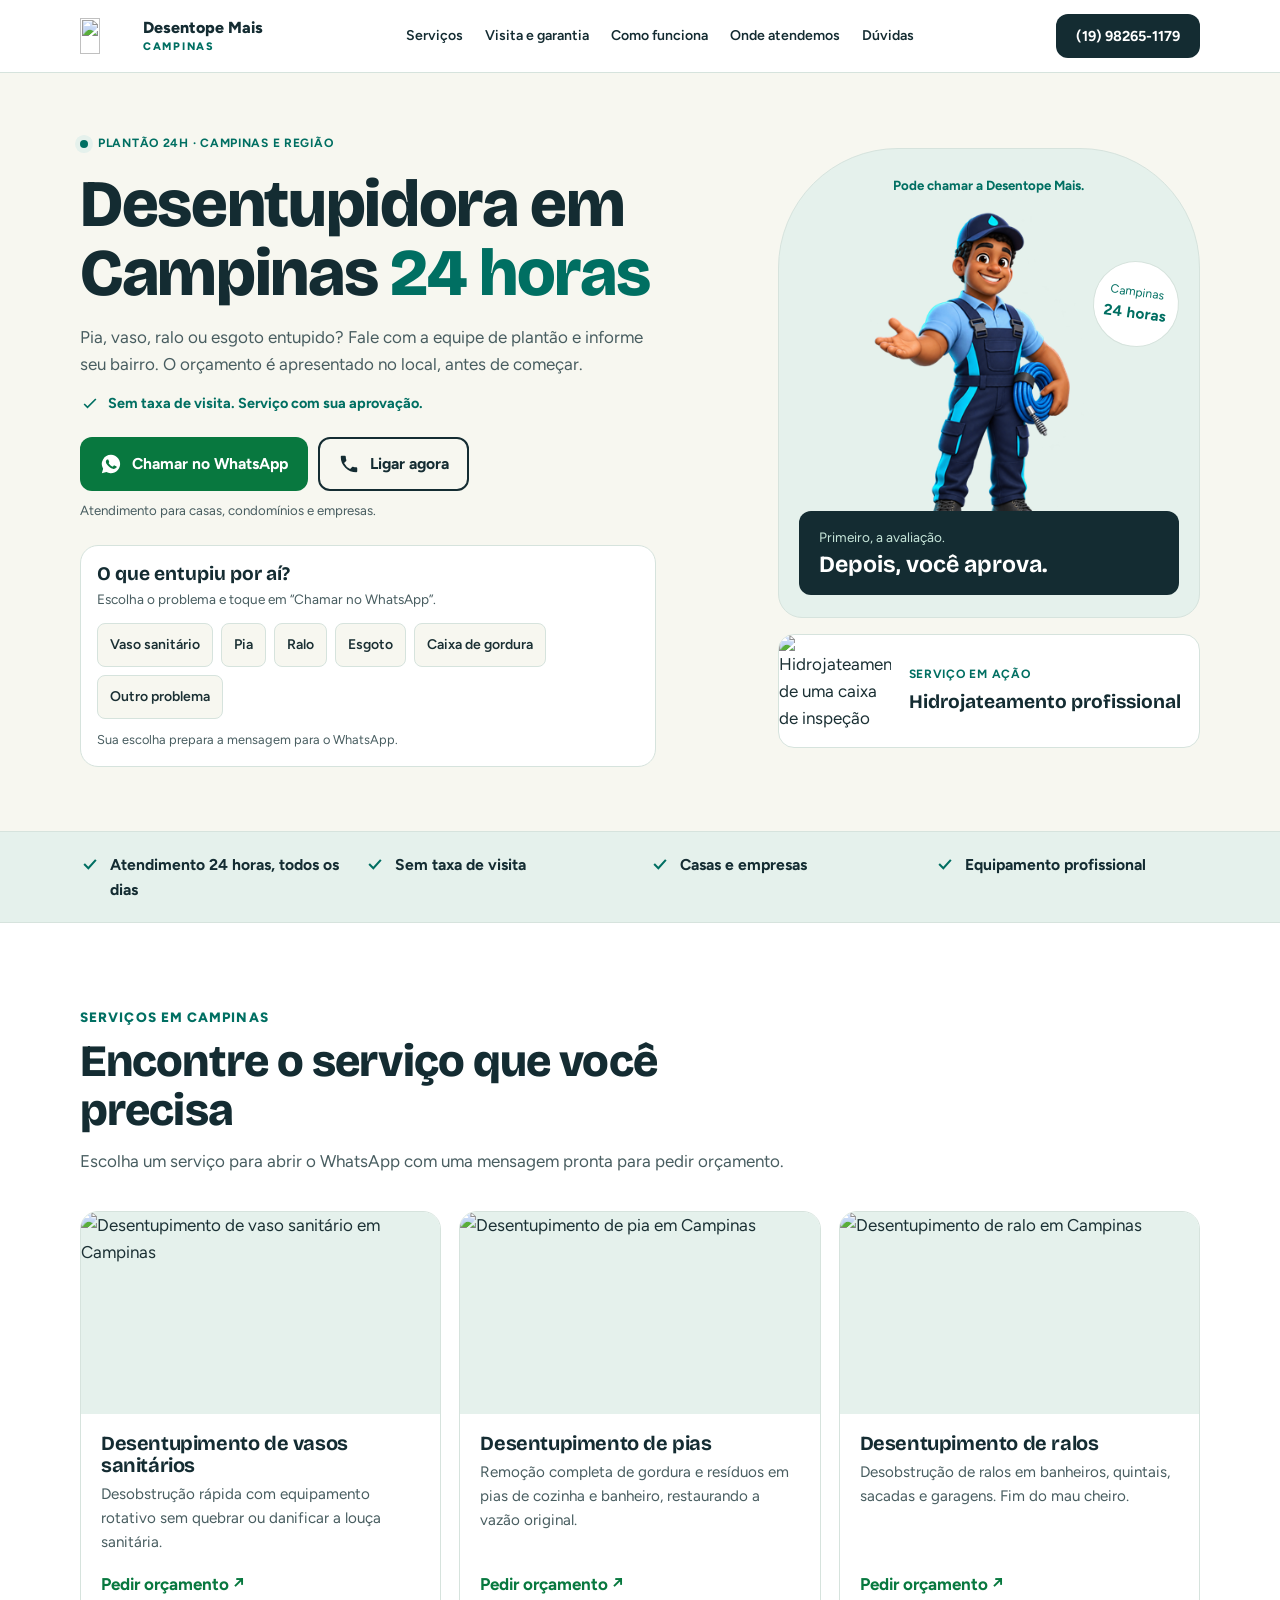
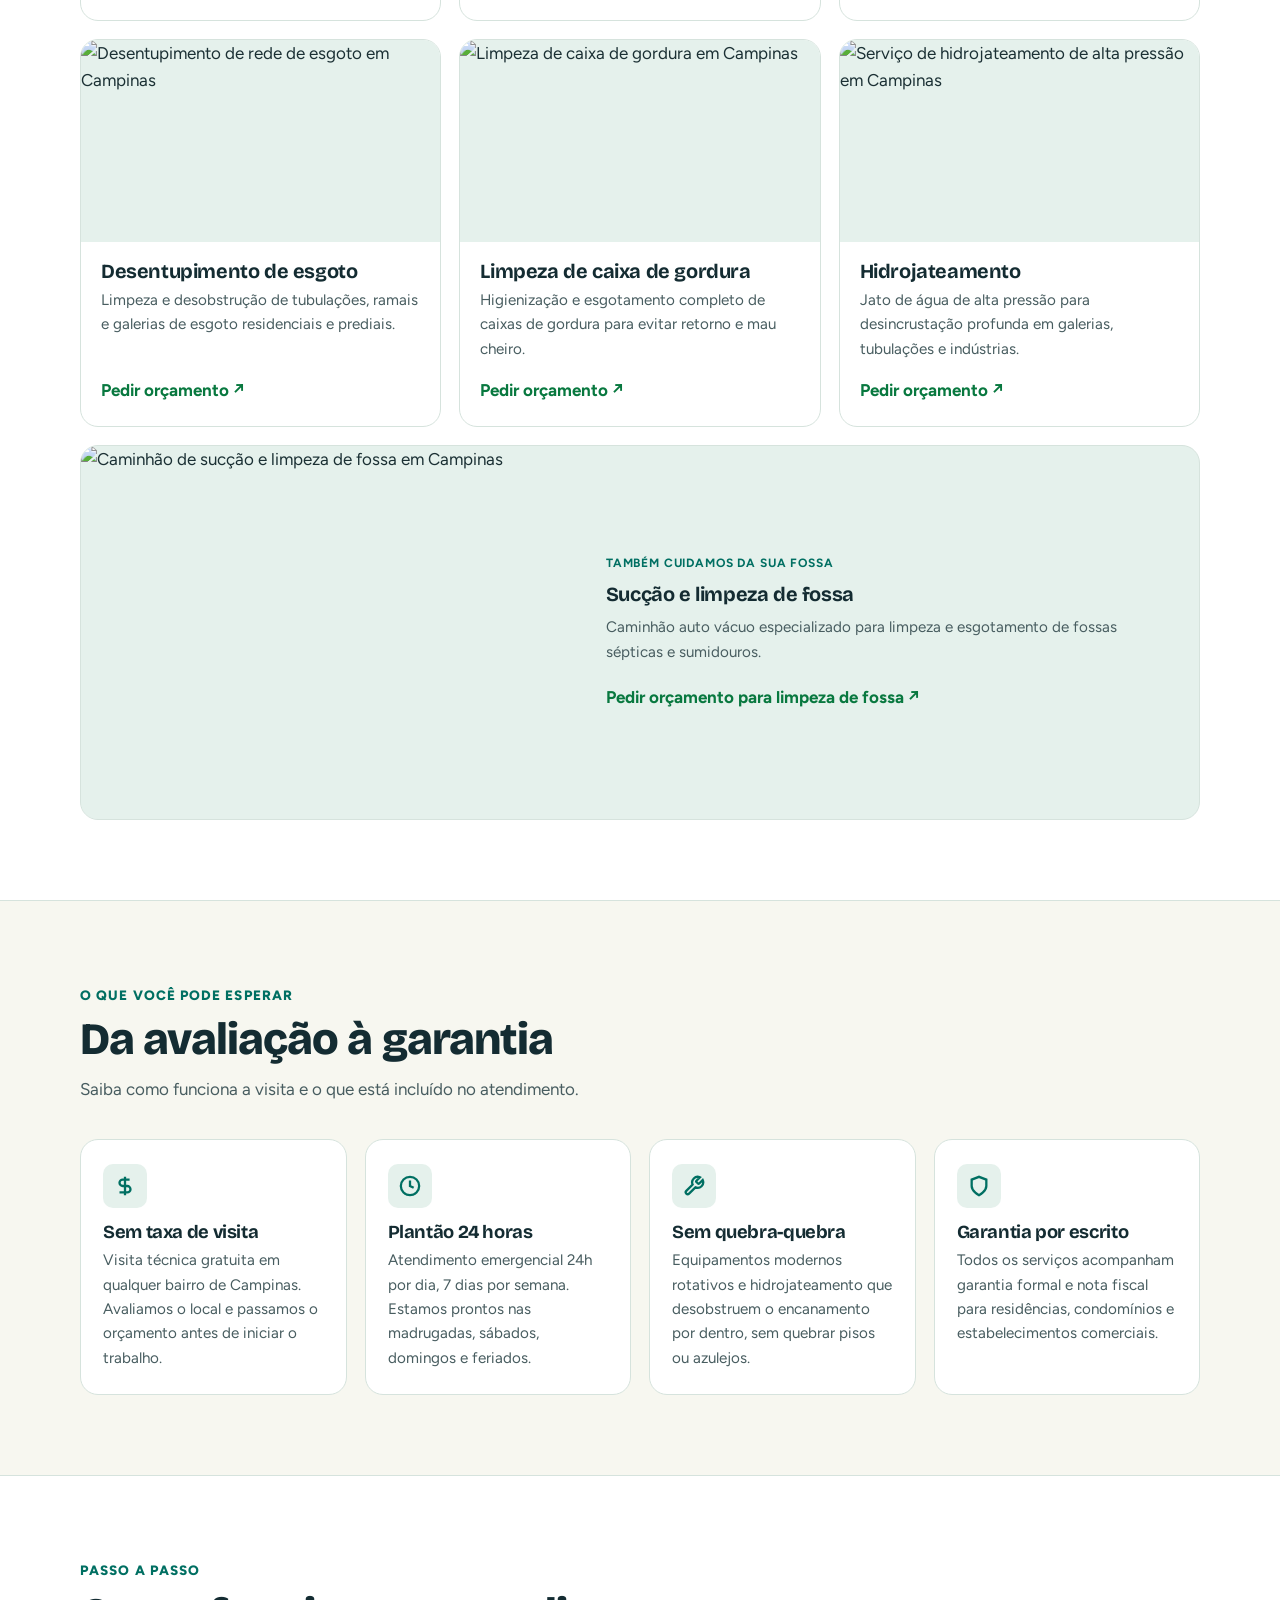
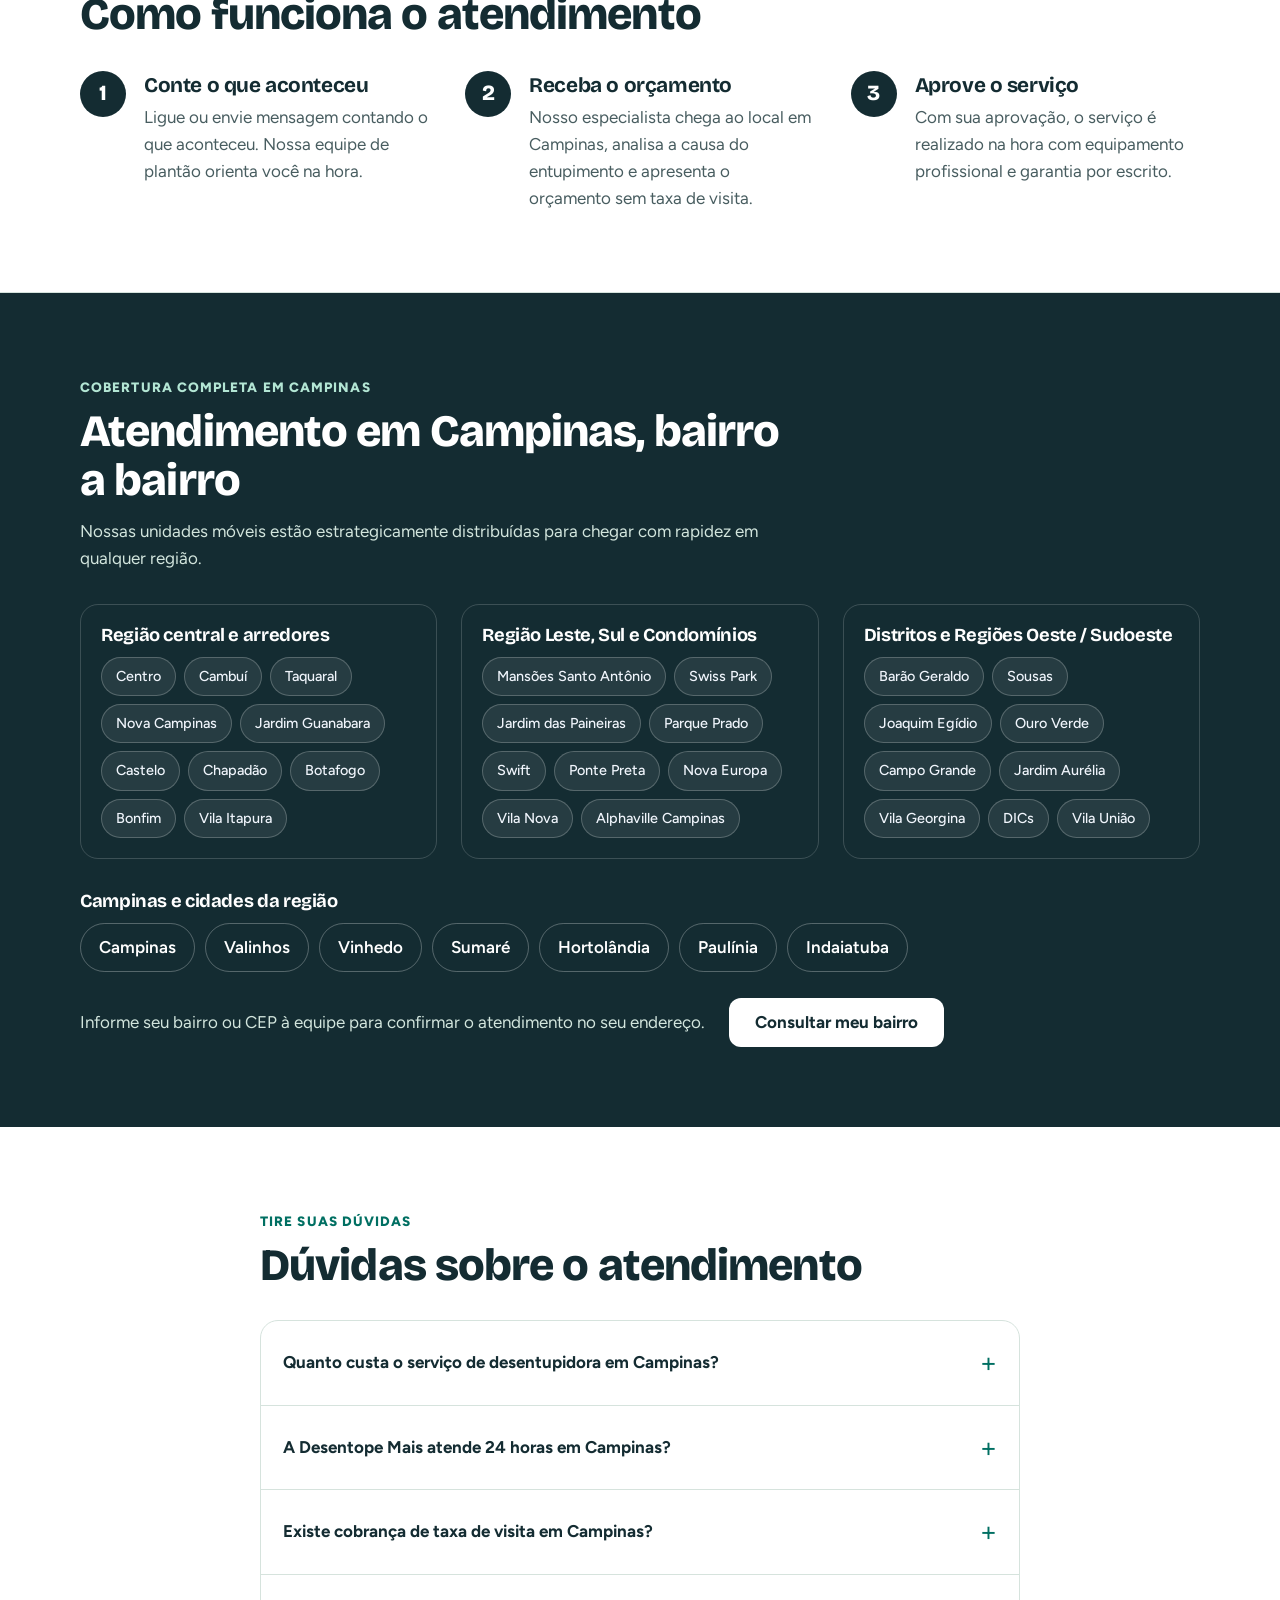
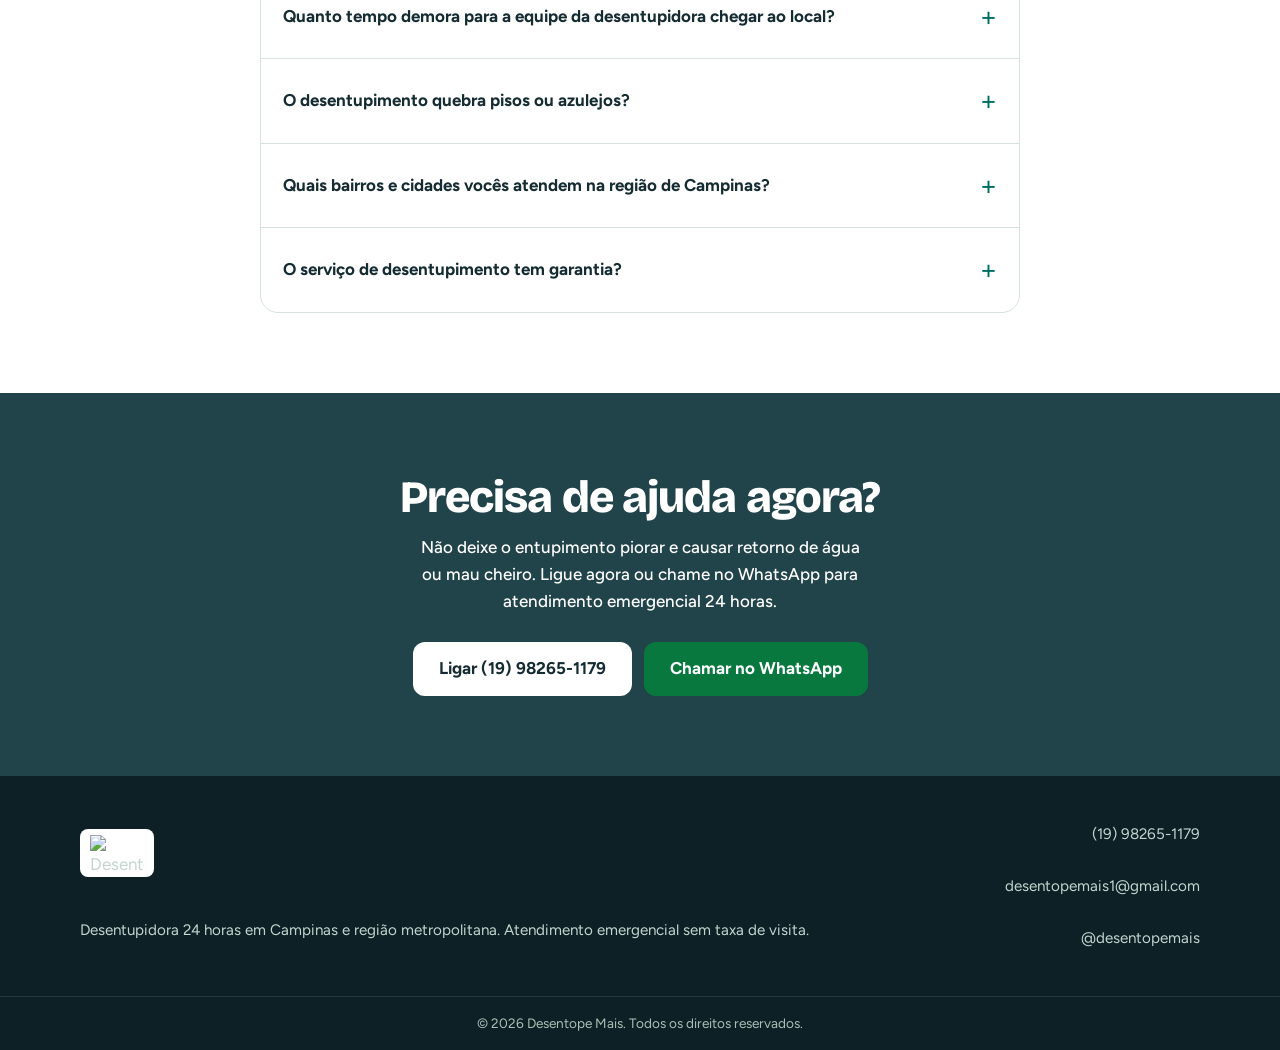
==== commit cddb9917: "Finaliza os ajustes do site Desentope Mais Campinas" ====
--- a/index.html
+++ b/index.html
@@ -1,6 +1,8 @@
 <!DOCTYPE html>
 <html lang="pt-BR">
 <head>
+<meta charset="UTF-8">
+<meta name="viewport" content="width=device-width, initial-scale=1.0, viewport-fit=cover">
 <!-- Google tag (gtag.js) -->
 <script async src="https://www.googletagmanager.com/gtag/js?id=AW-18498129474"></script>
 <script>
@@ -9,8 +11,6 @@
 gtag('js', new Date());
 gtag('config', 'AW-18498129474');
 </script>
-<meta charset="UTF-8">
-<meta name="viewport" content="width=device-width, initial-scale=1.0">
 <title>Desentupidora em Campinas 24 Horas | Desentope Mais | Sem Taxa de Visita</title>
 <meta name="description" content="Desentupidora em Campinas 24 horas. Atendimento emergencial em todos os bairros e região. Desentupimento de vaso, pia, ralo, esgoto, caixa de gordura e hidrojateamento. Sem taxa de visita e garantia por escrito. Chame no WhatsApp!">
 <meta name="keywords" content="desentupidora em campinas, desentupidora 24 horas campinas, desentupimento campinas, desentupidora campinas preço, desentupimento de esgoto campinas, desentupimento de pia campinas, desentupimento de vaso campinas, limpeza de caixa de gordura campinas, hidrojateamento campinas, desentupidora cambuí, desentupidora taquaral, desentupidora barão geraldo">
@@ -237,9 +237,9 @@
     <a href="#topo" class="logo" aria-label="Desentope Mais Campinas, início"><img src="imagens/logo.jpg" alt="" width="66" height="44"><span>Desentope Mais <small>Campinas</small></span></a>
     <nav id="menu" class="nav" aria-label="Navegação principal">
       <a href="#servicos">Serviços</a>
-      <a href="#diferenciais">Diferenciais</a>
+      <a href="#diferenciais">Visita e garantia</a>
       <a href="#como-funciona">Como funciona</a>
-      <a href="#cidades">Bairros e Cidades</a>
+      <a href="#cidades">Onde atendemos</a>
       <a href="#faq">Dúvidas</a>
     </nav>
     <div class="header-actions">
@@ -253,16 +253,31 @@
 
   <section id="topo" class="hero">
     <div class="container hero-grid">
-      <div>
+      <div class="hero-copy">
         <span class="hero-tag">Plantão 24h · Campinas e região</span>
         <h1>Desentupidora em Campinas <span>24 horas</span></h1>
-        <p class="hero-lede">Pia, vaso, ralo ou esgoto entupido? Conte o que aconteceu e informe seu bairro. A equipe avalia o problema no local e apresenta o orçamento antes do serviço, sem taxa de visita.</p>
-
-        <div class="problem-picker">
-          <img class="picker-mascot" src="imagens/mascote-guia-320.png" alt="" width="320" height="389">
-          <p id="problema-label" class="problem-label">O que entupiu?</p>
-          <p class="picker-hint">Escolha uma opção para preparar sua mensagem.</p>
-          <ul class="chips" aria-labelledby="problema-label">
+        <p class="hero-lede">Pia, vaso, ralo ou esgoto entupido? Fale com a equipe de plantão e informe seu bairro. O orçamento é apresentado no local, antes de começar.</p>
+        <p class="hero-assurance"><svg viewBox="0 0 24 24" fill="none" stroke="currentColor" stroke-width="2" aria-hidden="true"><path d="m5 12 4 4L19 6"/></svg>Sem taxa de visita. Serviço com sua aprovação.</p>
+
+        <div class="hero-actions">
+          <a target="_blank" rel="noopener" id="hero-wa" href="https://wa.me/5519982651179?text=Ol%C3%A1!%20Gostaria%20de%20solicitar%20um%20or%C3%A7amento%20para%20desentupimento%20em%20Campinas." class="btn btn-wa" data-track="whatsapp" data-use-selection data-msg="Olá! Gostaria de solicitar um orçamento para desentupimento em Campinas.">
+            <svg viewBox="0 0 24 24" fill="currentColor" aria-hidden="true"><path d="M12 2a10 10 0 0 0-8.6 15.1L2 22l5-1.3A10 10 0 1 0 12 2Zm5.3 14.1c-.2.6-1.3 1.2-1.8 1.2-.5.1-1 .2-3.3-.7-2.8-1.1-4.6-4-4.7-4.2-.1-.2-1.1-1.5-1.1-2.8s.7-2 1-2.3c.2-.3.5-.3.7-.3h.5c.2 0 .4 0 .6.5l.8 2c.1.2.1.4 0 .5l-.4.6c-.1.2-.3.3-.1.6.2.3.8 1.3 1.7 2.1 1.2 1 2.1 1.4 2.4 1.5.3.1.5.1.6-.1l.9-1.1c.2-.3.4-.2.6-.1l1.9.9c.3.1.5.2.5.3.1.2.1.8-.1 1.4Z"/></svg>
+            Chamar no WhatsApp
+          </a>
+          <a href="tel:+5519982651179" class="btn btn-call" data-track="call">
+            <svg viewBox="0 0 24 24" fill="currentColor" aria-hidden="true"><path d="M6.6 10.8a15 15 0 0 0 6.6 6.6l2.2-2.2c.3-.3.7-.4 1-.2 1.1.4 2.3.6 3.6.6.6 0 1 .4 1 1V20c0 .6-.4 1-1 1A17 17 0 0 1 3 4c0-.6.4-1 1-1h3.5c.6 0 1 .4 1 1 0 1.3.2 2.5.6 3.6.1.3 0 .7-.2 1l-2.3 2.2Z"/></svg>
+            Ligar agora
+          </a>
+        </div>
+        <p class="hero-note">Atendimento para casas, condomínios e empresas.</p>
+
+        <div class="problem-picker" role="group" aria-labelledby="problema-label" aria-describedby="problema-dica">
+          <img class="picker-mascot" src="imagens/mascote-guia-320.png" alt="" width="320" height="389" decoding="async">
+          <div class="picker-heading">
+            <p id="problema-label" class="problem-label">O que entupiu por aí?</p>
+            <p id="problema-dica" class="picker-hint">Escolha o problema e toque em “Chamar no WhatsApp”.</p>
+          </div>
+          <ul class="chips">
             <li><button type="button" class="chip" aria-pressed="false" data-msg="Olá! Estou com o vaso sanitário entupido em Campinas. Podem me atender?" data-label="vaso sanitário entupido">Vaso sanitário</button></li>
             <li><button type="button" class="chip" aria-pressed="false" data-msg="Olá! Estou com a pia entupida em Campinas. Podem me atender?" data-label="pia entupida">Pia</button></li>
             <li><button type="button" class="chip" aria-pressed="false" data-msg="Olá! Estou com um ralo entupido em Campinas. Podem me atender?" data-label="ralo entupido">Ralo</button></li>
@@ -270,28 +285,22 @@
             <li><button type="button" class="chip" aria-pressed="false" data-msg="Olá! Preciso de limpeza de caixa de gordura em Campinas. Podem me atender?" data-label="limpeza de caixa de gordura">Caixa de gordura</button></li>
             <li><button type="button" class="chip" aria-pressed="false" data-msg="Olá! Estou com um problema de entupimento em Campinas. Podem me atender?" data-label="outro entupimento">Outro problema</button></li>
           </ul>
-        </div>
-
-        <div class="hero-actions">
-          <a id="hero-wa" href="https://wa.me/5519982651179" class="btn btn-wa" data-track="whatsapp" data-msg="Olá! Gostaria de solicitar um orçamento para desentupimento em Campinas.">
-            <svg viewBox="0 0 24 24" fill="currentColor" aria-hidden="true"><path d="M12 2a10 10 0 0 0-8.6 15.1L2 22l5-1.3A10 10 0 1 0 12 2Zm5.3 14.1c-.2.6-1.3 1.2-1.8 1.2-.5.1-1 .2-3.3-.7-2.8-1.1-4.6-4-4.7-4.2-.1-.2-1.1-1.5-1.1-2.8s.7-2 1-2.3c.2-.3.5-.3.7-.3h.5c.2 0 .4 0 .6.5l.8 2c.1.2.1.4 0 .5l-.4.6c-.1.2-.3.3-.1.6.2.3.8 1.3 1.7 2.1 1.2 1 2.1 1.4 2.4 1.5.3.1.5.1.6-.1l.9-1.1c.2-.3.4-.2.6-.1l1.9.9c.3.1.5.2.5.3.1.2.1.8-.1 1.4Z"/></svg>
-            Chamar no WhatsApp
-          </a>
-          <a href="tel:+5519982651179" class="btn btn-call" data-track="call">
-            <svg viewBox="0 0 24 24" fill="currentColor" aria-hidden="true"><path d="M6.6 10.8a15 15 0 0 0 6.6 6.6l2.2-2.2c.3-.3.7-.4 1-.2 1.1.4 2.3.6 3.6.6.6 0 1 .4 1 1V20c0 .6-.4 1-1 1A17 17 0 0 1 3 4c0-.6.4-1 1-1h3.5c.6 0 1 .4 1 1 0 1.3.2 2.5.6 3.6.1.3 0 .7-.2 1l-2.3 2.2Z"/></svg>
-            Ligar agora
-          </a>
-        </div>
-        <p id="hero-note" class="hero-note" aria-live="polite">Se preferir, fale diretamente com a equipe de plantão.</p>
-      </div>
-
-      <figure class="hero-photo">
-        <img src="imagens/desentupimento_4.jpeg" alt="Equipamento de hidrojateamento da Desentope Mais" width="720" height="1600" loading="lazy">
-        <figcaption>
-          <span>Atendimento em Campinas</span>
-          <strong>Casas, condomínios e empresas</strong>
-        </figcaption>
-      </figure>
+          <p id="picker-note" class="picker-note" aria-live="polite">Sua escolha prepara a mensagem para o WhatsApp.</p>
+        </div>
+      </div>
+
+      <div class="hero-visual">
+        <div class="mascot-stage">
+          <p class="visual-kicker">Pode chamar a Desentope Mais.</p>
+          <img class="hero-mascot" src="imagens/mascote-guia-320.png" alt="" width="320" height="389" fetchpriority="high" decoding="async">
+          <div class="visit-note"><span>Primeiro, a avaliação.</span><strong>Depois, você aprova.</strong></div>
+          <span class="visual-stamp">Campinas<br><strong>24 horas</strong></span>
+        </div>
+        <figure class="hero-photo">
+          <img src="imagens/desentupimento_4.jpeg" alt="Hidrojateamento de uma caixa de inspeção" width="720" height="1600" loading="lazy" decoding="async">
+          <figcaption><span>Serviço em ação</span><strong>Hidrojateamento profissional</strong></figcaption>
+        </figure>
+      </div>
     </div>
   </section>
 
@@ -315,33 +324,33 @@
       </div>
 
       <div class="services-grid">
-        <a class="service" href="https://wa.me/5519982651179" data-track="whatsapp" data-msg="Olá! Gostaria de um orçamento de desentupimento de vaso sanitário em Campinas.">
+        <a target="_blank" rel="noopener" class="service" href="https://wa.me/5519982651179?text=Ol%C3%A1!%20Gostaria%20de%20um%20or%C3%A7amento%20de%20desentupimento%20de%20vaso%20sanit%C3%A1rio%20em%20Campinas." data-track="whatsapp" data-msg="Olá! Gostaria de um orçamento de desentupimento de vaso sanitário em Campinas.">
           <img src="imagens/desentupimento_1.jpeg" alt="Desentupimento de vaso sanitário em Campinas" width="720" height="1600" loading="lazy">
-          <div class="service-body"><h3>Desentupimento de Vasos Sanitários</h3><p>Desobstrução rápida com equipamento rotativo sem quebrar ou danificar a louça sanitária.</p><span class="service-cta">Pedir orçamento</span></div>
-        </a>
-        <a class="service" href="https://wa.me/5519982651179" data-track="whatsapp" data-msg="Olá! Gostaria de um orçamento de desentupimento de pia em Campinas.">
+          <div class="service-body"><h3>Desentupimento de vasos sanitários</h3><p>Desobstrução rápida com equipamento rotativo sem quebrar ou danificar a louça sanitária.</p><span class="service-cta">Pedir orçamento</span></div>
+        </a>
+        <a target="_blank" rel="noopener" class="service" href="https://wa.me/5519982651179?text=Ol%C3%A1!%20Gostaria%20de%20um%20or%C3%A7amento%20de%20desentupimento%20de%20pia%20em%20Campinas." data-track="whatsapp" data-msg="Olá! Gostaria de um orçamento de desentupimento de pia em Campinas.">
           <img src="imagens/desentupimento_2.jpeg" alt="Desentupimento de pia em Campinas" width="720" height="1600" loading="lazy">
-          <div class="service-body"><h3>Desentupimento de Pias</h3><p>Remoção completa de gordura e resíduos em pias de cozinha e banheiro, restaurando a vazão original.</p><span class="service-cta">Pedir orçamento</span></div>
-        </a>
-        <a class="service" href="https://wa.me/5519982651179" data-track="whatsapp" data-msg="Olá! Gostaria de um orçamento de desentupimento de ralos em Campinas.">
+          <div class="service-body"><h3>Desentupimento de pias</h3><p>Remoção completa de gordura e resíduos em pias de cozinha e banheiro, restaurando a vazão original.</p><span class="service-cta">Pedir orçamento</span></div>
+        </a>
+        <a target="_blank" rel="noopener" class="service" href="https://wa.me/5519982651179?text=Ol%C3%A1!%20Gostaria%20de%20um%20or%C3%A7amento%20de%20desentupimento%20de%20ralos%20em%20Campinas." data-track="whatsapp" data-msg="Olá! Gostaria de um orçamento de desentupimento de ralos em Campinas.">
           <img src="imagens/desentupimento_7.jpeg" alt="Desentupimento de ralo em Campinas" width="720" height="1600" loading="lazy">
-          <div class="service-body"><h3>Desentupimento de Ralos</h3><p>Desobstrução de ralos em banheiros, quintais, sacadas e garagens. Fim do mau cheiro.</p><span class="service-cta">Pedir orçamento</span></div>
-        </a>
-        <a class="service" href="https://wa.me/5519982651179" data-track="whatsapp" data-msg="Olá! Gostaria de um orçamento de desentupimento de esgoto em Campinas.">
+          <div class="service-body"><h3>Desentupimento de ralos</h3><p>Desobstrução de ralos em banheiros, quintais, sacadas e garagens. Fim do mau cheiro.</p><span class="service-cta">Pedir orçamento</span></div>
+        </a>
+        <a target="_blank" rel="noopener" class="service" href="https://wa.me/5519982651179?text=Ol%C3%A1!%20Gostaria%20de%20um%20or%C3%A7amento%20de%20desentupimento%20de%20esgoto%20em%20Campinas." data-track="whatsapp" data-msg="Olá! Gostaria de um orçamento de desentupimento de esgoto em Campinas.">
           <img src="imagens/desentupimento_5.jpeg" alt="Desentupimento de rede de esgoto em Campinas" width="720" height="1600" loading="lazy">
-          <div class="service-body"><h3>Desentupimento de Esgoto</h3><p>Limpeza e desobstrução de tubulações, ramais e galerias de esgoto residenciais e prediais.</p><span class="service-cta">Pedir orçamento</span></div>
-        </a>
-        <a class="service" href="https://wa.me/5519982651179" data-track="whatsapp" data-msg="Olá! Gostaria de um orçamento de limpeza de caixa de gordura em Campinas.">
+          <div class="service-body"><h3>Desentupimento de esgoto</h3><p>Limpeza e desobstrução de tubulações, ramais e galerias de esgoto residenciais e prediais.</p><span class="service-cta">Pedir orçamento</span></div>
+        </a>
+        <a target="_blank" rel="noopener" class="service" href="https://wa.me/5519982651179?text=Ol%C3%A1!%20Gostaria%20de%20um%20or%C3%A7amento%20de%20limpeza%20de%20caixa%20de%20gordura%20em%20Campinas." data-track="whatsapp" data-msg="Olá! Gostaria de um orçamento de limpeza de caixa de gordura em Campinas.">
           <img src="imagens/desentupimento_6.jpeg" alt="Limpeza de caixa de gordura em Campinas" width="720" height="1600" loading="lazy">
-          <div class="service-body"><h3>Limpeza de Caixa de Gordura</h3><p>Higienização e esgotamento completo de caixas de gordura para evitar retorno e mau cheiro.</p><span class="service-cta">Pedir orçamento</span></div>
-        </a>
-        <a class="service" href="https://wa.me/5519982651179" data-track="whatsapp" data-msg="Olá! Gostaria de um orçamento de hidrojateamento em Campinas.">
+          <div class="service-body"><h3>Limpeza de caixa de gordura</h3><p>Higienização e esgotamento completo de caixas de gordura para evitar retorno e mau cheiro.</p><span class="service-cta">Pedir orçamento</span></div>
+        </a>
+        <a target="_blank" rel="noopener" class="service" href="https://wa.me/5519982651179?text=Ol%C3%A1!%20Gostaria%20de%20um%20or%C3%A7amento%20de%20hidrojateamento%20em%20Campinas." data-track="whatsapp" data-msg="Olá! Gostaria de um orçamento de hidrojateamento em Campinas.">
           <img src="imagens/desentupimento_4.jpeg" alt="Serviço de hidrojateamento de alta pressão em Campinas" width="720" height="1600" loading="lazy">
           <div class="service-body"><h3>Hidrojateamento</h3><p>Jato de água de alta pressão para desincrustação profunda em galerias, tubulações e indústrias.</p><span class="service-cta">Pedir orçamento</span></div>
         </a>
-        <a class="service" href="https://wa.me/5519982651179" data-track="whatsapp" data-msg="Olá! Gostaria de um orçamento de sucção de fossa em Campinas.">
+        <a target="_blank" rel="noopener" class="service service-featured" href="https://wa.me/5519982651179?text=Ol%C3%A1!%20Gostaria%20de%20um%20or%C3%A7amento%20de%20suc%C3%A7%C3%A3o%20de%20fossa%20em%20Campinas." data-track="whatsapp" data-msg="Olá! Gostaria de um orçamento de sucção de fossa em Campinas.">
           <img src="imagens/desentupimento_3.jpeg" alt="Caminhão de sucção e limpeza de fossa em Campinas" width="720" height="910" loading="lazy">
-          <div class="service-body"><h3>Sucção e Limpeza de Fossa</h3><p>Caminhão auto vácuo especializado para limpeza e esgotamento de fossas sépticas e sumidouros.</p><span class="service-cta">Pedir orçamento</span></div>
+          <div class="service-body"><span class="service-eyebrow">Também cuidamos da sua fossa</span><h3>Sucção e limpeza de fossa</h3><p>Caminhão auto vácuo especializado para limpeza e esgotamento de fossas sépticas e sumidouros.</p><span class="service-cta">Pedir orçamento para limpeza de fossa</span></div>
         </a>
       </div>
     </div>
@@ -360,7 +369,7 @@
           <div class="feature-icon" aria-hidden="true">
             <svg viewBox="0 0 24 24" fill="none" stroke="currentColor" stroke-width="2.5"><path d="M12 2v20M17 5H9.5a3.5 3.5 0 0 0 0 7h5a3.5 3.5 0 0 1 0 7H6"/></svg>
           </div>
-          <h3>Sem Taxa de Visita</h3>
+          <h3>Sem taxa de visita</h3>
           <p>Visita técnica gratuita em qualquer bairro de Campinas. Avaliamos o local e passamos o orçamento antes de iniciar o trabalho.</p>
         </div>
 
@@ -368,7 +377,7 @@
           <div class="feature-icon" aria-hidden="true">
             <svg viewBox="0 0 24 24" fill="none" stroke="currentColor" stroke-width="2.5"><circle cx="12" cy="12" r="10"/><polyline points="12 6 12 12 16 14"/></svg>
           </div>
-          <h3>Plantão 24 Horas</h3>
+          <h3>Plantão 24 horas</h3>
           <p>Atendimento emergencial 24h por dia, 7 dias por semana. Estamos prontos nas madrugadas, sábados, domingos e feriados.</p>
         </div>
 
@@ -376,7 +385,7 @@
           <div class="feature-icon" aria-hidden="true">
             <svg viewBox="0 0 24 24" fill="none" stroke="currentColor" stroke-width="2.5"><path d="M14.7 6.3a1 1 0 0 0 0 1.4l1.6 1.6a1 1 0 0 0 1.4 0l3.77-3.77a6 6 0 0 1-7.94 7.94l-6.91 6.91a2.12 2.12 0 0 1-3-3l6.91-6.91a6 6 0 0 1 7.94-7.94l-3.76 3.76z"/></svg>
           </div>
-          <h3>Sem Quebra-Quebra</h3>
+          <h3>Sem quebra-quebra</h3>
           <p>Equipamentos modernos rotativos e hidrojateamento que desobstruem o encanamento por dentro, sem quebrar pisos ou azulejos.</p>
         </div>
 
@@ -384,7 +393,7 @@
           <div class="feature-icon" aria-hidden="true">
             <svg viewBox="0 0 24 24" fill="none" stroke="currentColor" stroke-width="2.5"><path d="M12 22s8-4 8-10V5l-8-3-8 3v7c0 6 8 10 8 10z"/></svg>
           </div>
-          <h3>Garantia por Escrito</h3>
+          <h3>Garantia por escrito</h3>
           <p>Todos os serviços acompanham garantia formal e nota fiscal para residências, condomínios e estabelecimentos comerciais.</p>
         </div>
       </div>
@@ -399,15 +408,15 @@
       </div>
       <ol class="steps">
         <li>
-          <h3>Você chama no WhatsApp ou Telefone</h3>
+          <h3>Conte o que aconteceu</h3>
           <p>Ligue ou envie mensagem contando o que aconteceu. Nossa equipe de plantão orienta você na hora.</p>
         </li>
         <li>
-          <h3>Avaliação Técnica Gratuita</h3>
+          <h3>Receba o orçamento</h3>
           <p>Nosso especialista chega ao local em Campinas, analisa a causa do entupimento e apresenta o orçamento sem taxa de visita.</p>
         </li>
         <li>
-          <h3>Desentupimento Imediato com Garantia</h3>
+          <h3>Aprove o serviço</h3>
           <p>Com sua aprovação, o serviço é realizado na hora com equipamento profissional e garantia por escrito.</p>
         </li>
       </ol>
@@ -470,7 +479,7 @@
         </div>
       </div>
 
-      <h3 class="city-title">Cidades Vizinhas Atendidas na Região Metropolitana</h3>
+      <h3 class="city-title">Campinas e cidades da região</h3>
       <ul class="city-list">
         <li>Campinas</li>
         <li>Valinhos</li>
@@ -482,7 +491,7 @@
       </ul>
       <div class="areas-contact">
         <p>Informe seu bairro ou CEP à equipe para confirmar o atendimento no seu endereço.</p>
-        <a href="https://wa.me/5519982651179" class="btn btn-white" data-track="whatsapp" data-msg="Olá! Gostaria de confirmar o atendimento no meu bairro em Campinas. Meu bairro ou CEP é:">Consultar meu bairro</a>
+        <a target="_blank" rel="noopener" href="https://wa.me/5519982651179?text=Ol%C3%A1!%20Gostaria%20de%20confirmar%20o%20atendimento%20no%20meu%20bairro%20em%20Campinas.%20Meu%20bairro%20ou%20CEP%20%C3%A9%3A" class="btn btn-white" data-track="whatsapp" data-msg="Olá! Gostaria de confirmar o atendimento no meu bairro em Campinas. Meu bairro ou CEP é:">Consultar meu bairro</a>
       </div>
     </div>
   </section>
@@ -511,7 +520,7 @@
       <p>Não deixe o entupimento piorar e causar retorno de água ou mau cheiro. Ligue agora ou chame no WhatsApp para atendimento emergencial 24 horas.</p>
       <div class="final-actions">
         <a href="tel:+5519982651179" class="btn btn-white" data-track="call">Ligar (19) 98265-1179</a>
-        <a href="https://wa.me/5519982651179" class="btn btn-wa" data-track="whatsapp" data-msg="Olá! Preciso de um serviço de desentupimento em Campinas.">Chamar no WhatsApp</a>
+        <a target="_blank" rel="noopener" href="https://wa.me/5519982651179?text=Ol%C3%A1!%20Preciso%20de%20um%20servi%C3%A7o%20de%20desentupimento%20em%20Campinas." class="btn btn-wa" data-track="whatsapp" data-use-selection data-msg="Olá! Preciso de um serviço de desentupimento em Campinas.">Chamar no WhatsApp</a>
       </div>
     </div>
   </section>
@@ -533,10 +542,10 @@
   <div class="footer-legal">© 2026 Desentope Mais. Todos os direitos reservados.</div>
 </footer>
 
-<div class="mobile-bar">
+<nav class="mobile-bar" aria-label="Contato rápido">
   <a href="tel:+5519982651179" class="btn btn-navy" data-track="call">Ligar agora</a>
-  <a href="https://wa.me/5519982651179" class="btn btn-wa" data-track="whatsapp" data-msg="Olá! Preciso de um orçamento.">WhatsApp</a>
-</div>
+  <a target="_blank" rel="noopener" href="https://wa.me/5519982651179?text=Ol%C3%A1!%20Preciso%20de%20um%20or%C3%A7amento." class="btn btn-wa" data-track="whatsapp" data-use-selection data-msg="Olá! Preciso de um orçamento.">WhatsApp</a>
+</nav>
 
 <script src="script.js" defer></script>
 <script src="ads-tracking.js" defer></script>
--- a/style.css
+++ b/style.css
@@ -9,15 +9,16 @@
   --line: #d6e3dd;
   --wa: #08783f;
   --wa-hover: #076533;
-  --radius: 14px;
+  --radius: 18px;
   --font-display: "Bricolage Grotesque", "Segoe UI", system-ui, sans-serif;
   --font-body: "Figtree", "Segoe UI", system-ui, sans-serif;
 }
 
 *, *::before, *::after { box-sizing: border-box; }
-html { scroll-behavior: smooth; scroll-padding-top: 76px; }
+html { scroll-behavior: smooth; scroll-padding-top: 88px; }
 body {
   margin: 0;
+  padding-inline: env(safe-area-inset-left) env(safe-area-inset-right);
   padding-bottom: calc(76px + env(safe-area-inset-bottom));
   font-family: var(--font-body);
   font-size: 1.0625rem;
@@ -27,21 +28,23 @@
   -webkit-font-smoothing: antialiased;
 }
 img { display: block; max-width: 100%; }
+button { -webkit-tap-highlight-color: transparent; }
 a { color: inherit; }
 h1, h2, h3 { font-family: var(--font-display); line-height: 1.1; margin: 0; color: var(--navy); letter-spacing: -0.02em; }
 p { margin: 0; }
 
-:focus-visible { outline: 3px solid var(--blue); outline-offset: 3px; border-radius: 4px; }
-
-.container { width: min(1120px, 100% - 40px); margin-inline: auto; }
+:focus-visible { outline: 3px solid var(--blue); outline-offset: 4px; border-radius: 4px; }
+.areas :focus-visible, .final-cta :focus-visible, .site-footer :focus-visible { outline-color: #b3e6d4; }
+
+.container { width: min(1120px, 100% - 32px); margin-inline: auto; }
 .skip-link { position: absolute; left: -9999px; top: 8px; z-index: 100; background: #fff; color: var(--navy); padding: 12px 16px; border-radius: 8px; font-weight: 700; box-shadow: 0 4px 16px rgba(0,0,0,.2); }
-.skip-link:focus { left: 12px; }
+.skip-link:focus { left: max(12px, env(safe-area-inset-left)); }
 
 /* Botões */
 .btn {
   display: inline-flex; align-items: center; justify-content: center; gap: 10px;
-  min-height: 54px; padding: 0 26px; border-radius: 12px; border: 2px solid transparent;
-  font: 700 1.0625rem/1 var(--font-body); text-decoration: none; cursor: pointer;
+  min-height: 54px; padding: 12px 24px; border-radius: 12px; border: 2px solid transparent;
+  font: 700 1.0625rem/1.25 var(--font-body); text-decoration: none; cursor: pointer; text-align: center;
   transition: background-color .15s ease, border-color .15s ease, transform .1s ease;
 }
 .btn:active { transform: scale(0.98); }
@@ -57,69 +60,84 @@
 
 /* Cabeçalho */
 .site-header { position: sticky; top: 0; z-index: 40; background: rgba(255,255,255,.96); backdrop-filter: blur(8px); border-bottom: 1px solid var(--line); }
-.header-row { display: flex; align-items: center; justify-content: space-between; height: 68px; gap: 16px; }
-.logo { display: inline-flex; align-items: center; gap: 9px; color: var(--navy); text-decoration: none; font-weight: 800; line-height: 1.1; }
-.logo img { height: 40px; width: auto; }
-.logo small { display: block; margin-top: 3px; color: var(--blue); text-transform: uppercase; letter-spacing: .1em; }
+.header-row { display: flex; align-items: center; justify-content: space-between; height: 72px; gap: 16px; }
+.logo { display: inline-flex; flex: none; align-items: center; gap: 9px; color: var(--navy); text-decoration: none; font-weight: 800; font-size: 1rem; line-height: 1.1; }
+.logo img { height: 36px; width: auto; }
+.logo small { display: block; margin-top: 4px; color: var(--blue); font-size: .68rem; text-transform: uppercase; letter-spacing: .16em; }
 .nav { display: none; }
-.nav a { text-decoration: none; font-weight: 600; color: var(--navy); padding: 8px 4px; }
+.nav a { text-decoration: none; font-weight: 600; color: var(--navy); padding: 8px 4px; white-space: nowrap; }
 .nav a:hover { color: var(--blue); }
-.header-actions { display: flex; align-items: center; gap: 10px; }
+.header-actions { display: flex; flex: none; align-items: center; gap: 10px; }
 .header-phone { display: none; }
 .menu-toggle { width: 44px; height: 44px; border: 1px solid var(--line); background: #fff; border-radius: 10px; font-size: 1.3rem; color: var(--navy); cursor: pointer; }
-.nav.is-open { display: flex; flex-direction: column; position: absolute; left: 0; right: 0; top: 68px; background: #fff; padding: 12px 20px 16px; border-bottom: 1px solid var(--line); box-shadow: 0 16px 30px rgba(7,30,66,.1); }
-.nav.is-open a { padding: 12px 0; }
 
 /* Plantão em Campinas */
 .hero {
-  background: radial-gradient(ellipse at 90% 10%, #dceee6, transparent 52%), var(--paper);
+  background: var(--paper);
   border-bottom: 1px solid var(--line);
 }
-.hero-grid { display: grid; gap: 32px; padding-block: 42px 48px; }
+.hero-grid { display: grid; gap: 32px; padding-block: 36px 40px; }
+.hero-copy { min-width: 0; }
 .hero-tag {
   display: inline-flex;
   align-items: center;
-  gap: 8px;
+  gap: 10px;
   margin-bottom: 16px;
   color: var(--blue);
-  font-size: .83rem;
+  font-size: .75rem;
   font-weight: 700;
-  letter-spacing: .07em;
+  letter-spacing: .06em;
   text-transform: uppercase;
 }
-.hero-tag::before { content: ""; width: 9px; height: 9px; border-radius: 50%; background: currentColor; }
-.hero h1 { font-size: clamp(2.25rem, 6vw, 4.65rem); font-weight: 800; max-width: 13ch; }
+.hero-tag::before { content: ""; flex: none; width: 8px; height: 8px; border-radius: 50%; background: currentColor; box-shadow: 0 0 0 5px var(--water); }
+.hero h1 { font-size: clamp(2.15rem, 5.6vw, 4.15rem); font-weight: 800; max-width: 15ch; line-height: 1.04; }
 .hero h1 span { color: var(--blue); white-space: nowrap; }
 .hero-lede { margin-top: 16px; max-width: 52ch; color: var(--muted); }
+.hero-assurance { display: flex; align-items: flex-start; gap: 8px; margin-top: 14px; color: var(--blue); font-size: .9rem; font-weight: 700; }
+.hero-assurance svg { width: 20px; height: 20px; flex: none; margin-top: 2px; }
 .problem-picker {
   display: grid;
-  grid-template-columns: minmax(0, 1fr) auto;
+  grid-template-columns: 76px minmax(0, 1fr);
+  align-items: center;
+  column-gap: 12px;
   margin-top: 24px;
-  padding: 14px 16px;
+  padding: 16px;
   border: 1px solid var(--line);
   border-radius: var(--radius);
   background: #fff;
-  max-width: 32rem;
-}
-.picker-mascot { grid-column: 2; grid-row: 1 / span 2; align-self: center; width: 50px; height: auto; margin-left: 8px; }
-.picker-hint { color: var(--muted); font-size: .9rem; }
+  max-width: 36rem;
+}
+.picker-mascot { width: 76px; height: auto; }
+.picker-hint { margin-top: 4px; color: var(--muted); font-size: .85rem; line-height: 1.5; }
 .problem-picker .chips { grid-column: 1 / -1; }
-.problem-label { font-weight: 700; color: var(--navy); }
-.chips { display: flex; flex-wrap: wrap; gap: 6px; margin: 8px 0 0; padding: 0; list-style: none; }
+.problem-label { font: 700 1.2rem/1.2 var(--font-display); color: var(--navy); }
+.chips { display: flex; flex-wrap: wrap; gap: 8px; margin: 14px 0 0; padding: 0; list-style: none; }
 .chip {
-  min-height: 44px; padding: 0 12px; border-radius: 8px; cursor: pointer;
+  min-height: 44px; padding: 10px 12px; border-radius: 8px; cursor: pointer;
   border: 1px solid var(--line); background: var(--paper); color: var(--ink);
-  font: 700 .92rem/1 var(--font-body); transition: background-color .15s ease, border-color .15s ease;
-}
-.chip:hover { border-color: var(--blue); }
+  font: 600 .875rem/1.3 var(--font-body); transition: background-color .15s ease, border-color .15s ease;
+}
+.chip:hover { border-color: var(--blue); background: var(--water); }
 .chip[aria-pressed="true"] { background: var(--navy); color: #fff; border-color: var(--navy); }
-.hero-actions { display: grid; gap: 10px; margin-top: 16px; }
-.hero-note { margin-top: 10px; min-height: 1.6em; font-size: .92rem; color: var(--muted); }
-.hero-photo { display: none; }
-.hero-photo img { width: 100%; height: 100%; object-fit: cover; object-position: center 50%; }
-.hero-photo figcaption { position: absolute; inset: auto 0 0; padding: 46px 24px 22px; background: linear-gradient(transparent, #142c32 78%); color: #fff; }
-.hero-photo figcaption span { display: block; color: #b3e6d4; font-size: .85rem; }
-.hero-photo figcaption strong { font: 700 1.4rem/1.15 var(--font-display); }
+.picker-note { grid-column: 1 / -1; margin-top: 12px; font-size: .8rem; line-height: 1.45; color: var(--muted); }
+.hero-actions { display: flex; flex-wrap: wrap; gap: 10px; margin-top: 22px; }
+.hero-actions .btn-wa { flex: 1 1 220px; }
+.hero-actions .btn-call { flex: 1 1 150px; }
+.hero-note { margin-top: 10px; font-size: .83rem; line-height: 1.5; color: var(--muted); }
+.hero-visual { display: none; }
+.mascot-stage { position: relative; display: grid; justify-items: center; overflow: hidden; padding: 26px 28px 0; border-radius: 120px 120px 24px 24px; background: var(--water); border: 1px solid var(--line); }
+.visual-kicker { position: relative; z-index: 1; text-align: center; font-size: .83rem; font-weight: 700; color: var(--blue); }
+.hero-mascot { width: 270px; height: auto; margin-top: 14px; }
+.visit-note { position: relative; z-index: 1; justify-self: stretch; margin: -28px -8px 22px; padding: 16px 20px; background: var(--navy); color: #fff; border-radius: 12px; }
+.visit-note span { display: block; font-size: .85rem; color: #c7e6da; }
+.visit-note strong { display: block; font: 700 1.45rem/1.3 var(--font-display); }
+.visual-stamp { position: absolute; right: 20px; top: 112px; display: grid; place-content: center; width: 86px; height: 86px; border-radius: 50%; background: #fff; border: 1px solid var(--line); color: var(--blue); text-align: center; font-size: .75rem; line-height: 1.45; transform: rotate(8deg); }
+.visual-stamp strong { font-size: .95rem; }
+.hero-photo { display: grid; grid-template-columns: 112px minmax(0, 1fr); gap: 18px; align-items: center; margin: 16px 0 0; overflow: hidden; border: 1px solid var(--line); border-radius: 16px; background: #fff; }
+.hero-photo img { width: 112px; height: 112px; object-fit: cover; object-position: center 50%; }
+.hero-photo figcaption { padding: 14px 18px 14px 0; }
+.hero-photo figcaption span { display: block; margin-bottom: 5px; color: var(--blue); font-size: .75rem; font-weight: 700; text-transform: uppercase; letter-spacing: .06em; }
+.hero-photo figcaption strong { color: var(--navy); font: 700 1.2rem/1.2 var(--font-display); }
 
 .trust { background: var(--water); border-bottom: 1px solid var(--line); }
 .trust-list { display: grid; grid-template-columns: 1fr 1fr; gap: 14px 20px; list-style: none; margin: 0; padding: 20px 0; font-weight: 700; color: var(--navy); font-size: .98rem; }
@@ -127,7 +145,7 @@
 .trust-list svg { width: 20px; height: 20px; flex: none; margin-top: 2px; color: var(--blue); }
 
 /* Seções */
-.section { padding-block: 64px; }
+.section { padding-block: 56px; }
 .section-head { max-width: 44rem; }
 .section-kicker {
   display: inline-block;
@@ -151,20 +169,23 @@
 .service:hover {
   transform: translateY(-3px);
   box-shadow: 0 12px 28px rgba(7, 30, 66, 0.08);
-  border-color: #bcd0e6;
+  border-color: var(--blue);
 }
 .service img { width: 100%; height: auto; aspect-ratio: 16 / 9; object-fit: cover; background: var(--water); }
 .service-body { display: flex; flex-direction: column; gap: 6px; padding: 18px 20px 22px; flex: 1; }
 .service h3 { font-size: 1.25rem; font-weight: 700; }
 .service p { color: var(--muted); font-size: .95rem; }
 .service-cta { margin-top: auto; padding-top: 10px; font-weight: 700; color: var(--wa); }
+.service-cta::after { content: " \2197"; display: inline-block; margin-left: 4px; }
+.service-eyebrow { color: var(--blue); text-transform: uppercase; letter-spacing: .07em; font-size: .75rem; font-weight: 700; }
+.service-featured { background: var(--water); }
 .service:hover .service-cta { text-decoration: underline; text-underline-offset: 4px; }
 
 /* Diferenciais / Por que escolher */
-.features-section { background: #fff; }
+.features-section { background: var(--paper); border-top: 1px solid var(--line); }
 .features-grid { display: grid; gap: 18px; margin-top: 36px; }
 .feature-card {
-  background: var(--paper); border: 1px solid var(--line); border-radius: var(--radius);
+  background: #fff; border: 1px solid var(--line); border-radius: var(--radius);
   padding: 24px 22px; transition: transform .2s ease, box-shadow .2s ease;
 }
 .feature-card:hover {
@@ -180,7 +201,7 @@
 .feature-card p { color: var(--muted); font-size: .95rem; }
 
 /* Como funciona */
-.steps-section { background: var(--paper); border-block: 1px solid var(--line); }
+.steps-section { background: #fff; border-block: 1px solid var(--line); }
 .steps { display: grid; gap: 28px; margin: 36px 0 0; padding: 0; list-style: none; counter-reset: step; }
 .steps li { counter-increment: step; padding-left: 64px; position: relative; }
 .steps li::before {
@@ -217,36 +238,46 @@
 .faq-item + .faq-item { border-top: 1px solid var(--line); }
 .faq-item summary { display: flex; align-items: center; justify-content: space-between; gap: 18px; padding: 20px 0; cursor: pointer; list-style: none; font-weight: 700; color: var(--navy); }
 .faq-item summary::-webkit-details-marker { display: none; }
-.faq-icon { font-size: 1.7rem; font-weight: 400; color: var(--blue); transition: transform .2s ease; }
+.faq-icon { flex: none; font-size: 1.7rem; font-weight: 400; color: var(--blue); transition: transform .2s ease; }
 .faq-item[open] .faq-icon { transform: rotate(45deg); }
 .faq-item p { padding: 0 0 20px; color: var(--muted); max-width: 62ch; }
 
 /* CTA final */
-.final-cta { background: var(--blue); color: #fff; text-align: center; }
+.final-cta { background: var(--navy-2); color: #fff; text-align: center; }
 .final-cta h2 { color: #fff; font-size: clamp(1.9rem, 5vw, 2.8rem); font-weight: 800; }
 .final-cta p { margin: 12px auto 0; max-width: 40ch; color: #ffffff; font-weight: 500; }
 .final-actions { display: grid; gap: 12px; justify-content: center; margin-top: 26px; }
 
 /* Rodapé */
-.site-footer { background: #040f21; color: #b6c5da; }
+.site-footer { background: #0d2025; color: #c4d5cf; }
 .footer-row { display: grid; gap: 22px; padding-block: 36px; }
 .footer-logo { display: inline-block; background: #fff; padding: 6px 10px; border-radius: 8px; }
 .footer-logo img { height: 36px; width: auto; }
 .footer-row p { margin-top: 12px; font-size: .95rem; }
 .footer-links { display: grid; gap: 8px; font-size: .95rem; }
-.footer-links a { text-decoration: none; }
+.footer-links a { display: inline-flex; align-items: center; min-height: 44px; text-decoration: none; overflow-wrap: anywhere; }
 .footer-links a:hover { color: #fff; text-decoration: underline; }
-.footer-legal { border-top: 1px solid rgba(255,255,255,.1); padding: 16px 20px; text-align: center; font-size: .85rem; color: #8396b0; }
+.footer-legal { border-top: 1px solid rgba(255,255,255,.1); padding: 16px 20px; text-align: center; font-size: .85rem; color: #a8c0b7; }
 
 /* Barra fixa no celular */
-.mobile-bar { position: fixed; inset: auto 0 0 0; z-index: 50; display: flex; gap: 8px; padding: 8px 8px calc(8px + env(safe-area-inset-bottom)); background: rgba(255,255,255,.97); border-top: 1px solid var(--line); box-shadow: 0 -8px 24px rgba(7,30,66,.12); }
-.mobile-bar .btn { flex: 1; min-height: 52px; padding: 0 10px; font-size: 1rem; }
+.mobile-bar { position: fixed; inset: auto 0 0 0; z-index: 50; display: flex; gap: 8px; padding: 8px max(8px, env(safe-area-inset-right)) calc(8px + env(safe-area-inset-bottom)) max(8px, env(safe-area-inset-left)); background: rgba(255,255,255,.97); border-top: 1px solid var(--line); box-shadow: 0 -8px 24px rgba(7,30,66,.12); }
+.mobile-bar .btn { flex: 1; min-width: 0; min-height: 52px; padding: 10px; font-size: 1rem; }
+
+@media (width < 1100px) {
+  .nav.is-open { display: flex; flex-direction: column; position: absolute; left: 0; right: 0; top: 72px; max-height: calc(100dvh - 148px - env(safe-area-inset-bottom)); overflow-y: auto; background: #fff; padding: 12px 20px 16px; border-bottom: 1px solid var(--line); box-shadow: 0 16px 30px rgba(7,30,66,.1); }
+  .nav.is-open a { padding: 12px 0; }
+}
 
 @media (min-width: 640px) {
-  .picker-mascot { width: 64px; }
-  .hero-actions { grid-template-columns: auto auto; justify-content: start; }
+  .container { width: min(1120px, 100% - 48px); }
+  .header-phone { display: inline-flex; min-height: 44px; padding: 10px 16px; font-size: .9rem; }
+  .hero-actions { flex-wrap: nowrap; justify-content: start; }
+  .hero-actions .btn { flex: 0 1 auto; }
   .trust-list { grid-template-columns: repeat(4, 1fr); }
   .services-grid { grid-template-columns: repeat(2, 1fr); }
+  .service-featured { grid-column: 1 / -1; display: grid; grid-template-columns: minmax(0, 1fr) minmax(0, 1.25fr); }
+  .service-featured img { height: 100%; min-height: 240px; aspect-ratio: 4 / 3; }
+  .service-featured .service-body { align-self: center; gap: 10px; padding: 28px; }
   .features-grid { grid-template-columns: repeat(2, 1fr); }
   .neighborhood-groups { grid-template-columns: repeat(2, 1fr); }
   .final-actions { grid-template-columns: auto auto; }
@@ -255,18 +286,26 @@
 @media (min-width: 900px) {
   body { padding-bottom: 0; }
   .mobile-bar { display: none; }
-  .nav { display: flex; gap: clamp(10px, 1.5vw, 24px); font-size: .94rem; }
-  .menu-toggle { display: none; }
-  .header-phone { display: inline-flex; min-height: 46px; padding: 0 20px; font-size: 1rem; }
-  .hero-grid { grid-template-columns: 1.1fr .9fr; align-items: center; gap: 56px; padding-block: 72px 80px; }
-  .hero-photo { display: block; position: relative; height: clamp(380px, 44vw, 510px); margin: 0; overflow: hidden; border-radius: 20px; background: var(--navy); }
-  .section { padding-block: 88px; }
+  .hero-grid { grid-template-columns: minmax(0, 1.2fr) minmax(0, .8fr); align-items: center; gap: 44px; padding-block: 56px 64px; }
+  .hero-visual { display: block; min-width: 0; }
+  .hero-actions .btn { font-size: .98rem; padding-inline: 18px; }
+  .problem-picker { grid-template-columns: minmax(0, 1fr); }
+  .picker-mascot { display: none; }
+  .section { padding-block: 80px; }
   .services-grid { grid-template-columns: repeat(3, minmax(0, 1fr)); }
   .features-grid { grid-template-columns: repeat(4, 1fr); }
   .neighborhood-groups { grid-template-columns: repeat(3, 1fr); }
   .steps { grid-template-columns: repeat(3, 1fr); gap: 36px; }
   .footer-row { grid-template-columns: 1fr auto; align-items: center; }
   .footer-links { text-align: right; }
+  .footer-links a { justify-content: flex-end; }
+}
+
+@media (min-width: 1100px) {
+  .nav { display: flex; gap: 14px; font-size: .88rem; }
+  .menu-toggle { display: none; }
+  .header-phone { padding-inline: 18px; }
+  .hero-grid { gap: 64px; }
 }
 
 @media (prefers-reduced-motion: reduce) {
